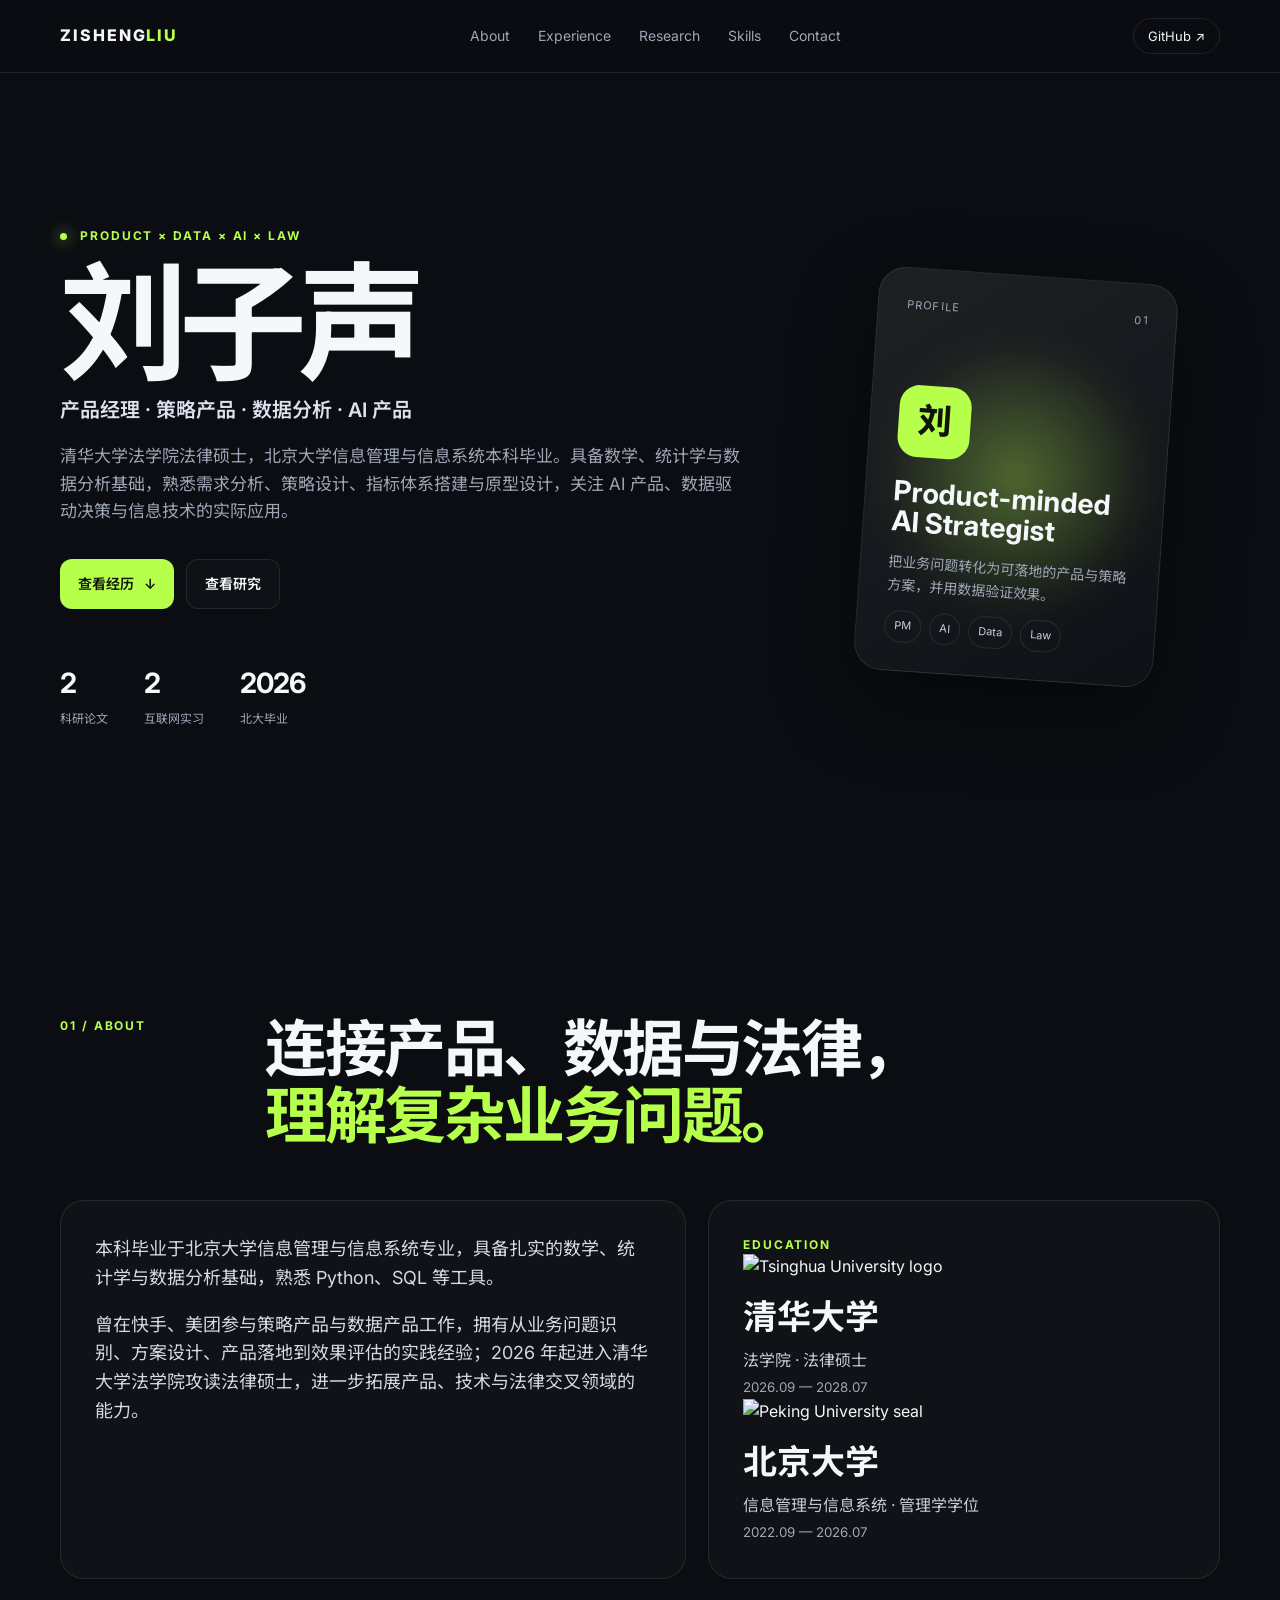
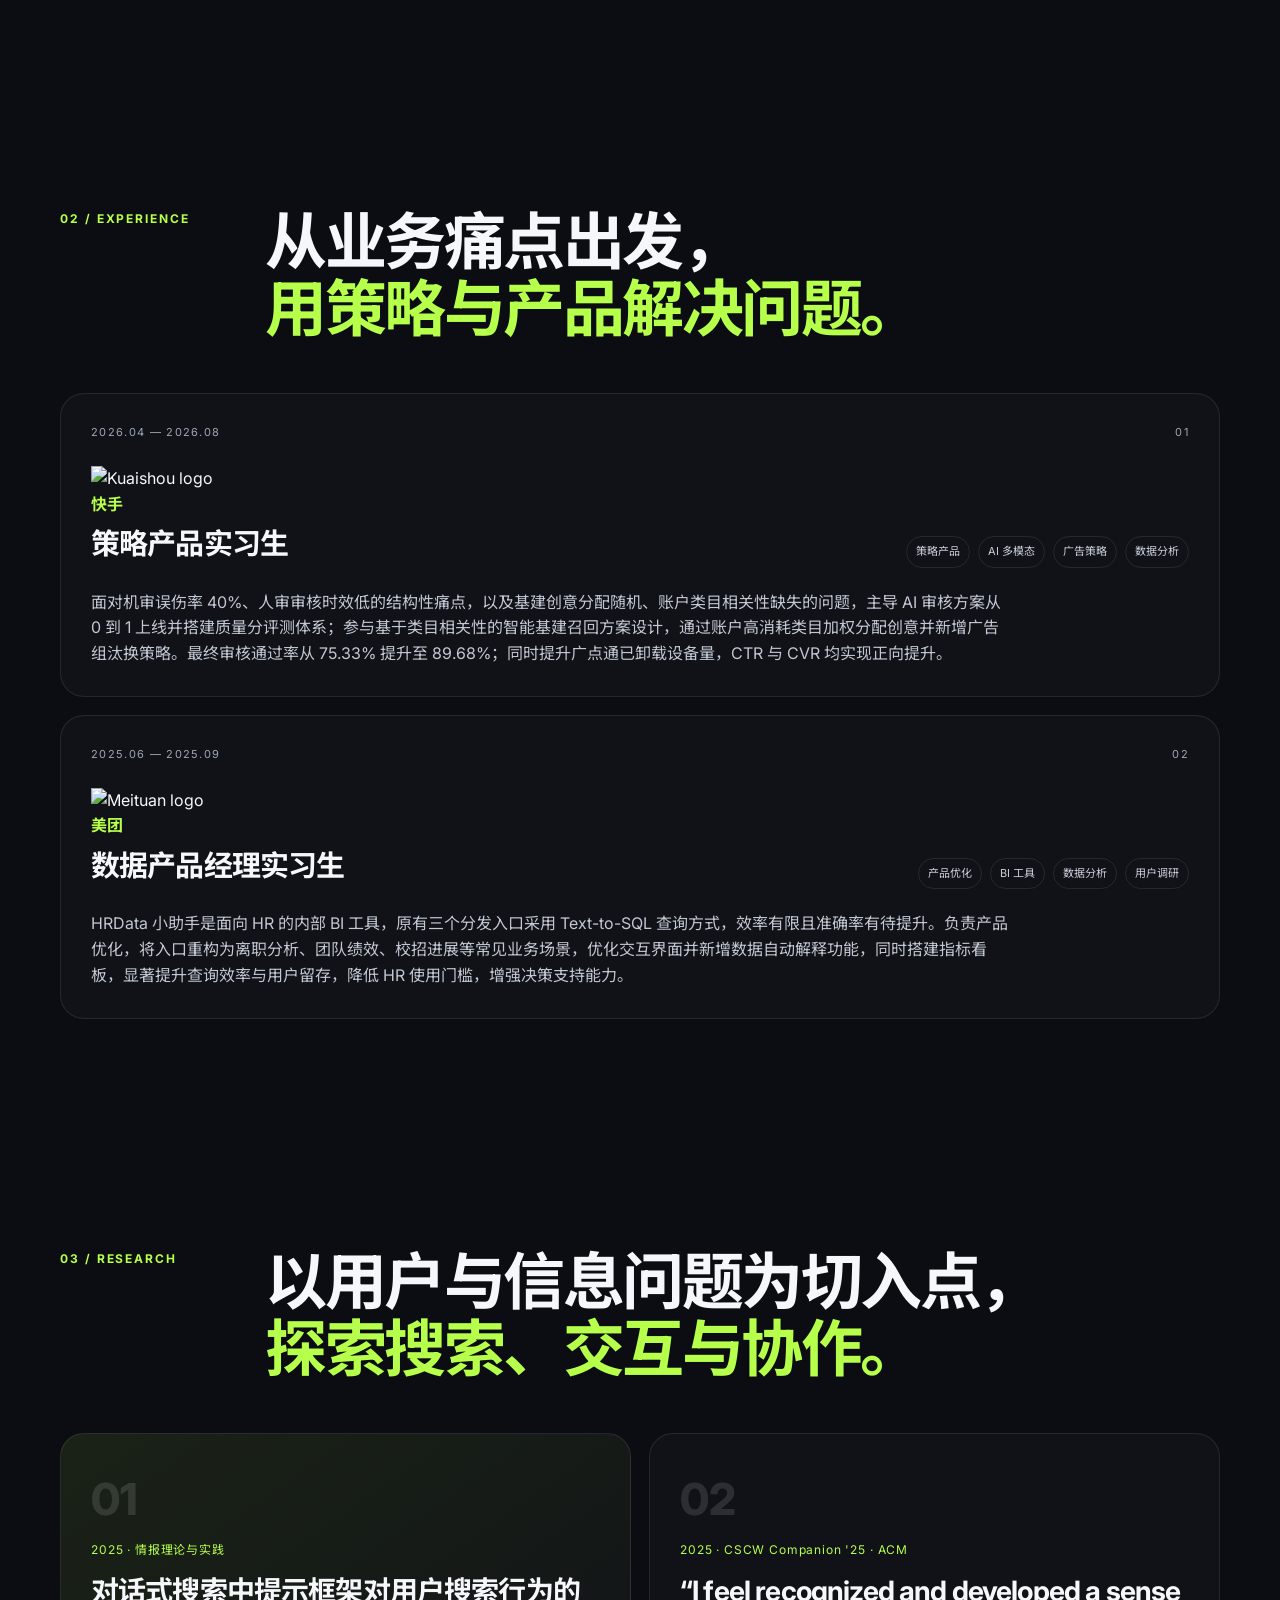
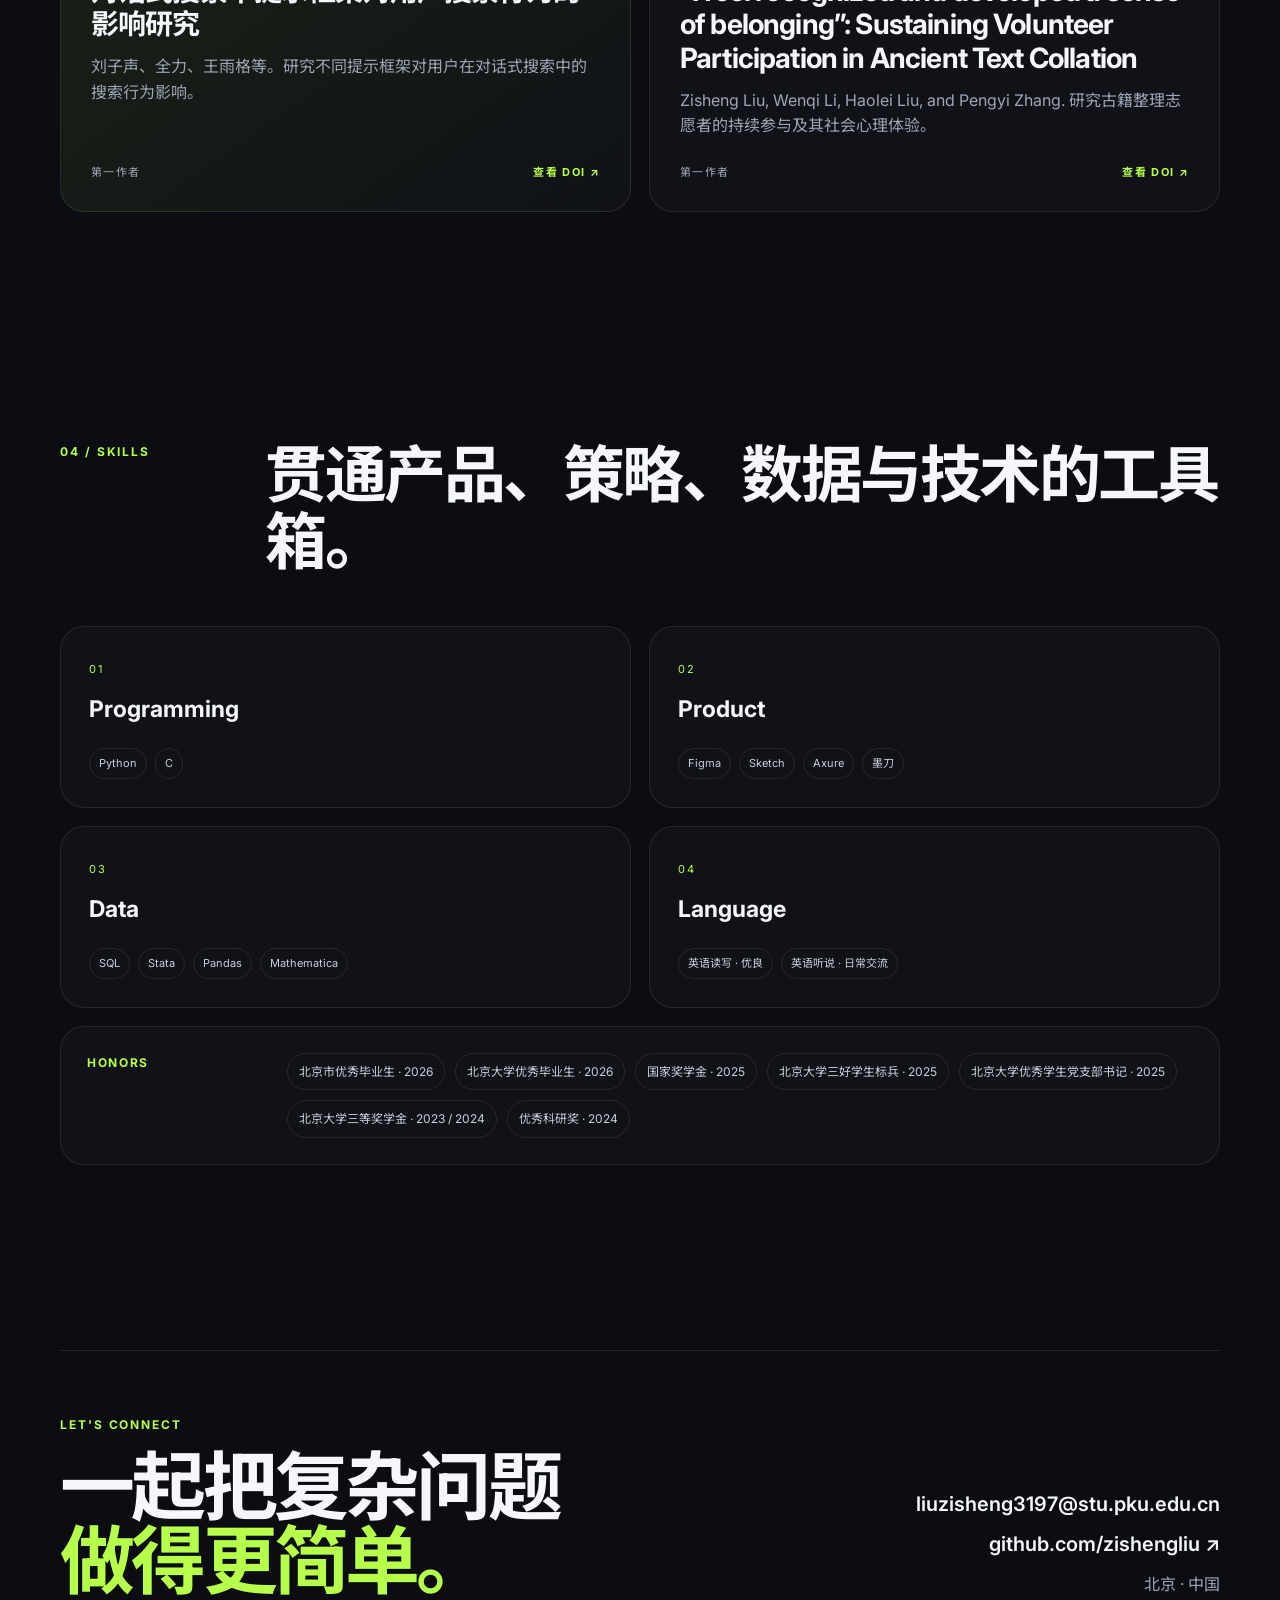
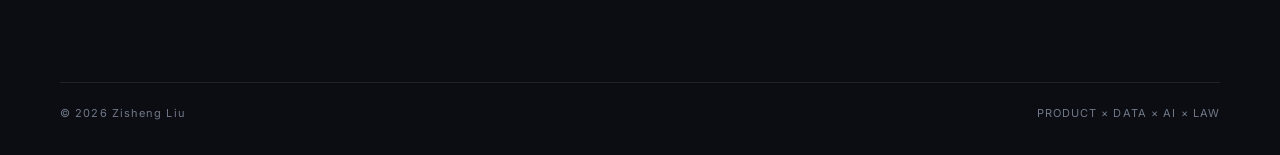
==== index.html @ cfc1bb40 "feat: add bilingual institution names and education/work logos" ====
<!DOCTYPE html>
<html lang="zh-CN">
<head>
<meta charset="UTF-8" />
<meta name="viewport" content="width=device-width, initial-scale=1.0" />
<meta name="description" content="刘子声个人主页｜产品、数据、AI策略与法律研究" />
<meta name="theme-color" content="#0b0d12" />
<title>刘子声 · Product × Data × AI × Law</title>
<link rel="preconnect" href="https://fonts.googleapis.com"><link rel="preconnect" href="https://fonts.gstatic.com" crossorigin>
<link href="https://fonts.googleapis.com/css2?family=Inter:wght@400;500;600;700;800&family=Noto+Sans+SC:wght@400;500;600;700;800&display=swap" rel="stylesheet"><link rel="stylesheet" href="style.css" />
</head>
<body>
<div class="bg-grid"></div>
<header class="nav-wrap"><nav class="nav container"><a class="brand" href="#home">ZISHENG<span>LIU</span></a><div class="nav-links"><a href="#about">About</a><a href="#experience">Experience</a><a href="#research">Research</a><a href="#skills">Skills</a><a href="#contact">Contact</a></div><div class="nav-actions"><a class="nav-cta" href="https://github.com/zishengliu" target="_blank" rel="noreferrer">GitHub ↗</a></div></nav></header>
<main>
<section id="home" class="hero container"><div class="hero-copy reveal"><div class="eyebrow"><span class="dot"></span> PRODUCT × DATA × AI × LAW</div><h1>刘子声</h1><p class="hero-title">产品经理 · 策略产品 · 数据分析 · AI 产品</p><p class="hero-desc">清华大学法学院法律硕士，北京大学信息管理与信息系统本科毕业。具备数学、统计学与数据分析基础，熟悉需求分析、策略设计、指标体系搭建与原型设计，关注 AI 产品、数据驱动决策与信息技术的实际应用。</p><div class="hero-actions"><a class="btn primary" href="#experience">查看经历 <span>↓</span></a><a class="btn ghost" href="#research">查看研究</a></div><div class="quick-stats"><div><strong>2</strong><span>科研论文</span></div><div><strong>2</strong><span>互联网实习</span></div><div><strong>2026</strong><span>北大毕业</span></div></div></div><div class="hero-card reveal delay-1"><div class="orb"></div><div class="profile-card"><div class="card-top"><span>PROFILE</span><span>01</span></div><div class="avatar">刘</div><h3>Product-minded<br>AI Strategist</h3><p>把业务问题转化为可落地的产品与策略方案，并用数据验证效果。</p><div class="card-tags"><span>PM</span><span>AI</span><span>Data</span><span>Law</span></div></div></div></section>
<section id="about" class="section container"><div class="section-head reveal"><span>01 / ABOUT</span><h2>连接产品、数据与法律，<br><em>理解复杂业务问题。</em></h2></div><div class="about-grid"><div class="about-text reveal"><p>本科毕业于北京大学信息管理与信息系统专业，具备扎实的数学、统计学与数据分析基础，熟悉 Python、SQL 等工具。</p><p>曾在快手、美团参与策略产品与数据产品工作，拥有从业务问题识别、方案设计、产品落地到效果评估的实践经验；2026 年起进入清华大学法学院攻读法律硕士，进一步拓展产品、技术与法律交叉领域的能力。</p></div><div class="edu-card reveal delay-1"><span class="label">EDUCATION</span><div class="edu-item"><img src="https://commons.wikimedia.org/wiki/Special:FilePath/Tsinghua%20University%20Logo.svg" alt="Tsinghua University logo"><div><h3 data-zh="清华大学" data-en="Tsinghua University">清华大学</h3><p data-zh="法学院 · 法律硕士" data-en="School of Law · LL.M.">法学院 · 法律硕士</p><small>2026.09 — 2028.07</small></div></div><div class="edu-divider"></div><div class="edu-item"><img src="https://commons.wikimedia.org/wiki/Special:FilePath/Peking%20University%20seal.svg" alt="Peking University seal"><div><h3 data-zh="北京大学" data-en="Peking University">北京大学</h3><p data-zh="信息管理与信息系统 · 管理学学位" data-en="Information Management & Information Systems · B.M.">信息管理与信息系统 · 管理学学位</p><small>2022.09 — 2026.07</small></div></div></div></div></section>
<section id="experience" class="section container"><div class="section-head reveal"><span>02 / EXPERIENCE</span><h2>从业务痛点出发，<br><em>用策略与产品解决问题。</em></h2></div><div class="timeline"><article class="job-card reveal"><div class="job-meta"><span>2026.04 — 2026.08</span><span>01</span></div><div class="job-main"><div><div class="company-line"><img class="company-logo kuaishou-logo" src="https://cdn.simpleicons.org/kuaishou/FF4906" alt="Kuaishou logo"><div><p class="company" data-zh="快手" data-en="Kuaishou">快手</p><h3 data-zh="策略产品实习生" data-en="Strategy Product Intern">策略产品实习生</h3></div></div></div><div class="job-tags"><span>策略产品</span><span>AI 多模态</span><span>广告策略</span><span>数据分析</span></div></div><p class="job-desc">面对机审误伤率 40%、人审审核时效低的结构性痛点，以及基建创意分配随机、账户类目相关性缺失的问题，主导 AI 审核方案从 0 到 1 上线并搭建质量分评测体系；参与基于类目相关性的智能基建召回方案设计，通过账户高消耗类目加权分配创意并新增广告组汰换策略。最终审核通过率从 75.33% 提升至 89.68%；同时提升广点通已卸载设备量，CTR 与 CVR 均实现正向提升。</p></article><article class="job-card reveal delay-1"><div class="job-meta"><span>2025.06 — 2025.09</span><span>02</span></div><div class="job-main"><div><div class="company-line"><img class="company-logo meituan-logo" src="https://p0.meituan.net/smartvenus/519f64f1d51d8470ecad1f9b5fce83591696.png" alt="Meituan logo"><div><p class="company" data-zh="美团" data-en="Meituan">美团</p><h3 data-zh="数据产品经理实习生" data-en="Data Product Manager Intern">数据产品经理实习生</h3></div></div></div><div class="job-tags"><span>产品优化</span><span>BI 工具</span><span>数据分析</span><span>用户调研</span></div></div><p class="job-desc">HRData 小助手是面向 HR 的内部 BI 工具，原有三个分发入口采用 Text-to-SQL 查询方式，效率有限且准确率有待提升。负责产品优化，将入口重构为离职分析、团队绩效、校招进展等常见业务场景，优化交互界面并新增数据自动解释功能，同时搭建指标看板，显著提升查询效率与用户留存，降低 HR 使用门槛，增强决策支持能力。</p></article></div></section>
<section id="research" class="section container"><div class="section-head reveal"><span>03 / RESEARCH</span><h2>以用户与信息问题为切入点，<br><em>探索搜索、交互与协作。</em></h2></div><div class="research-grid"><article class="paper-card featured reveal"><div class="paper-no">01</div><div class="paper-year">2025 · 情报理论与实践</div><h3>对话式搜索中提示框架对用户搜索行为的影响研究</h3><p>刘子声、全力、王雨格等。研究不同提示框架对用户在对话式搜索中的搜索行为影响。</p><div class="paper-foot"><span>第一作者</span><a href="https://doi.org/10.16353/j.cnki.1000-7490.2025.11.005" target="_blank" rel="noopener noreferrer">查看 DOI ↗</a></div></article><article class="paper-card reveal delay-1"><div class="paper-no">02</div><div class="paper-year">2025 · CSCW Companion '25 · ACM</div><h3>“I feel recognized and developed a sense of belonging”: Sustaining Volunteer Participation in Ancient Text Collation</h3><p>Zisheng Liu, Wenqi Li, Haolei Liu, and Pengyi Zhang. 研究古籍整理志愿者的持续参与及其社会心理体验。</p><div class="paper-foot"><span>第一作者</span><a href="https://doi.org/10.1145/3715070.3749254" target="_blank" rel="noopener noreferrer">查看 DOI ↗</a></div></article></div></section>
<section id="skills" class="section container"><div class="section-head reveal"><span>04 / SKILLS</span><h2>贯通产品、策略、数据与技术的工具箱。</h2></div><div class="skills-grid"><div class="skill-block reveal"><span class="skill-index">01</span><h3>Programming</h3><div class="skill-list"><span>Python</span><span>C</span></div></div><div class="skill-block reveal delay-1"><span class="skill-index">02</span><h3>Product</h3><div class="skill-list"><span>Figma</span><span>Sketch</span><span>Axure</span><span>墨刀</span></div></div><div class="skill-block reveal"><span class="skill-index">03</span><h3>Data</h3><div class="skill-list"><span>SQL</span><span>Stata</span><span>Pandas</span><span>Mathematica</span></div></div><div class="skill-block reveal delay-1"><span class="skill-index">04</span><h3>Language</h3><div class="skill-list"><span>英语读写 · 优良</span><span>英语听说 · 日常交流</span></div></div></div><div class="awards reveal"><div class="award-label">HONORS</div><div class="award-list"><span>北京市优秀毕业生 · 2026</span><span>北京大学优秀毕业生 · 2026</span><span>国家奖学金 · 2025</span><span>北京大学三好学生标兵 · 2025</span><span>北京大学优秀学生党支部书记 · 2025</span><span>北京大学三等奖学金 · 2023 / 2024</span><span>优秀科研奖 · 2024</span></div></div></section>
<section id="contact" class="contact container reveal"><div><span class="contact-kicker">LET'S CONNECT</span><h2>一起把复杂问题<br><em>做得更简单。</em></h2></div><div class="contact-right"><a href="mailto:liuzisheng3197@stu.pku.edu.cn">liuzisheng3197@stu.pku.edu.cn</a><a href="https://github.com/zishengliu" target="_blank" rel="noreferrer">github.com/zishengliu ↗</a><p>北京 · 中国</p></div></section>
</main><footer class="footer container"><span>© 2026 Zisheng Liu</span><span>PRODUCT × DATA × AI × LAW</span></footer><script src="script.js"></script>
</body></html>
---- style.css ----
:root{--bg:#0b0d12;--panel:#11141b;--panel2:#171b24;--text:#f5f7fb;--muted:#9ea6b6;--line:rgba(255,255,255,.09);--accent:#b6ff4a;--max:1160px}*{box-sizing:border-box}html{scroll-behavior:smooth}body{margin:0;background:var(--bg);color:var(--text);font-family:Inter,'Noto Sans SC',sans-serif;line-height:1.6}.bg-grid{position:fixed;inset:0;pointer-events:none;opacity:.28;background-image:linear-gradient(rgba(255,255,255,.035) 1px,transparent 1px),linear-gradient(90deg,rgba(255,255,255,.035) 1px,transparent 1px);background-size:48px 48px;mask-image:linear-gradient(to bottom,black,transparent 85%)}a{color:inherit;text-decoration:none}.container{width:min(calc(100% - 48px),var(--max));margin:auto}.nav-wrap{position:sticky;top:0;z-index:10;background:rgba(11,13,18,.75);backdrop-filter:blur(18px);border-bottom:1px solid var(--line)}.nav{height:72px;display:flex;align-items:center;justify-content:space-between}.brand{font-weight:800;letter-spacing:.12em}.brand span{color:var(--accent)}.nav-links{display:flex;gap:28px;color:var(--muted);font-size:14px}.nav-links a:hover,.contact-right a:hover{color:var(--accent)}.nav-cta{border:1px solid var(--line);padding:9px 14px;border-radius:999px;font-size:13px}.hero{min-height:calc(100vh - 72px);display:grid;grid-template-columns:1.25fr .75fr;gap:70px;align-items:center;padding-top:70px;padding-bottom:90px}.eyebrow,.section-head>span,.contact-kicker,.label{font-size:12px;letter-spacing:.16em;color:var(--accent);font-weight:700}.dot{display:inline-block;width:7px;height:7px;border-radius:50%;background:var(--accent);box-shadow:0 0 15px var(--accent);margin-right:8px}.hero h1{font-size:clamp(64px,10vw,136px);letter-spacing:-.07em;line-height:.95;margin:18px 0 10px}.hero-title{font-size:20px;font-weight:600;color:#dce2ed;margin:0 0 16px}.hero-desc{max-width:680px;color:var(--muted);font-size:17px}.hero-actions{display:flex;gap:12px;margin:34px 0}.btn{display:inline-flex;align-items:center;gap:10px;padding:13px 18px;border-radius:12px;font-weight:600;font-size:14px}.btn.primary{background:var(--accent);color:#10130a}.btn.ghost{border:1px solid var(--line);background:rgba(255,255,255,.02)}.quick-stats{display:flex;gap:36px;margin-top:52px}.quick-stats strong{display:block;font-size:28px;letter-spacing:-.04em}.quick-stats span{display:block;color:var(--muted);font-size:12px;margin-top:3px}.hero-card{position:relative;display:grid;place-items:center;min-height:480px}.orb{position:absolute;width:320px;height:320px;border-radius:50%;background:radial-gradient(circle,rgba(182,255,74,.34),rgba(182,255,74,.03) 56%,transparent 70%);filter:blur(8px)}.profile-card{position:relative;width:300px;padding:28px;border:1px solid var(--line);background:linear-gradient(145deg,rgba(255,255,255,.08),rgba(255,255,255,.02));border-radius:28px;box-shadow:0 30px 80px rgba(0,0,0,.45);transform:rotate(4deg)}.card-top,.job-meta,.paper-foot{display:flex;justify-content:space-between;align-items:center;color:var(--muted);font-size:11px;letter-spacing:.12em}.avatar{width:72px;height:72px;border-radius:20px;display:grid;place-items:center;background:var(--accent);color:#10130a;font-size:34px;font-weight:800;margin:70px 0 20px}.profile-card h3{font-size:28px;line-height:1.1;margin:0}.profile-card p{color:var(--muted);font-size:14px}.card-tags,.job-tags,.skill-list{display:flex;flex-wrap:wrap;gap:8px}.card-tags span,.job-tags span,.skill-list span{padding:6px 9px;border:1px solid var(--line);border-radius:999px;color:#c8cfdb;font-size:11px}.section{padding:115px 0}.section-head{display:grid;grid-template-columns:170px 1fr;gap:35px;align-items:start;margin-bottom:50px}.section-head h2{font-size:clamp(34px,5vw,62px);line-height:1.08;letter-spacing:-.04em;margin:0}.section-head h2 em,.contact h2 em{color:var(--accent);font-style:normal}.about-grid{display:grid;grid-template-columns:1.1fr .9fr;gap:22px}.about-text,.edu-card,.job-card,.paper-card,.skill-block,.awards{border:1px solid var(--line);background:rgba(255,255,255,.025);border-radius:24px}.about-text{padding:34px;font-size:18px;color:#d4d9e3}.about-text p{margin:0 0 18px}.about-text p:last-child{margin:0}.edu-card{padding:34px;display:flex;flex-direction:column;justify-content:center;min-height:250px}.edu-card h3{font-size:34px;margin:10px 0 4px}.edu-card p{margin:0;color:#c7ccd7}.edu-card small{color:var(--muted);margin-top:26px}.timeline{display:grid;gap:18px}.job-card{padding:30px}.job-meta{margin-bottom:24px}.job-main{display:flex;justify-content:space-between;gap:24px;align-items:end}.company{color:var(--accent);font-weight:700;margin:0 0 4px}.job-card h3{font-size:29px;margin:0;letter-spacing:-.03em}.job-tags{justify-content:flex-end}.job-desc{color:#c1c7d3;max-width:920px;margin:22px 0 0}.research-grid{display:grid;grid-template-columns:1fr 1fr;gap:18px}.paper-card{padding:30px;min-height:340px;display:flex;flex-direction:column}.paper-card.featured{background:linear-gradient(145deg,rgba(182,255,74,.09),rgba(255,255,255,.025))}.paper-no{font-size:44px;font-weight:800;color:rgba(255,255,255,.12)}.paper-year{font-size:12px;color:var(--accent);letter-spacing:.07em;margin-top:5px}.paper-card h3{font-size:28px;line-height:1.2;margin:16px 0 12px;letter-spacing:-.03em}.paper-card p{color:var(--muted);margin:0}.paper-foot{margin-top:auto;padding-top:25px}.paper-foot a{color:var(--accent);font-weight:700}.skills-grid{display:grid;grid-template-columns:1fr 1fr;gap:18px}.skill-block{padding:28px}.skill-index{color:var(--accent);font-size:11px;letter-spacing:.15em}.skill-block h3{font-size:23px;margin:10px 0 20px}.awards{margin-top:18px;padding:26px;display:grid;grid-template-columns:170px 1fr;gap:30px}.award-label{color:var(--accent);font-size:12px;font-weight:700;letter-spacing:.14em}.award-list{display:flex;gap:10px;flex-wrap:wrap}.award-list span{border:1px solid var(--line);border-radius:999px;padding:8px 11px;color:#c8cfda;font-size:12px}.contact{margin-top:70px;padding:60px 0 85px;border-top:1px solid var(--line);display:flex;justify-content:space-between;gap:40px}.contact h2{font-size:clamp(42px,6vw,75px);line-height:.98;letter-spacing:-.05em;margin:14px 0 0}.contact-right{display:flex;flex-direction:column;align-items:flex-end;justify-content:flex-end;gap:8px}.contact-right a{font-size:20px;font-weight:600}.contact-right p{margin:4px 0 0;color:var(--muted)}.footer{padding:22px 0 32px;border-top:1px solid var(--line);display:flex;justify-content:space-between;color:#707888;font-size:11px;letter-spacing:.1em}.reveal{opacity:0;transform:translateY(18px);transition:opacity .7s ease,transform .7s ease}.reveal.show{opacity:1;transform:none}.delay-1{transition-delay:.12s}@media(max-width:860px){.nav-links{display:none}.hero{grid-template-columns:1fr;gap:20px;padding-top:55px}.hero-card{min-height:380px}.hero h1{font-size:78px}.section-head{grid-template-columns:1fr;gap:14px}.about-grid,.research-grid,.skills-grid{grid-template-columns:1fr}.job-main{flex-direction:column;align-items:flex-start}.job-tags{justify-content:flex-start}.awards{grid-template-columns:1fr}.contact{flex-direction:column}.contact-right{align-items:flex-start}.container{width:min(calc(100% - 32px),var(--max))}}@media(max-width:520px){.nav{height:62px}.hero{min-height:auto}.hero h1{font-size:64px}.hero-title{font-size:17px}.hero-desc{font-size:15px}.quick-stats{gap:22px}.quick-stats strong{font-size:23px}.profile-card{width:270px}.job-card,.paper-card,.skill-block,.about-text,.edu-card{padding:22px}.job-card h3,.paper-card h3{font-size:23px}.contact-right a{font-size:16px}.footer{flex-direction:column;gap:8px}}
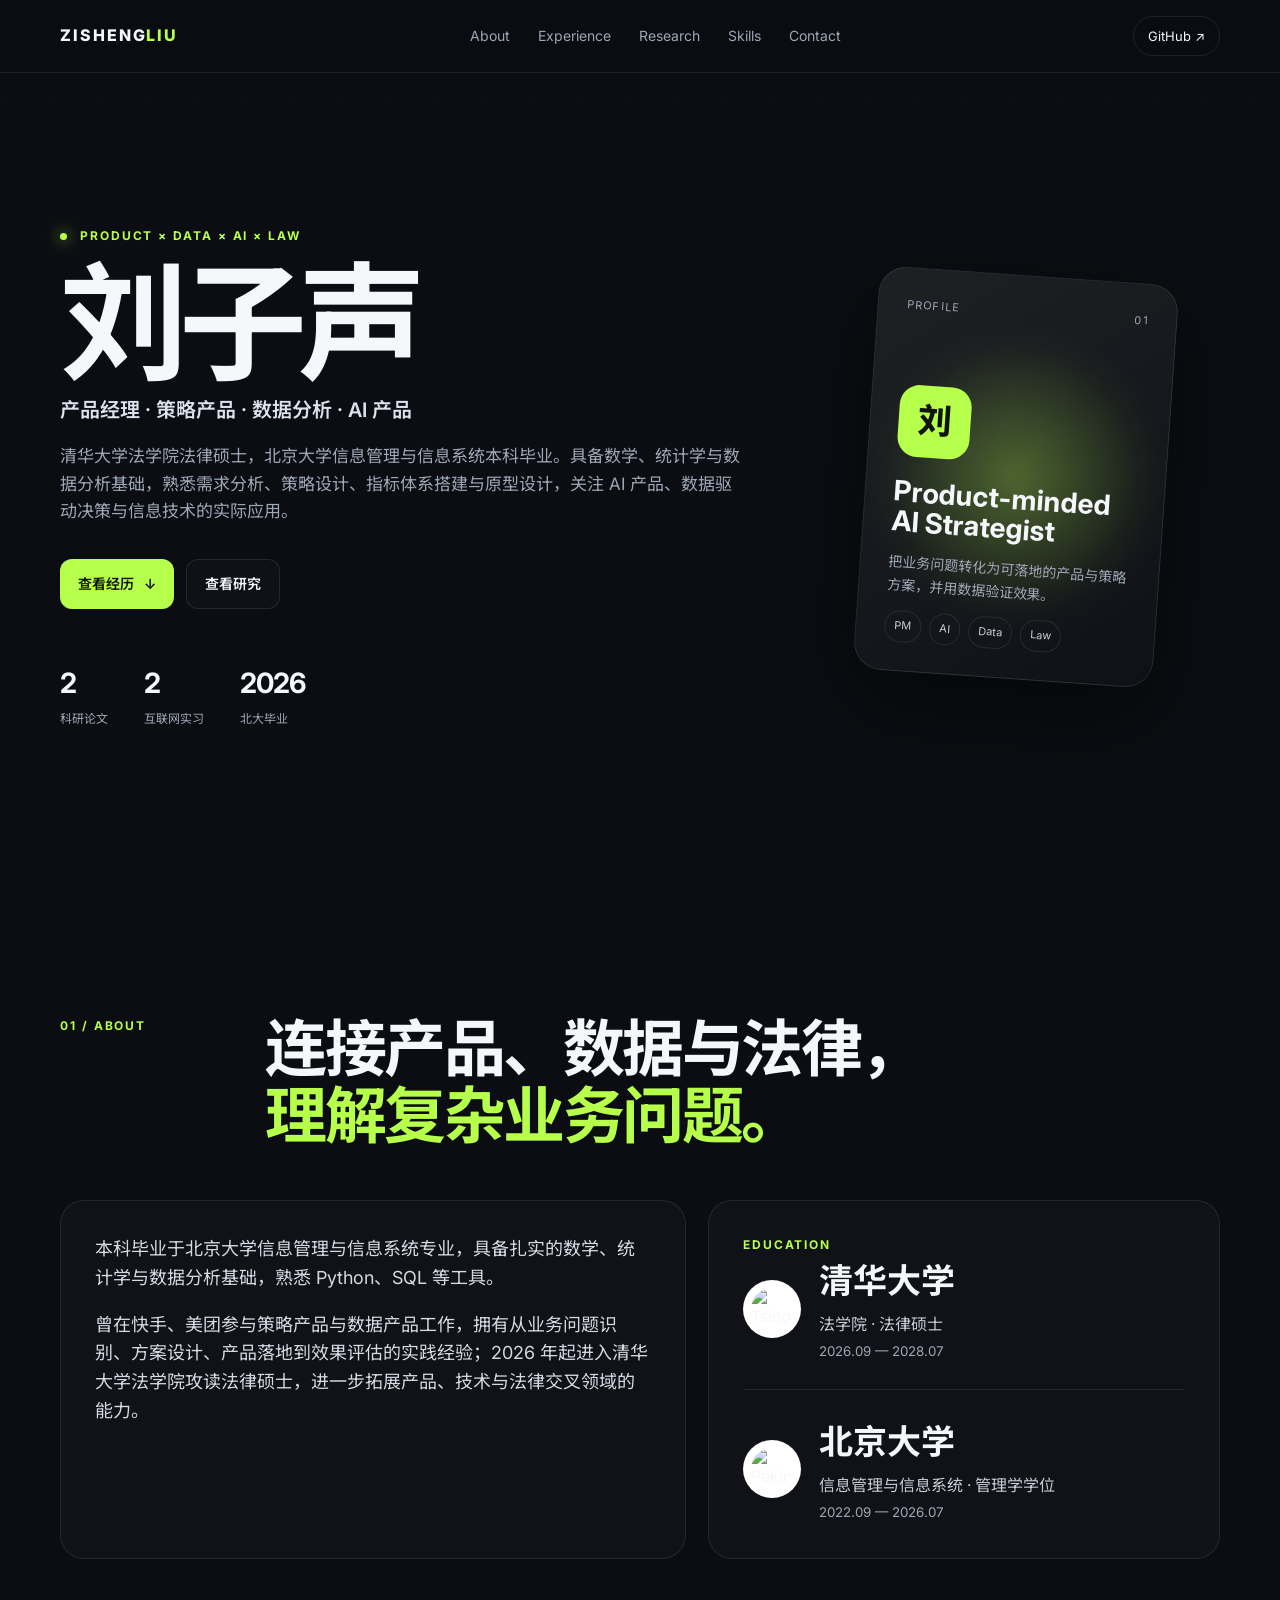
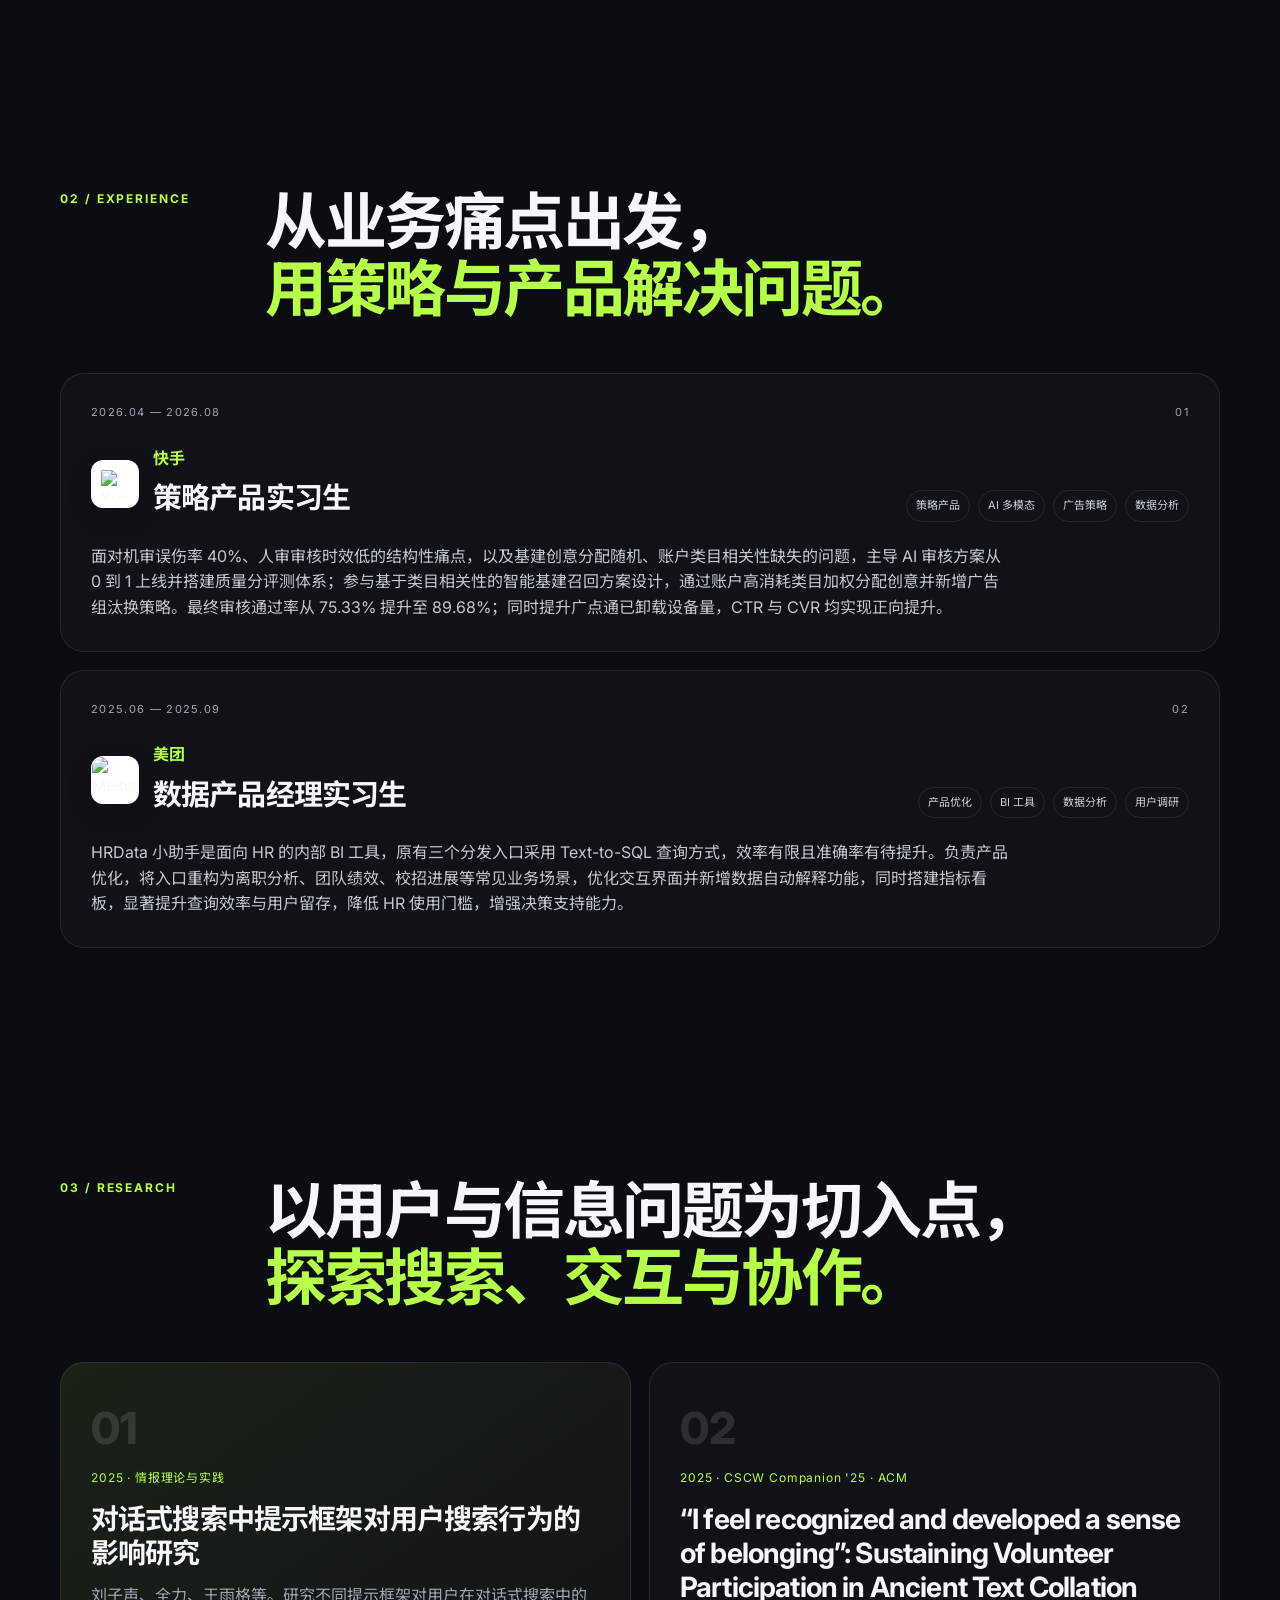
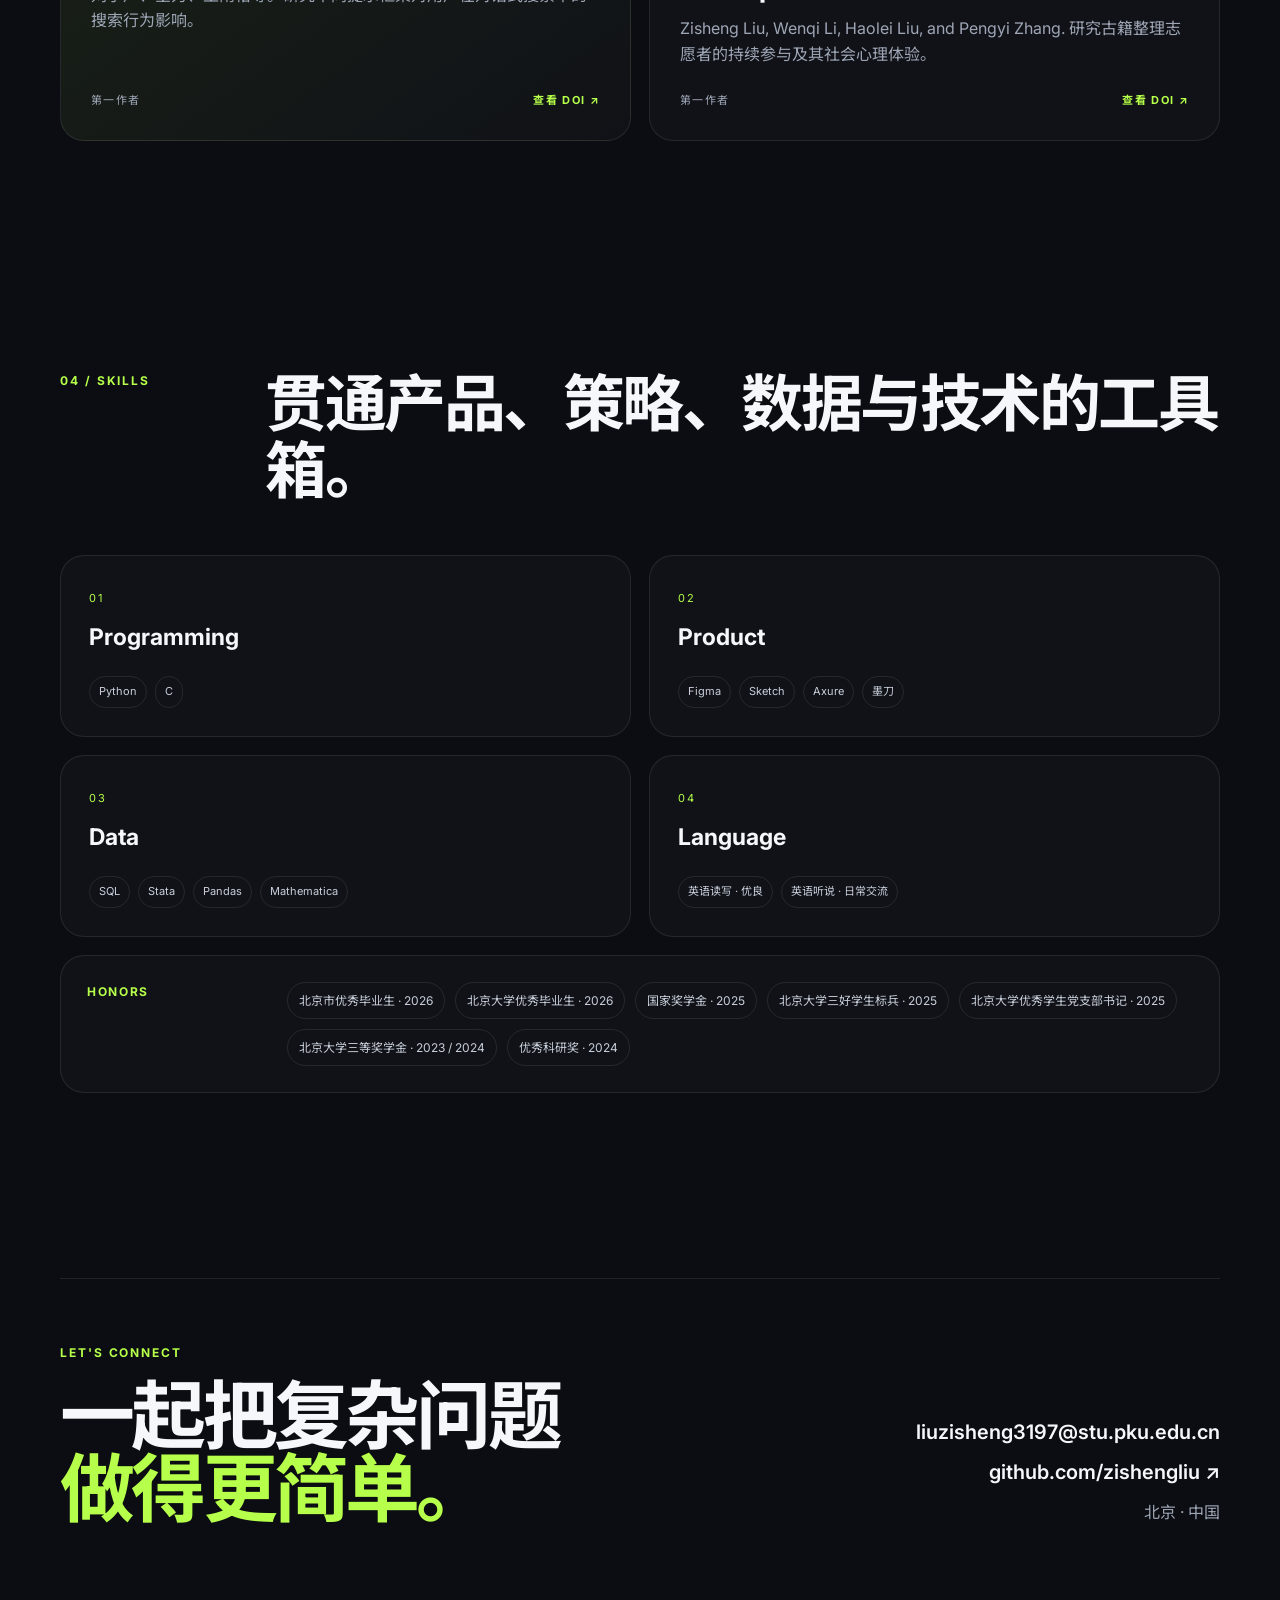
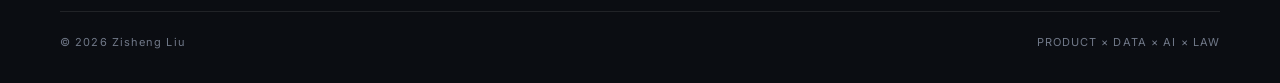
==== commit 58e12c23: "feat: improve bilingual institution names and add university/company branding" ====
--- a/index.html
+++ b/index.html
@@ -1,13 +1,15 @@
 <!DOCTYPE html>
 <html lang="zh-CN">
 <head>
-<meta charset="UTF-8" />
-<meta name="viewport" content="width=device-width, initial-scale=1.0" />
-<meta name="description" content="刘子声个人主页｜产品、数据、AI策略与法律研究" />
-<meta name="theme-color" content="#0b0d12" />
+<meta charset="UTF-8" /><meta name="viewport" content="width=device-width, initial-scale=1.0" />
+<meta name="description" content="刘子声个人主页｜产品、数据、AI策略与法律研究" /><meta name="theme-color" content="#0b0d12" />
 <title>刘子声 · Product × Data × AI × Law</title>
 <link rel="preconnect" href="https://fonts.googleapis.com"><link rel="preconnect" href="https://fonts.gstatic.com" crossorigin>
 <link href="https://fonts.googleapis.com/css2?family=Inter:wght@400;500;600;700;800&family=Noto+Sans+SC:wght@400;500;600;700;800&display=swap" rel="stylesheet"><link rel="stylesheet" href="style.css" />
+<style>
+.nav-actions{display:flex;align-items:center;gap:8px}.company-line{display:flex;align-items:center;gap:14px}.company-logo{width:48px;height:48px;object-fit:contain;border-radius:12px;background:#fff;padding:7px;border:1px solid var(--line);box-shadow:0 8px 24px rgba(0,0,0,.18)}.kuaishou-logo{padding:9px}.meituan-logo{padding:0}.edu-item{display:flex;align-items:center;gap:18px}.edu-item img{width:58px;height:58px;object-fit:contain;flex:none;border-radius:50%;background:#fff;padding:7px;border:1px solid var(--line)}.edu-item h3{margin:0 0 4px}.edu-item p{margin:0}.edu-divider{height:1px;background:var(--line);margin:25px 0}.theme-light .company-logo,.theme-light .edu-item img{background:#fff}.theme-light .company-logo{box-shadow:0 8px 24px rgba(17,24,39,.10)}
+@media(max-width:520px){.company-line{gap:10px}.company-logo{width:42px;height:42px}.edu-item img{width:50px;height:50px}}
+</style>
 </head>
 <body>
 <div class="bg-grid"></div>
@@ -20,4 +22,16 @@
 <section id="skills" class="section container"><div class="section-head reveal"><span>04 / SKILLS</span><h2>贯通产品、策略、数据与技术的工具箱。</h2></div><div class="skills-grid"><div class="skill-block reveal"><span class="skill-index">01</span><h3>Programming</h3><div class="skill-list"><span>Python</span><span>C</span></div></div><div class="skill-block reveal delay-1"><span class="skill-index">02</span><h3>Product</h3><div class="skill-list"><span>Figma</span><span>Sketch</span><span>Axure</span><span>墨刀</span></div></div><div class="skill-block reveal"><span class="skill-index">03</span><h3>Data</h3><div class="skill-list"><span>SQL</span><span>Stata</span><span>Pandas</span><span>Mathematica</span></div></div><div class="skill-block reveal delay-1"><span class="skill-index">04</span><h3>Language</h3><div class="skill-list"><span>英语读写 · 优良</span><span>英语听说 · 日常交流</span></div></div></div><div class="awards reveal"><div class="award-label">HONORS</div><div class="award-list"><span>北京市优秀毕业生 · 2026</span><span>北京大学优秀毕业生 · 2026</span><span>国家奖学金 · 2025</span><span>北京大学三好学生标兵 · 2025</span><span>北京大学优秀学生党支部书记 · 2025</span><span>北京大学三等奖学金 · 2023 / 2024</span><span>优秀科研奖 · 2024</span></div></div></section>
 <section id="contact" class="contact container reveal"><div><span class="contact-kicker">LET'S CONNECT</span><h2>一起把复杂问题<br><em>做得更简单。</em></h2></div><div class="contact-right"><a href="mailto:liuzisheng3197@stu.pku.edu.cn">liuzisheng3197@stu.pku.edu.cn</a><a href="https://github.com/zishengliu" target="_blank" rel="noreferrer">github.com/zishengliu ↗</a><p>北京 · 中国</p></div></section>
 </main><footer class="footer container"><span>© 2026 Zisheng Liu</span><span>PRODUCT × DATA × AI × LAW</span></footer><script src="script.js"></script>
+<script>
+(function(){
+  function syncBrandLanguage(){
+    const lang=localStorage.getItem('portfolio-lang')||'zh';
+    document.querySelectorAll('[data-zh][data-en]').forEach(el=>el.textContent=lang==='zh'?el.dataset.zh:el.dataset.en);
+    const labels=document.querySelectorAll('.company');
+    labels.forEach(el=>{if(el.dataset.zh)el.textContent=lang==='zh'?el.dataset.zh:el.dataset.en});
+  }
+  syncBrandLanguage();
+  document.addEventListener('click',function(e){if(e.target.closest('#langToggle'))setTimeout(syncBrandLanguage,20);});
+})();
+</script>
 </body></html>
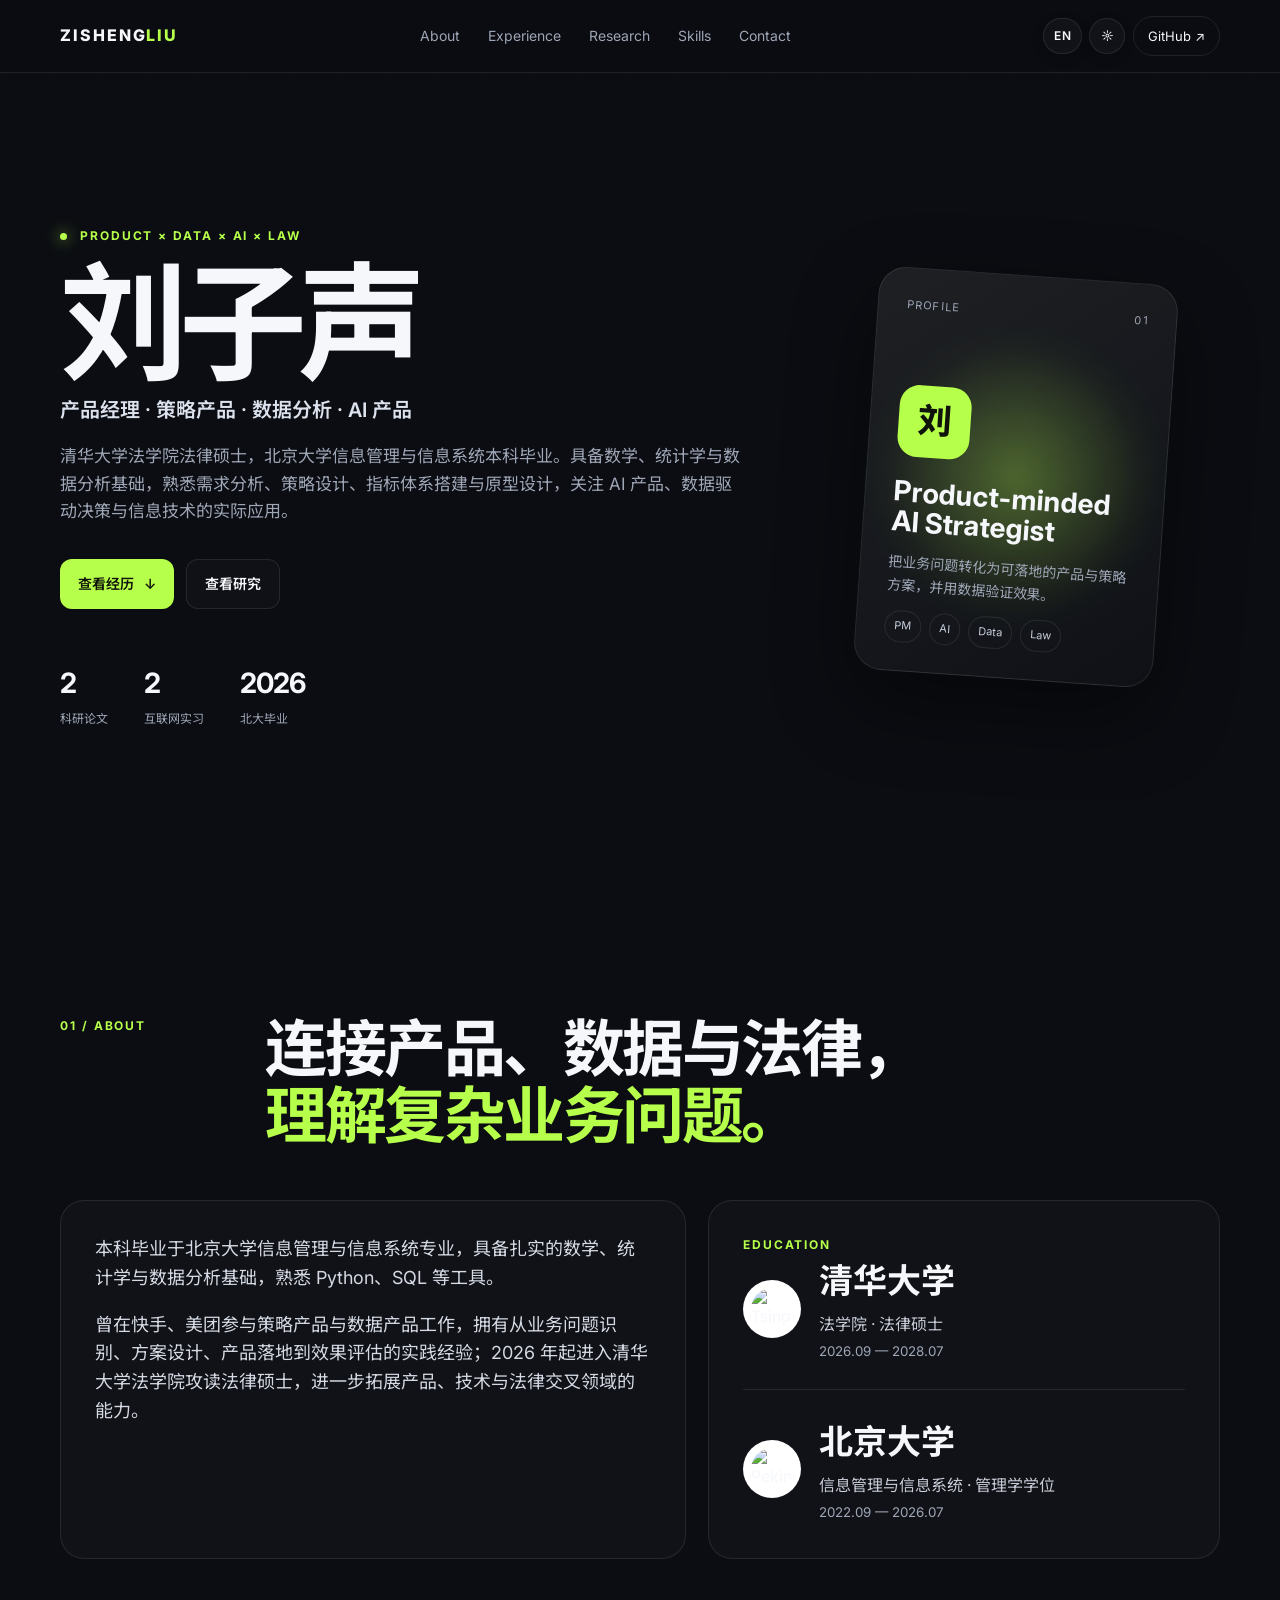
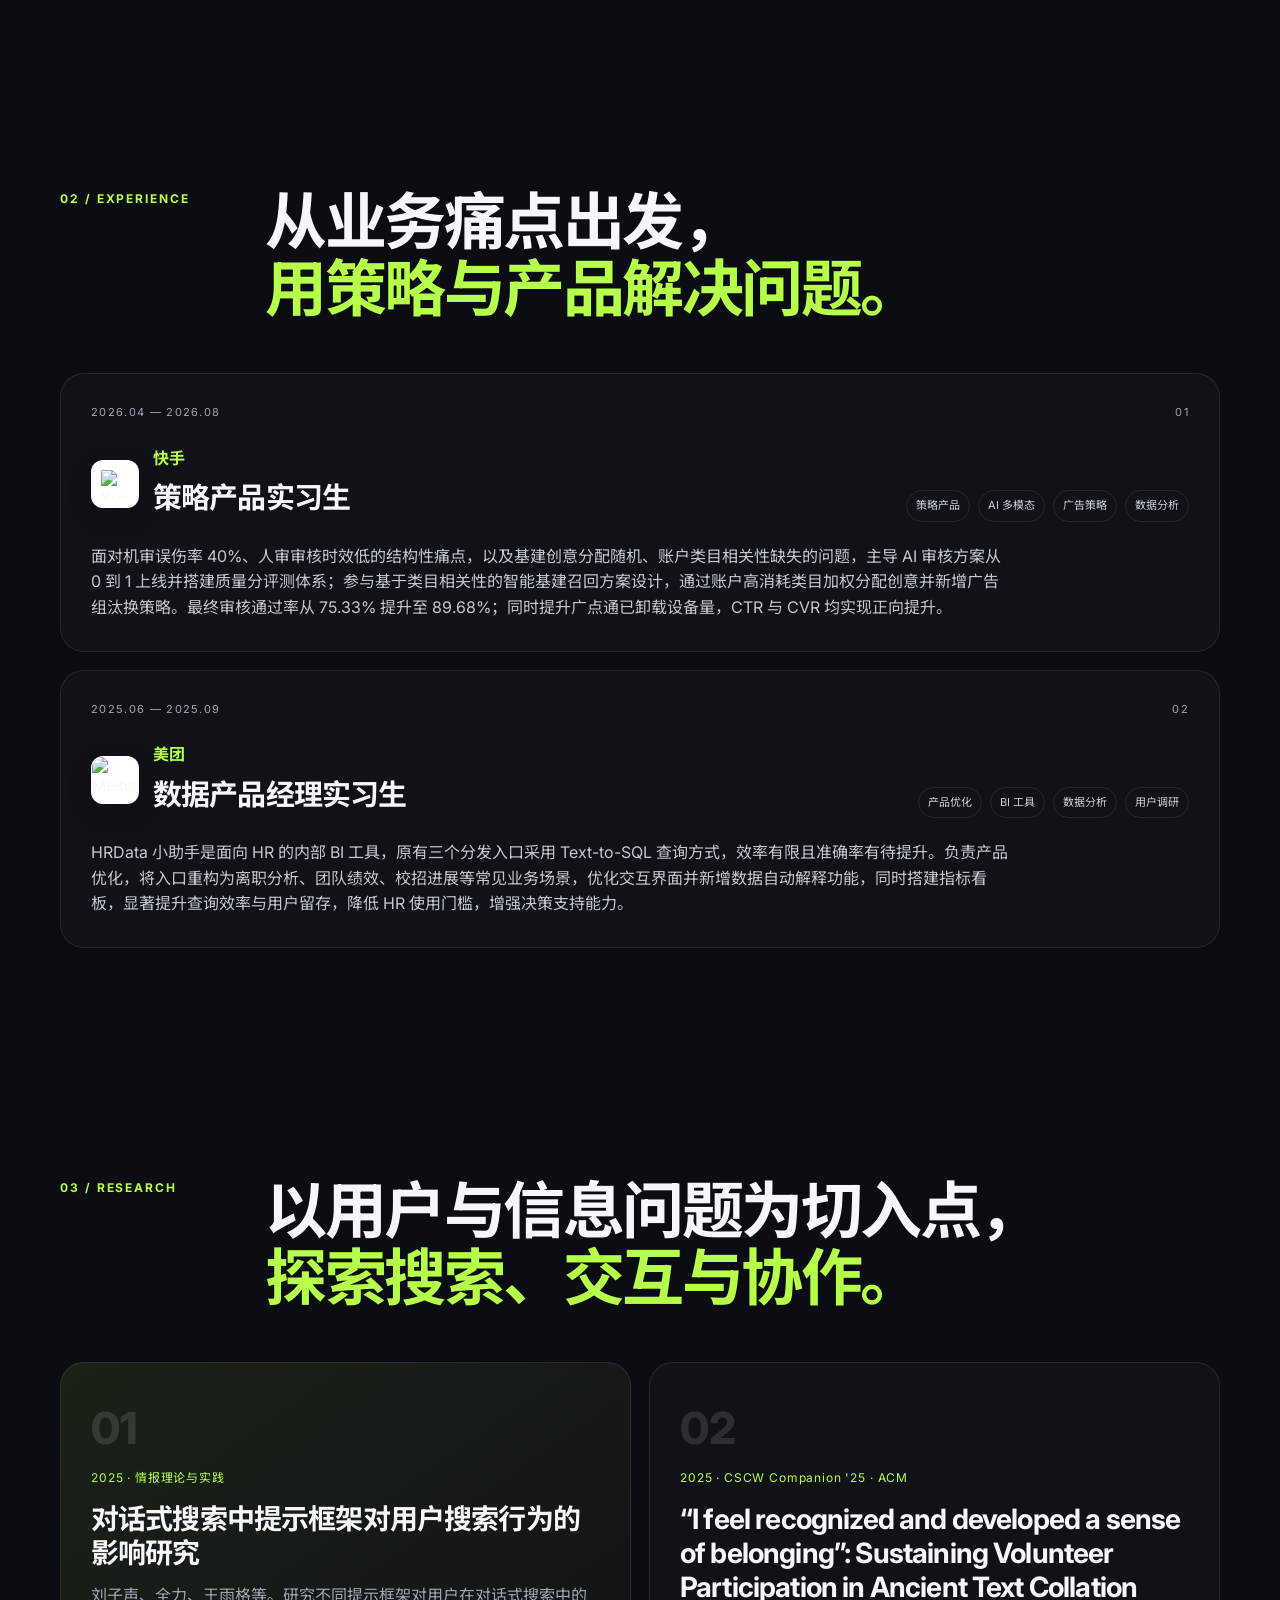
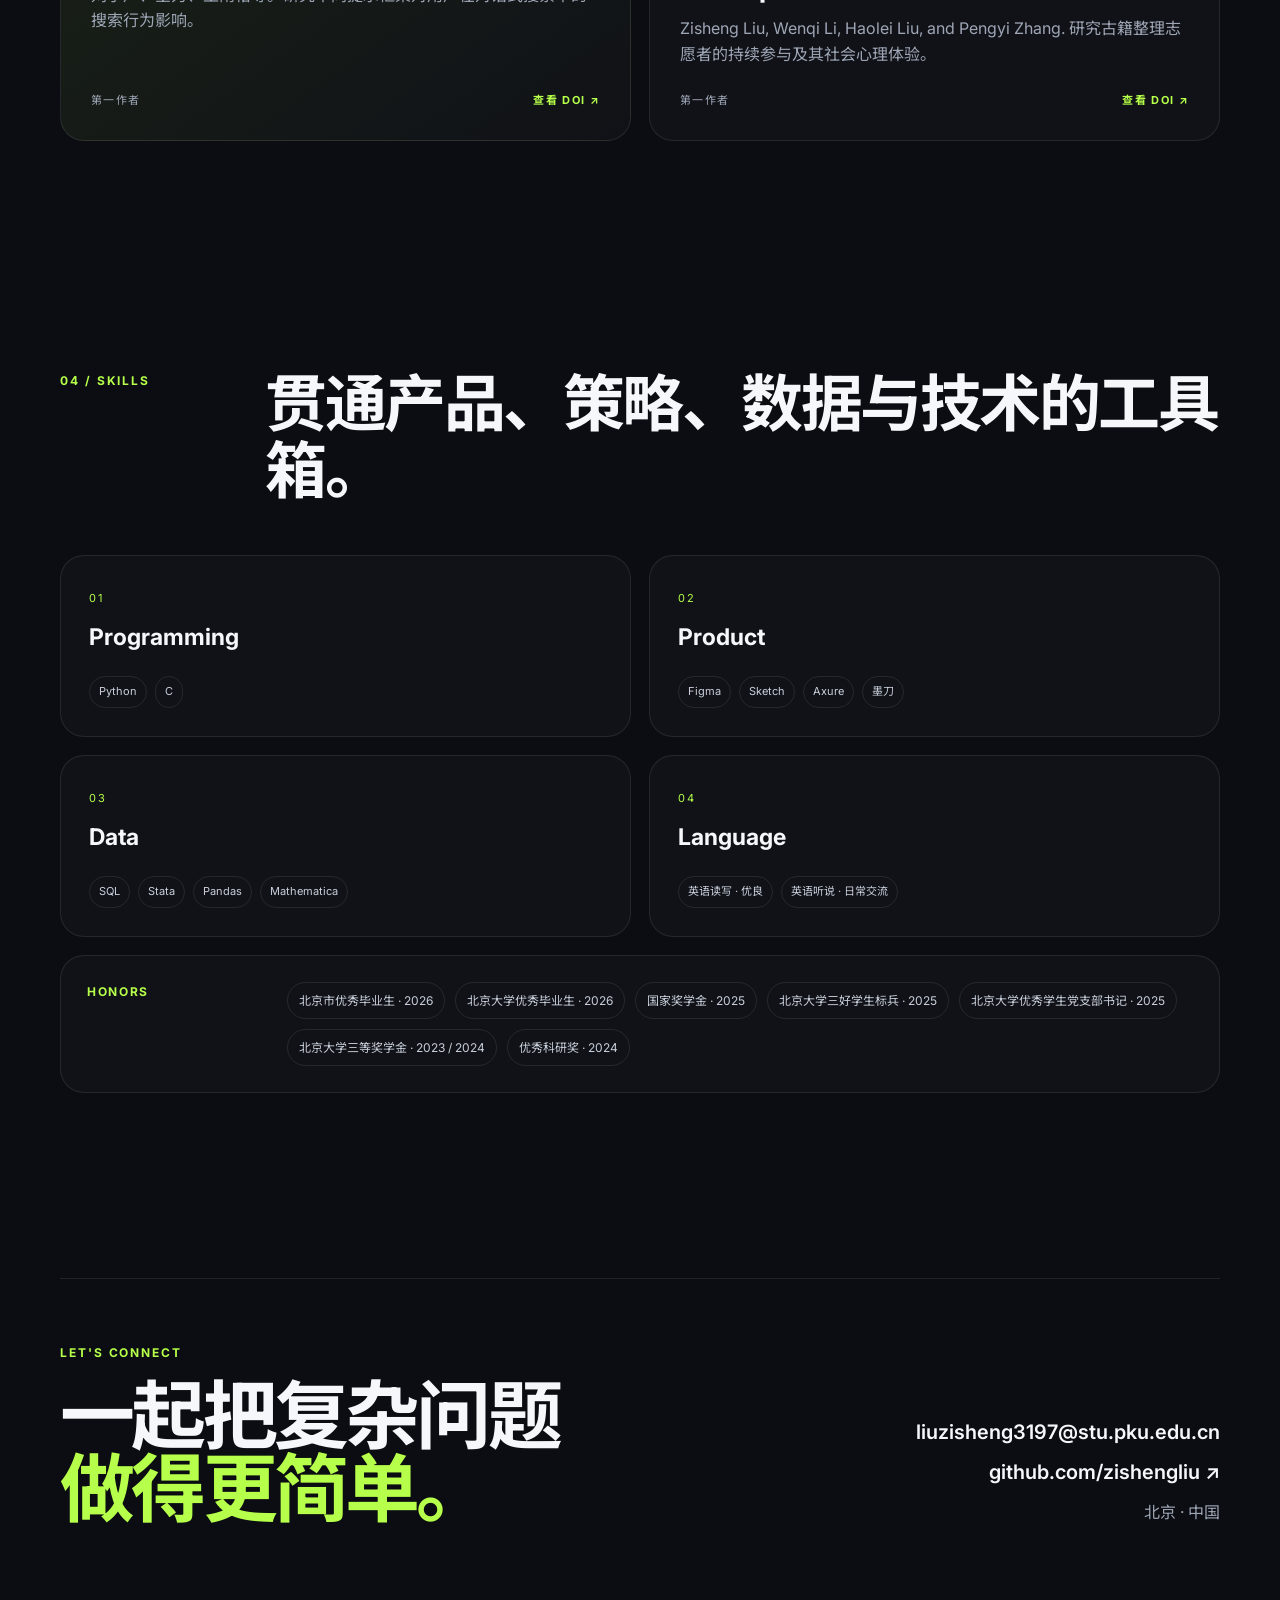
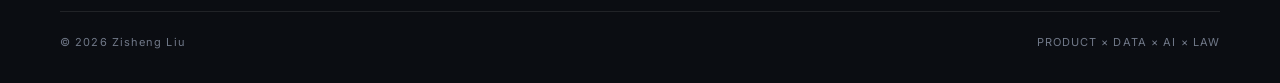
==== commit b280a2d1: "fix: restore visible language and theme controls" ====
--- a/index.html
+++ b/index.html
@@ -8,12 +8,13 @@
 <link href="https://fonts.googleapis.com/css2?family=Inter:wght@400;500;600;700;800&family=Noto+Sans+SC:wght@400;500;600;700;800&display=swap" rel="stylesheet"><link rel="stylesheet" href="style.css" />
 <style>
 .nav-actions{display:flex;align-items:center;gap:8px}.company-line{display:flex;align-items:center;gap:14px}.company-logo{width:48px;height:48px;object-fit:contain;border-radius:12px;background:#fff;padding:7px;border:1px solid var(--line);box-shadow:0 8px 24px rgba(0,0,0,.18)}.kuaishou-logo{padding:9px}.meituan-logo{padding:0}.edu-item{display:flex;align-items:center;gap:18px}.edu-item img{width:58px;height:58px;object-fit:contain;flex:none;border-radius:50%;background:#fff;padding:7px;border:1px solid var(--line)}.edu-item h3{margin:0 0 4px}.edu-item p{margin:0}.edu-divider{height:1px;background:var(--line);margin:25px 0}.theme-light .company-logo,.theme-light .edu-item img{background:#fff}.theme-light .company-logo{box-shadow:0 8px 24px rgba(17,24,39,.10)}
-@media(max-width:520px){.company-line{gap:10px}.company-logo{width:42px;height:42px}.edu-item img{width:50px;height:50px}}
+.site-controls{display:flex;align-items:center;gap:7px;margin-left:2px;z-index:20}.site-control{appearance:none;border:1px solid var(--line);background:var(--panel,#141820);color:var(--text);height:36px;min-width:40px;padding:0 11px;border-radius:999px;cursor:pointer;font:700 12px Inter,'Noto Sans SC',sans-serif;line-height:34px;text-align:center;display:inline-flex;align-items:center;justify-content:center;box-shadow:0 4px 14px rgba(0,0,0,.12);transition:.2s}.site-control:hover{border-color:var(--accent);color:var(--accent);transform:translateY(-1px)}.theme-light .site-control{background:#fff}.theme-light .company-logo,.theme-light .edu-item img{background:#fff}
+@media(max-width:860px){.nav-links{display:none}.site-controls{margin-left:auto}.site-control{height:34px;min-width:38px;padding:0 9px}}@media(max-width:520px){.nav-cta{display:none}.site-control{height:33px;min-width:36px;padding:0 8px}}
 </style>
 </head>
 <body>
 <div class="bg-grid"></div>
-<header class="nav-wrap"><nav class="nav container"><a class="brand" href="#home">ZISHENG<span>LIU</span></a><div class="nav-links"><a href="#about">About</a><a href="#experience">Experience</a><a href="#research">Research</a><a href="#skills">Skills</a><a href="#contact">Contact</a></div><div class="nav-actions"><a class="nav-cta" href="https://github.com/zishengliu" target="_blank" rel="noreferrer">GitHub ↗</a></div></nav></header>
+<header class="nav-wrap"><nav class="nav container"><a class="brand" href="#home">ZISHENG<span>LIU</span></a><div class="nav-links"><a href="#about">About</a><a href="#experience">Experience</a><a href="#research">Research</a><a href="#skills">Skills</a><a href="#contact">Contact</a></div><div class="nav-actions"><div class="site-controls" aria-label="Site controls"><button class="site-control lang-control" id="langToggle" type="button" aria-label="Switch language" title="Switch language">EN</button><button class="site-control" id="themeToggle" type="button" aria-label="Toggle color theme" title="Light mode">☼</button></div><a class="nav-cta" href="https://github.com/zishengliu" target="_blank" rel="noreferrer">GitHub ↗</a></div></nav></header>
 <main>
 <section id="home" class="hero container"><div class="hero-copy reveal"><div class="eyebrow"><span class="dot"></span> PRODUCT × DATA × AI × LAW</div><h1>刘子声</h1><p class="hero-title">产品经理 · 策略产品 · 数据分析 · AI 产品</p><p class="hero-desc">清华大学法学院法律硕士，北京大学信息管理与信息系统本科毕业。具备数学、统计学与数据分析基础，熟悉需求分析、策略设计、指标体系搭建与原型设计，关注 AI 产品、数据驱动决策与信息技术的实际应用。</p><div class="hero-actions"><a class="btn primary" href="#experience">查看经历 <span>↓</span></a><a class="btn ghost" href="#research">查看研究</a></div><div class="quick-stats"><div><strong>2</strong><span>科研论文</span></div><div><strong>2</strong><span>互联网实习</span></div><div><strong>2026</strong><span>北大毕业</span></div></div></div><div class="hero-card reveal delay-1"><div class="orb"></div><div class="profile-card"><div class="card-top"><span>PROFILE</span><span>01</span></div><div class="avatar">刘</div><h3>Product-minded<br>AI Strategist</h3><p>把业务问题转化为可落地的产品与策略方案，并用数据验证效果。</p><div class="card-tags"><span>PM</span><span>AI</span><span>Data</span><span>Law</span></div></div></div></section>
 <section id="about" class="section container"><div class="section-head reveal"><span>01 / ABOUT</span><h2>连接产品、数据与法律，<br><em>理解复杂业务问题。</em></h2></div><div class="about-grid"><div class="about-text reveal"><p>本科毕业于北京大学信息管理与信息系统专业，具备扎实的数学、统计学与数据分析基础，熟悉 Python、SQL 等工具。</p><p>曾在快手、美团参与策略产品与数据产品工作，拥有从业务问题识别、方案设计、产品落地到效果评估的实践经验；2026 年起进入清华大学法学院攻读法律硕士，进一步拓展产品、技术与法律交叉领域的能力。</p></div><div class="edu-card reveal delay-1"><span class="label">EDUCATION</span><div class="edu-item"><img src="https://commons.wikimedia.org/wiki/Special:FilePath/Tsinghua%20University%20Logo.svg" alt="Tsinghua University logo"><div><h3 data-zh="清华大学" data-en="Tsinghua University">清华大学</h3><p data-zh="法学院 · 法律硕士" data-en="School of Law · LL.M.">法学院 · 法律硕士</p><small>2026.09 — 2028.07</small></div></div><div class="edu-divider"></div><div class="edu-item"><img src="https://commons.wikimedia.org/wiki/Special:FilePath/Peking%20University%20seal.svg" alt="Peking University seal"><div><h3 data-zh="北京大学" data-en="Peking University">北京大学</h3><p data-zh="信息管理与信息系统 · 管理学学位" data-en="Information Management & Information Systems · B.M.">信息管理与信息系统 · 管理学学位</p><small>2022.09 — 2026.07</small></div></div></div></div></section>
@@ -22,16 +23,5 @@
 <section id="skills" class="section container"><div class="section-head reveal"><span>04 / SKILLS</span><h2>贯通产品、策略、数据与技术的工具箱。</h2></div><div class="skills-grid"><div class="skill-block reveal"><span class="skill-index">01</span><h3>Programming</h3><div class="skill-list"><span>Python</span><span>C</span></div></div><div class="skill-block reveal delay-1"><span class="skill-index">02</span><h3>Product</h3><div class="skill-list"><span>Figma</span><span>Sketch</span><span>Axure</span><span>墨刀</span></div></div><div class="skill-block reveal"><span class="skill-index">03</span><h3>Data</h3><div class="skill-list"><span>SQL</span><span>Stata</span><span>Pandas</span><span>Mathematica</span></div></div><div class="skill-block reveal delay-1"><span class="skill-index">04</span><h3>Language</h3><div class="skill-list"><span>英语读写 · 优良</span><span>英语听说 · 日常交流</span></div></div></div><div class="awards reveal"><div class="award-label">HONORS</div><div class="award-list"><span>北京市优秀毕业生 · 2026</span><span>北京大学优秀毕业生 · 2026</span><span>国家奖学金 · 2025</span><span>北京大学三好学生标兵 · 2025</span><span>北京大学优秀学生党支部书记 · 2025</span><span>北京大学三等奖学金 · 2023 / 2024</span><span>优秀科研奖 · 2024</span></div></div></section>
 <section id="contact" class="contact container reveal"><div><span class="contact-kicker">LET'S CONNECT</span><h2>一起把复杂问题<br><em>做得更简单。</em></h2></div><div class="contact-right"><a href="mailto:liuzisheng3197@stu.pku.edu.cn">liuzisheng3197@stu.pku.edu.cn</a><a href="https://github.com/zishengliu" target="_blank" rel="noreferrer">github.com/zishengliu ↗</a><p>北京 · 中国</p></div></section>
 </main><footer class="footer container"><span>© 2026 Zisheng Liu</span><span>PRODUCT × DATA × AI × LAW</span></footer><script src="script.js"></script>
-<script>
-(function(){
-  function syncBrandLanguage(){
-    const lang=localStorage.getItem('portfolio-lang')||'zh';
-    document.querySelectorAll('[data-zh][data-en]').forEach(el=>el.textContent=lang==='zh'?el.dataset.zh:el.dataset.en);
-    const labels=document.querySelectorAll('.company');
-    labels.forEach(el=>{if(el.dataset.zh)el.textContent=lang==='zh'?el.dataset.zh:el.dataset.en});
-  }
-  syncBrandLanguage();
-  document.addEventListener('click',function(e){if(e.target.closest('#langToggle'))setTimeout(syncBrandLanguage,20);});
-})();
-</script>
+<script>(function(){function syncBrandLanguage(){const lang=localStorage.getItem('portfolio-lang')||'zh';document.querySelectorAll('[data-zh][data-en]').forEach(el=>el.textContent=lang==='zh'?el.dataset.zh:el.dataset.en)}syncBrandLanguage()})();</script>
 </body></html>
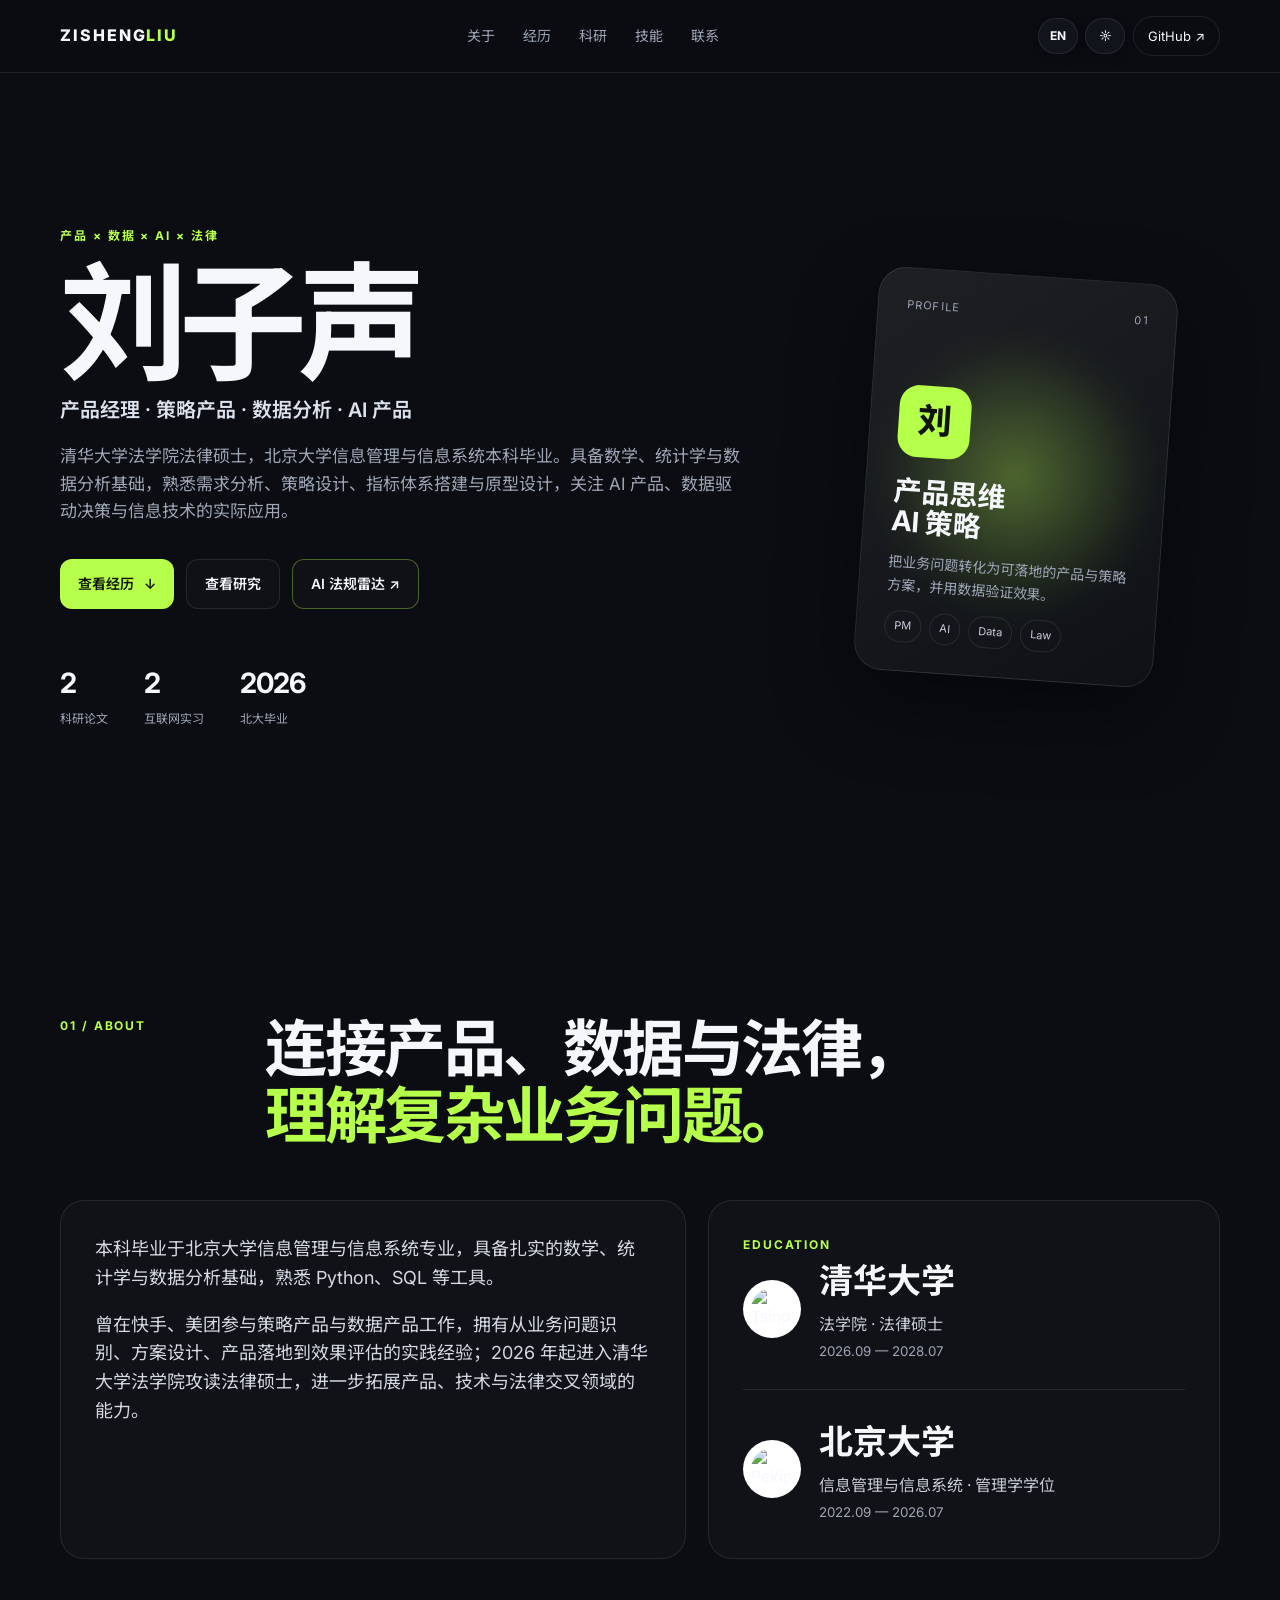
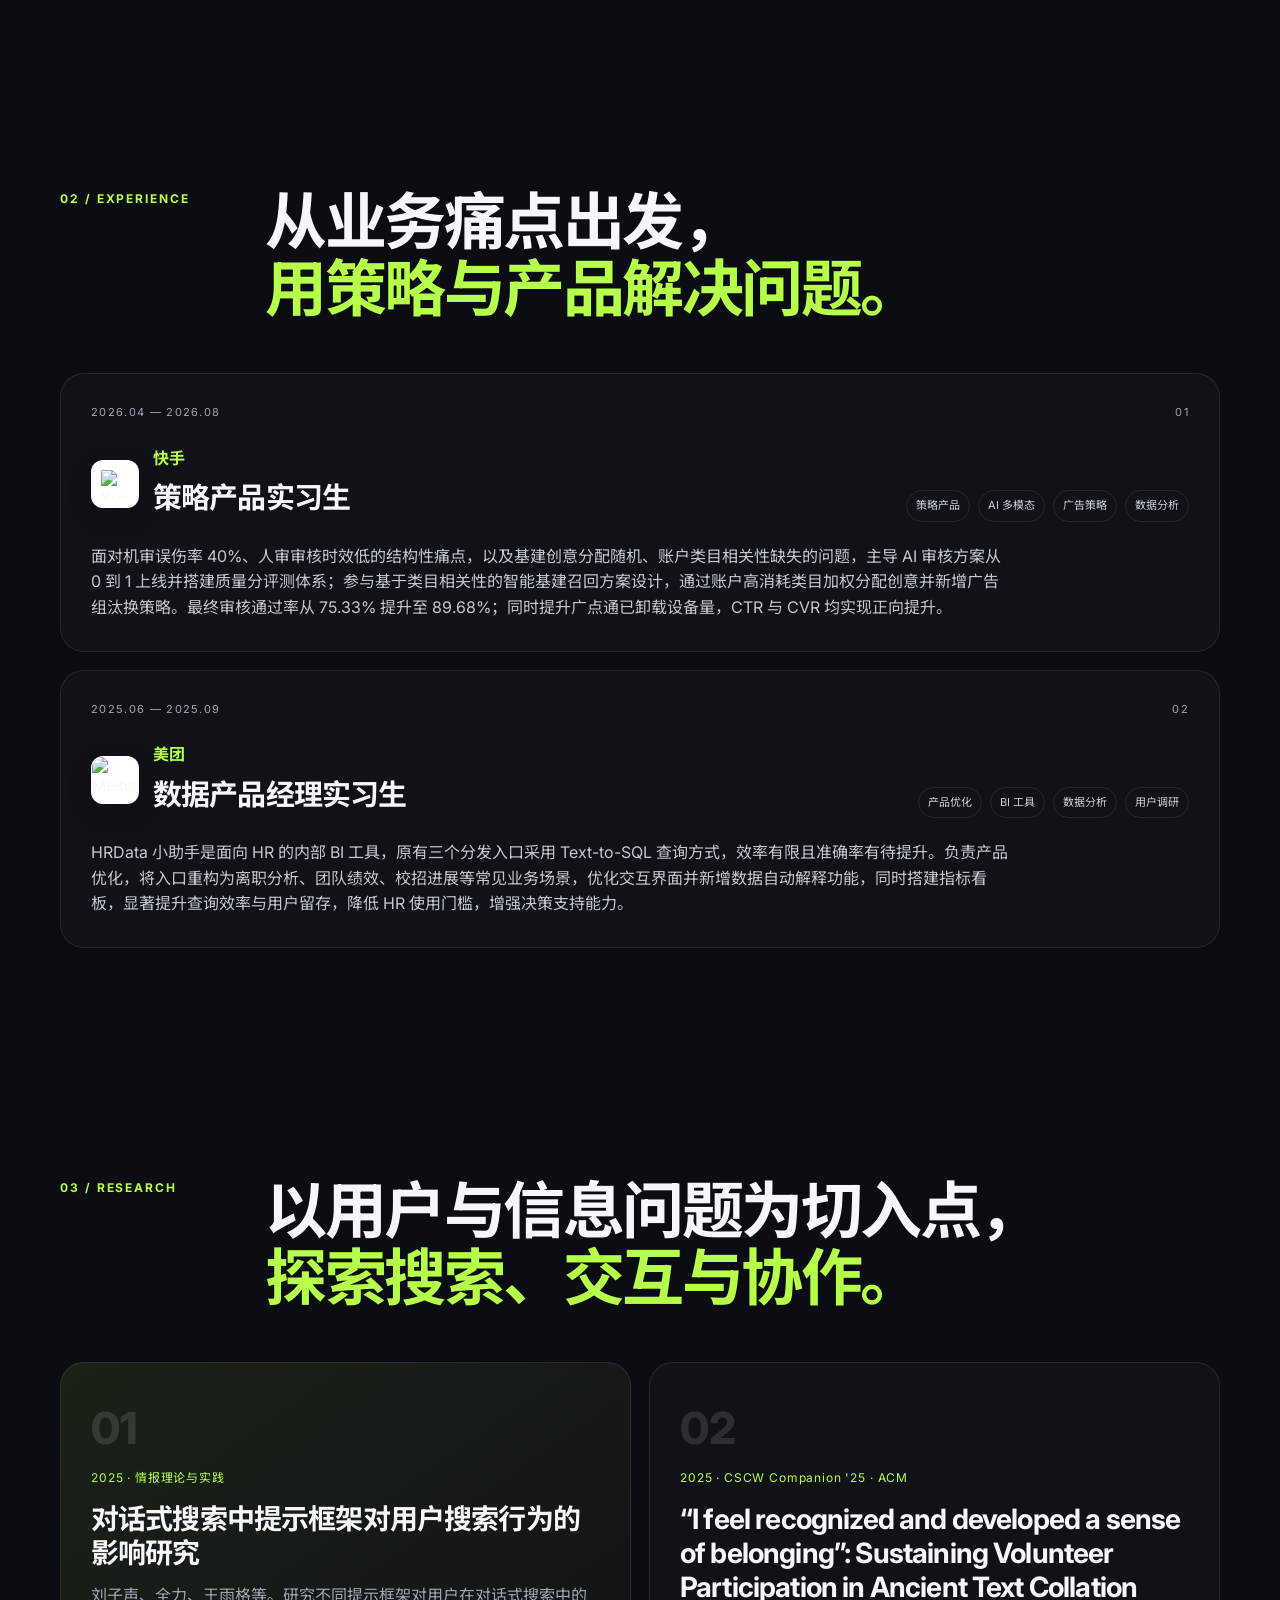
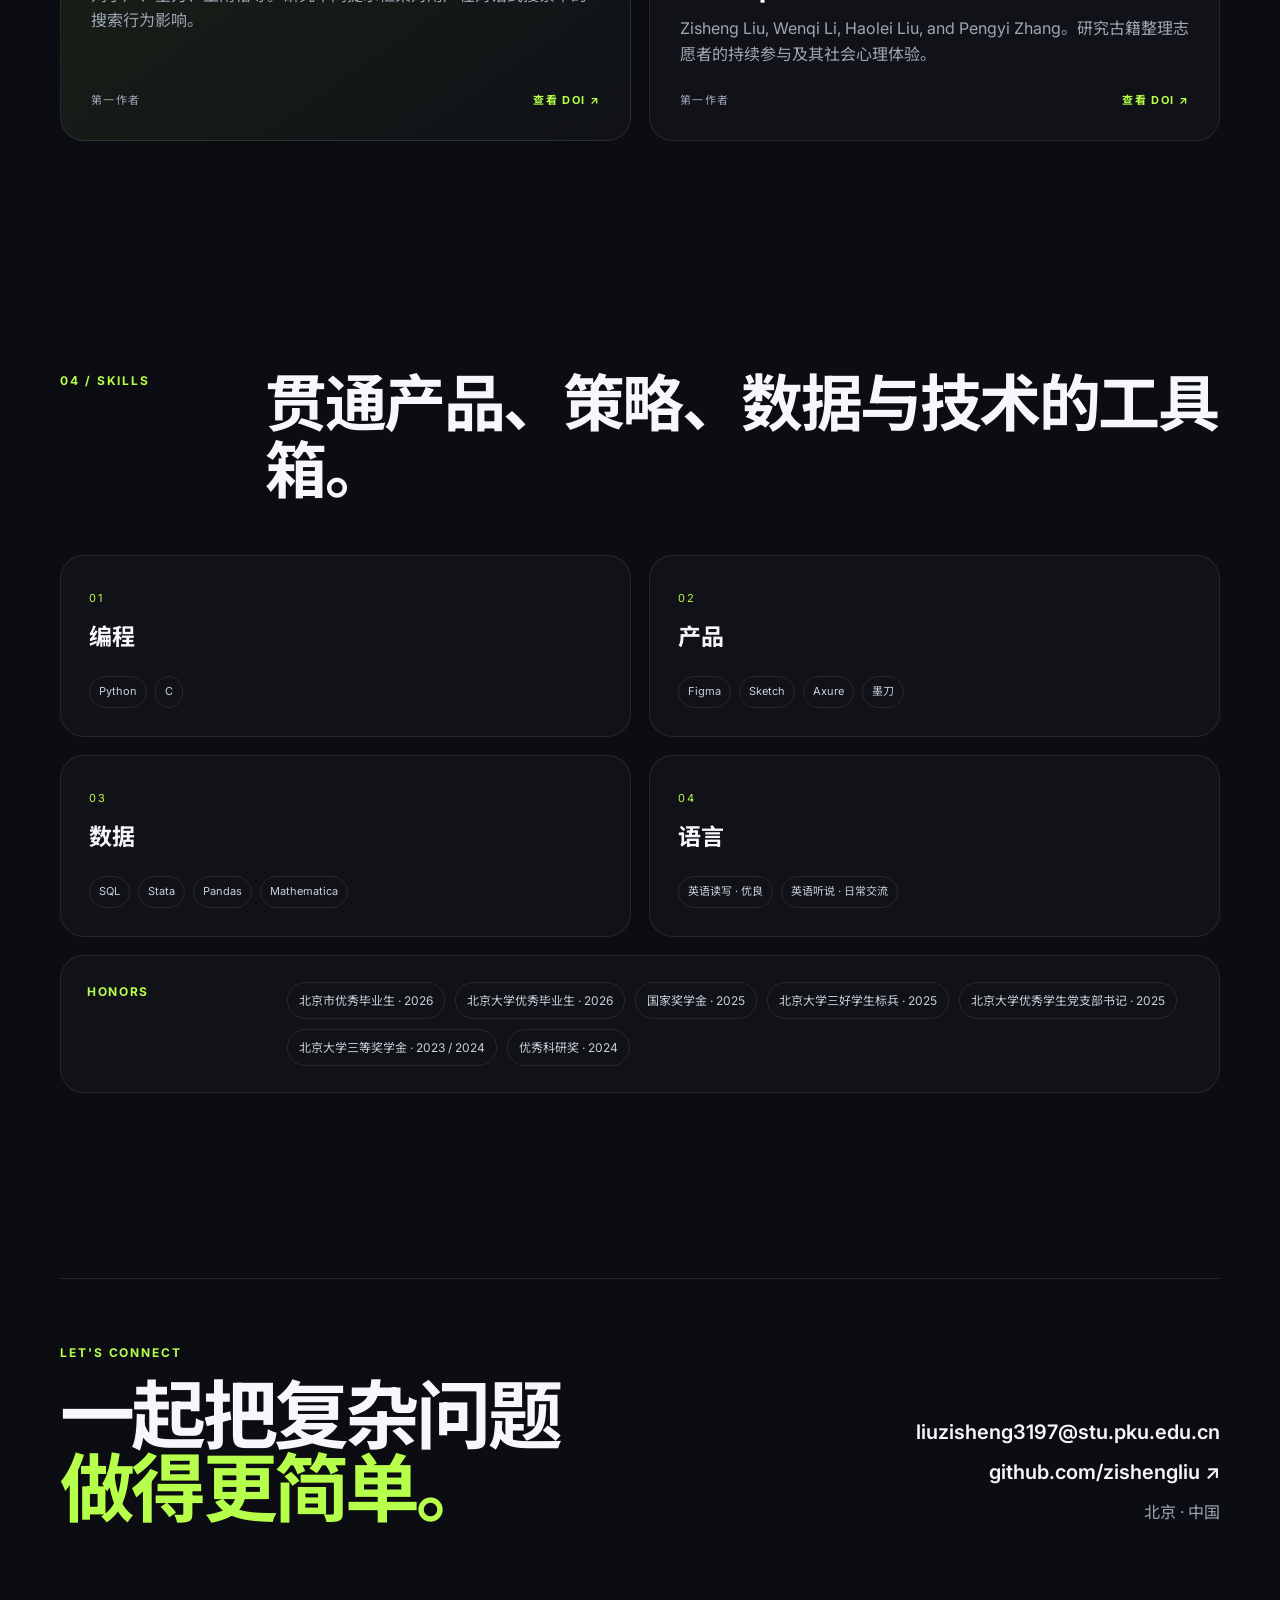
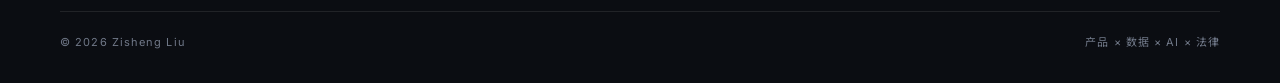
==== commit 28872796: "feat: link personal homepage to AI law radar" ====
--- a/index.html
+++ b/index.html
@@ -8,15 +8,15 @@
 <link href="https://fonts.googleapis.com/css2?family=Inter:wght@400;500;600;700;800&family=Noto+Sans+SC:wght@400;500;600;700;800&display=swap" rel="stylesheet"><link rel="stylesheet" href="style.css" />
 <style>
 .nav-actions{display:flex;align-items:center;gap:8px}.company-line{display:flex;align-items:center;gap:14px}.company-logo{width:48px;height:48px;object-fit:contain;border-radius:12px;background:#fff;padding:7px;border:1px solid var(--line);box-shadow:0 8px 24px rgba(0,0,0,.18)}.kuaishou-logo{padding:9px}.meituan-logo{padding:0}.edu-item{display:flex;align-items:center;gap:18px}.edu-item img{width:58px;height:58px;object-fit:contain;flex:none;border-radius:50%;background:#fff;padding:7px;border:1px solid var(--line)}.edu-item h3{margin:0 0 4px}.edu-item p{margin:0}.edu-divider{height:1px;background:var(--line);margin:25px 0}.theme-light .company-logo,.theme-light .edu-item img{background:#fff}.theme-light .company-logo{box-shadow:0 8px 24px rgba(17,24,39,.10)}
-.site-controls{display:flex;align-items:center;gap:7px;margin-left:2px;z-index:20}.site-control{appearance:none;border:1px solid var(--line);background:var(--panel,#141820);color:var(--text);height:36px;min-width:40px;padding:0 11px;border-radius:999px;cursor:pointer;font:700 12px Inter,'Noto Sans SC',sans-serif;line-height:34px;text-align:center;display:inline-flex;align-items:center;justify-content:center;box-shadow:0 4px 14px rgba(0,0,0,.12);transition:.2s}.site-control:hover{border-color:var(--accent);color:var(--accent);transform:translateY(-1px)}.theme-light .site-control{background:#fff}.theme-light .company-logo,.theme-light .edu-item img{background:#fff}
+.radar-nav-link{color:var(--accent)!important;font-weight:700}.hero-actions{flex-wrap:wrap}.radar-link{border-color:rgba(182,255,74,.35)!important}.radar-link:hover{border-color:var(--accent)!important;color:var(--accent)}.site-controls{display:flex;align-items:center;gap:7px;margin-left:2px;z-index:20}.site-control{appearance:none;border:1px solid var(--line);background:var(--panel,#141820);color:var(--text);height:36px;min-width:40px;padding:0 11px;border-radius:999px;cursor:pointer;font:700 12px Inter,'Noto Sans SC',sans-serif;line-height:34px;text-align:center;display:inline-flex;align-items:center;justify-content:center;box-shadow:0 4px 14px rgba(0,0,0,.12);transition:.2s}.site-control:hover{border-color:var(--accent);color:var(--accent);transform:translateY(-1px)}.theme-light .site-control{background:#fff}.theme-light .company-logo,.theme-light .edu-item img{background:#fff}
 @media(max-width:860px){.nav-links{display:none}.site-controls{margin-left:auto}.site-control{height:34px;min-width:38px;padding:0 9px}}@media(max-width:520px){.nav-cta{display:none}.site-control{height:33px;min-width:36px;padding:0 8px}}
 </style>
 </head>
 <body>
 <div class="bg-grid"></div>
-<header class="nav-wrap"><nav class="nav container"><a class="brand" href="#home">ZISHENG<span>LIU</span></a><div class="nav-links"><a href="#about">About</a><a href="#experience">Experience</a><a href="#research">Research</a><a href="#skills">Skills</a><a href="#contact">Contact</a></div><div class="nav-actions"><div class="site-controls" aria-label="Site controls"><button class="site-control lang-control" id="langToggle" type="button" aria-label="Switch language" title="Switch language">EN</button><button class="site-control" id="themeToggle" type="button" aria-label="Toggle color theme" title="Light mode">☼</button></div><a class="nav-cta" href="https://github.com/zishengliu" target="_blank" rel="noreferrer">GitHub ↗</a></div></nav></header>
+<header class="nav-wrap"><nav class="nav container"><a class="brand" href="#home">ZISHENG<span>LIU</span></a><div class="nav-links"><a href="#about">About</a><a href="#experience">Experience</a><a href="#research">Research</a><a href="#skills">Skills</a><a href="#contact">Contact</a><a class="radar-nav-link" href="law-radar/">AI Law Radar ↗</a></div><div class="nav-actions"><div class="site-controls" aria-label="Site controls"><button class="site-control lang-control" id="langToggle" type="button" aria-label="Switch language" title="Switch language">EN</button><button class="site-control" id="themeToggle" type="button" aria-label="Toggle color theme" title="Light mode">☼</button></div><a class="nav-cta" href="https://github.com/zishengliu" target="_blank" rel="noreferrer">GitHub ↗</a></div></nav></header>
 <main>
-<section id="home" class="hero container"><div class="hero-copy reveal"><div class="eyebrow"><span class="dot"></span> PRODUCT × DATA × AI × LAW</div><h1>刘子声</h1><p class="hero-title">产品经理 · 策略产品 · 数据分析 · AI 产品</p><p class="hero-desc">清华大学法学院法律硕士，北京大学信息管理与信息系统本科毕业。具备数学、统计学与数据分析基础，熟悉需求分析、策略设计、指标体系搭建与原型设计，关注 AI 产品、数据驱动决策与信息技术的实际应用。</p><div class="hero-actions"><a class="btn primary" href="#experience">查看经历 <span>↓</span></a><a class="btn ghost" href="#research">查看研究</a></div><div class="quick-stats"><div><strong>2</strong><span>科研论文</span></div><div><strong>2</strong><span>互联网实习</span></div><div><strong>2026</strong><span>北大毕业</span></div></div></div><div class="hero-card reveal delay-1"><div class="orb"></div><div class="profile-card"><div class="card-top"><span>PROFILE</span><span>01</span></div><div class="avatar">刘</div><h3>Product-minded<br>AI Strategist</h3><p>把业务问题转化为可落地的产品与策略方案，并用数据验证效果。</p><div class="card-tags"><span>PM</span><span>AI</span><span>Data</span><span>Law</span></div></div></div></section>
+<section id="home" class="hero container"><div class="hero-copy reveal"><div class="eyebrow"><span class="dot"></span> PRODUCT × DATA × AI × LAW</div><h1>刘子声</h1><p class="hero-title">产品经理 · 策略产品 · 数据分析 · AI 产品</p><p class="hero-desc">清华大学法学院法律硕士，北京大学信息管理与信息系统本科毕业。具备数学、统计学与数据分析基础，熟悉需求分析、策略设计、指标体系搭建与原型设计，关注 AI 产品、数据驱动决策与信息技术的实际应用。</p><div class="hero-actions"><a class="btn primary" href="#experience">查看经历 <span>↓</span></a><a class="btn ghost" href="#research">查看研究</a><a class="btn ghost radar-link" href="law-radar/">AI 法规雷达 ↗</a></div><div class="quick-stats"><div><strong>2</strong><span>科研论文</span></div><div><strong>2</strong><span>互联网实习</span></div><div><strong>2026</strong><span>北大毕业</span></div></div></div><div class="hero-card reveal delay-1"><div class="orb"></div><div class="profile-card"><div class="card-top"><span>PROFILE</span><span>01</span></div><div class="avatar">刘</div><h3>Product-minded<br>AI Strategist</h3><p>把业务问题转化为可落地的产品与策略方案，并用数据验证效果。</p><div class="card-tags"><span>PM</span><span>AI</span><span>Data</span><span>Law</span></div></div></div></section>
 <section id="about" class="section container"><div class="section-head reveal"><span>01 / ABOUT</span><h2>连接产品、数据与法律，<br><em>理解复杂业务问题。</em></h2></div><div class="about-grid"><div class="about-text reveal"><p>本科毕业于北京大学信息管理与信息系统专业，具备扎实的数学、统计学与数据分析基础，熟悉 Python、SQL 等工具。</p><p>曾在快手、美团参与策略产品与数据产品工作，拥有从业务问题识别、方案设计、产品落地到效果评估的实践经验；2026 年起进入清华大学法学院攻读法律硕士，进一步拓展产品、技术与法律交叉领域的能力。</p></div><div class="edu-card reveal delay-1"><span class="label">EDUCATION</span><div class="edu-item"><img src="https://commons.wikimedia.org/wiki/Special:FilePath/Tsinghua%20University%20Logo.svg" alt="Tsinghua University logo"><div><h3 data-zh="清华大学" data-en="Tsinghua University">清华大学</h3><p data-zh="法学院 · 法律硕士" data-en="School of Law · LL.M.">法学院 · 法律硕士</p><small>2026.09 — 2028.07</small></div></div><div class="edu-divider"></div><div class="edu-item"><img src="https://commons.wikimedia.org/wiki/Special:FilePath/Peking%20University%20seal.svg" alt="Peking University seal"><div><h3 data-zh="北京大学" data-en="Peking University">北京大学</h3><p data-zh="信息管理与信息系统 · 管理学学位" data-en="Information Management & Information Systems · B.M.">信息管理与信息系统 · 管理学学位</p><small>2022.09 — 2026.07</small></div></div></div></div></section>
 <section id="experience" class="section container"><div class="section-head reveal"><span>02 / EXPERIENCE</span><h2>从业务痛点出发，<br><em>用策略与产品解决问题。</em></h2></div><div class="timeline"><article class="job-card reveal"><div class="job-meta"><span>2026.04 — 2026.08</span><span>01</span></div><div class="job-main"><div><div class="company-line"><img class="company-logo kuaishou-logo" src="https://cdn.simpleicons.org/kuaishou/FF4906" alt="Kuaishou logo"><div><p class="company" data-zh="快手" data-en="Kuaishou">快手</p><h3 data-zh="策略产品实习生" data-en="Strategy Product Intern">策略产品实习生</h3></div></div></div><div class="job-tags"><span>策略产品</span><span>AI 多模态</span><span>广告策略</span><span>数据分析</span></div></div><p class="job-desc">面对机审误伤率 40%、人审审核时效低的结构性痛点，以及基建创意分配随机、账户类目相关性缺失的问题，主导 AI 审核方案从 0 到 1 上线并搭建质量分评测体系；参与基于类目相关性的智能基建召回方案设计，通过账户高消耗类目加权分配创意并新增广告组汰换策略。最终审核通过率从 75.33% 提升至 89.68%；同时提升广点通已卸载设备量，CTR 与 CVR 均实现正向提升。</p></article><article class="job-card reveal delay-1"><div class="job-meta"><span>2025.06 — 2025.09</span><span>02</span></div><div class="job-main"><div><div class="company-line"><img class="company-logo meituan-logo" src="https://p0.meituan.net/smartvenus/519f64f1d51d8470ecad1f9b5fce83591696.png" alt="Meituan logo"><div><p class="company" data-zh="美团" data-en="Meituan">美团</p><h3 data-zh="数据产品经理实习生" data-en="Data Product Manager Intern">数据产品经理实习生</h3></div></div></div><div class="job-tags"><span>产品优化</span><span>BI 工具</span><span>数据分析</span><span>用户调研</span></div></div><p class="job-desc">HRData 小助手是面向 HR 的内部 BI 工具，原有三个分发入口采用 Text-to-SQL 查询方式，效率有限且准确率有待提升。负责产品优化，将入口重构为离职分析、团队绩效、校招进展等常见业务场景，优化交互界面并新增数据自动解释功能，同时搭建指标看板，显著提升查询效率与用户留存，降低 HR 使用门槛，增强决策支持能力。</p></article></div></section>
 <section id="research" class="section container"><div class="section-head reveal"><span>03 / RESEARCH</span><h2>以用户与信息问题为切入点，<br><em>探索搜索、交互与协作。</em></h2></div><div class="research-grid"><article class="paper-card featured reveal"><div class="paper-no">01</div><div class="paper-year">2025 · 情报理论与实践</div><h3>对话式搜索中提示框架对用户搜索行为的影响研究</h3><p>刘子声、全力、王雨格等。研究不同提示框架对用户在对话式搜索中的搜索行为影响。</p><div class="paper-foot"><span>第一作者</span><a href="https://doi.org/10.16353/j.cnki.1000-7490.2025.11.005" target="_blank" rel="noopener noreferrer">查看 DOI ↗</a></div></article><article class="paper-card reveal delay-1"><div class="paper-no">02</div><div class="paper-year">2025 · CSCW Companion '25 · ACM</div><h3>“I feel recognized and developed a sense of belonging”: Sustaining Volunteer Participation in Ancient Text Collation</h3><p>Zisheng Liu, Wenqi Li, Haolei Liu, and Pengyi Zhang. 研究古籍整理志愿者的持续参与及其社会心理体验。</p><div class="paper-foot"><span>第一作者</span><a href="https://doi.org/10.1145/3715070.3749254" target="_blank" rel="noopener noreferrer">查看 DOI ↗</a></div></article></div></section>
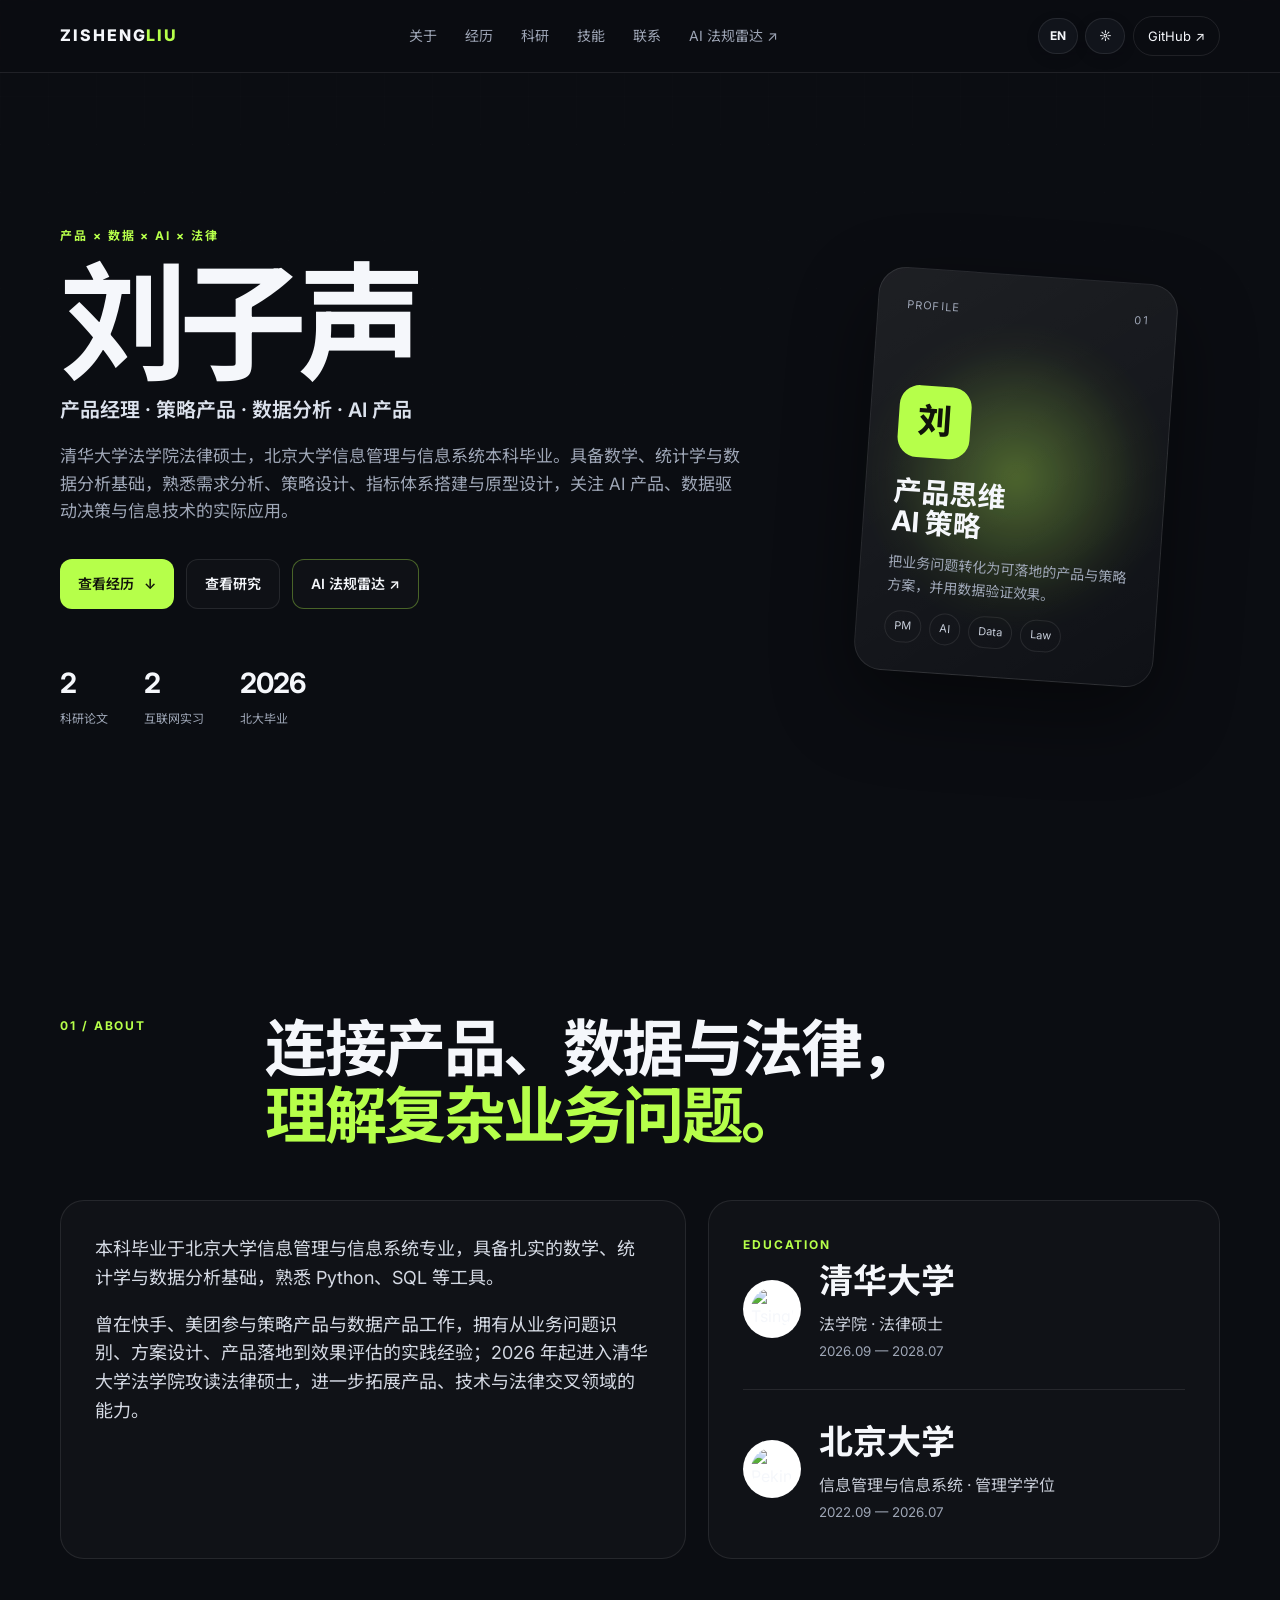
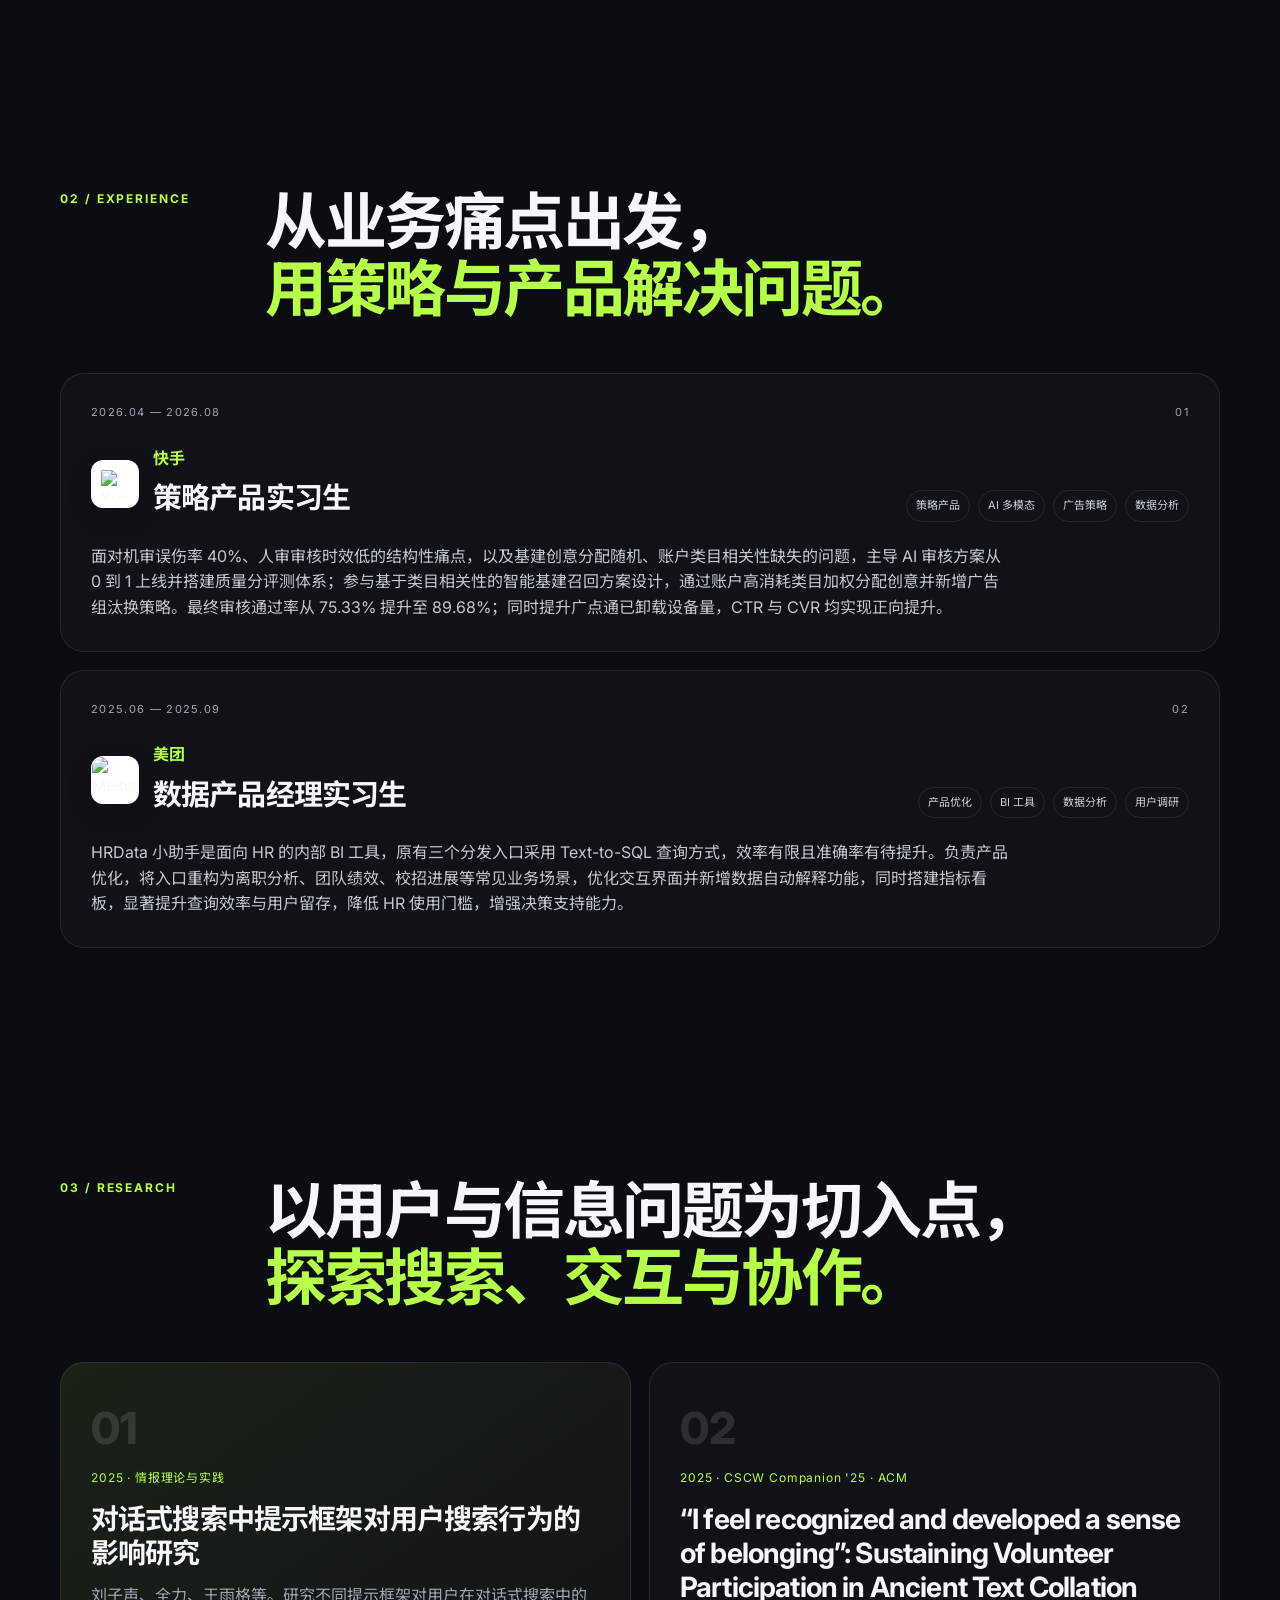
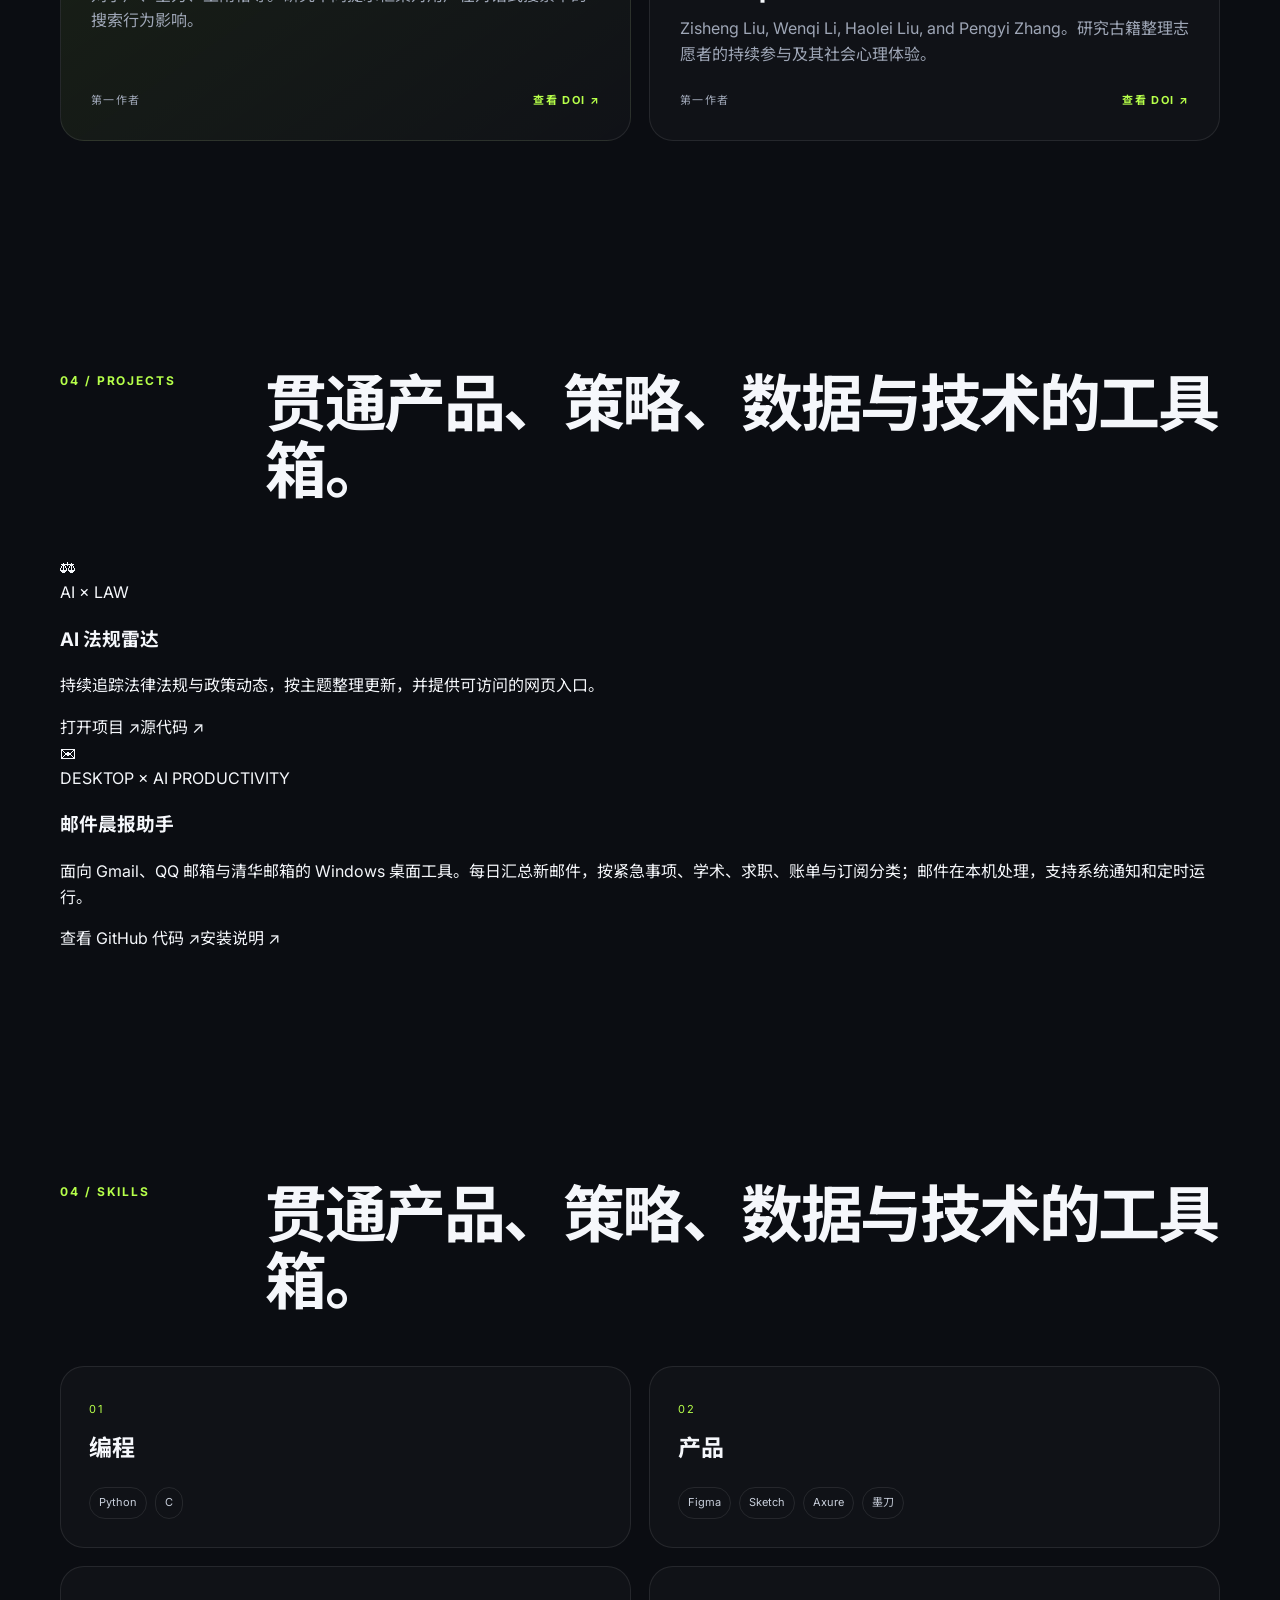
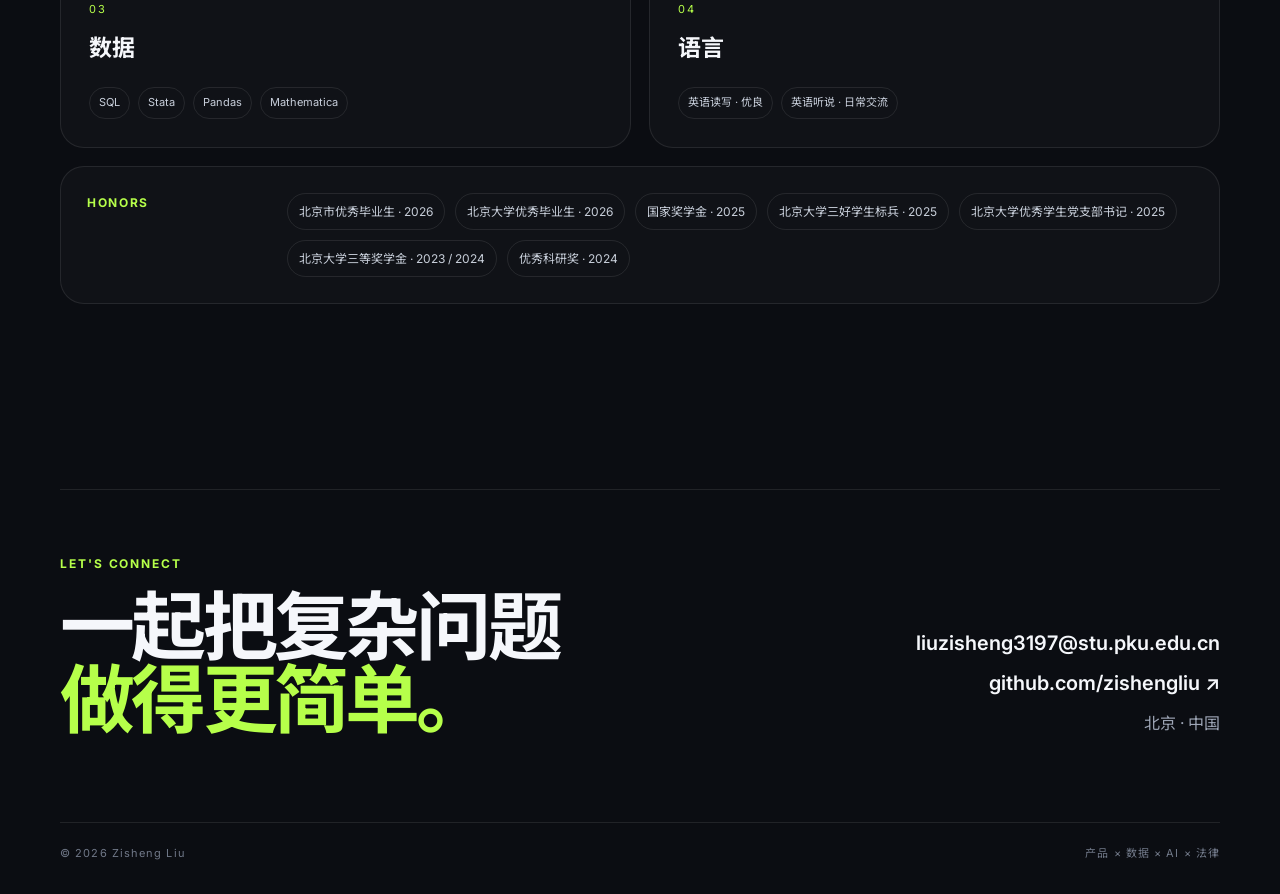
==== commit f89ff0d7: "Add mail briefing assistant to portfolio projects" ====
--- a/index.html
+++ b/index.html
@@ -14,12 +14,13 @@
 </head>
 <body>
 <div class="bg-grid"></div>
-<header class="nav-wrap"><nav class="nav container"><a class="brand" href="#home">ZISHENG<span>LIU</span></a><div class="nav-links"><a href="#about">About</a><a href="#experience">Experience</a><a href="#research">Research</a><a href="#skills">Skills</a><a href="#contact">Contact</a><a class="radar-nav-link" href="law-radar/">AI Law Radar ↗</a></div><div class="nav-actions"><div class="site-controls" aria-label="Site controls"><button class="site-control lang-control" id="langToggle" type="button" aria-label="Switch language" title="Switch language">EN</button><button class="site-control" id="themeToggle" type="button" aria-label="Toggle color theme" title="Light mode">☼</button></div><a class="nav-cta" href="https://github.com/zishengliu" target="_blank" rel="noreferrer">GitHub ↗</a></div></nav></header>
+<header class="nav-wrap"><nav class="nav container"><a class="brand" href="#home">ZISHENG<span>LIU</span></a><div class="nav-links"><a href="#about">About</a><a href="#experience">Experience</a><a href="#research">Research</a><a href="#projects">Projects</a><a href="#skills">Skills</a><a href="#contact">Contact</a><a class="radar-nav-link" href="law-radar/">AI Law Radar ↗</a></div><div class="nav-actions"><div class="site-controls" aria-label="Site controls"><button class="site-control lang-control" id="langToggle" type="button" aria-label="Switch language" title="Switch language">EN</button><button class="site-control" id="themeToggle" type="button" aria-label="Toggle color theme" title="Light mode">☼</button></div><a class="nav-cta" href="https://github.com/zishengliu" target="_blank" rel="noreferrer">GitHub ↗</a></div></nav></header>
 <main>
 <section id="home" class="hero container"><div class="hero-copy reveal"><div class="eyebrow"><span class="dot"></span> PRODUCT × DATA × AI × LAW</div><h1>刘子声</h1><p class="hero-title">产品经理 · 策略产品 · 数据分析 · AI 产品</p><p class="hero-desc">清华大学法学院法律硕士，北京大学信息管理与信息系统本科毕业。具备数学、统计学与数据分析基础，熟悉需求分析、策略设计、指标体系搭建与原型设计，关注 AI 产品、数据驱动决策与信息技术的实际应用。</p><div class="hero-actions"><a class="btn primary" href="#experience">查看经历 <span>↓</span></a><a class="btn ghost" href="#research">查看研究</a><a class="btn ghost radar-link" href="law-radar/">AI 法规雷达 ↗</a></div><div class="quick-stats"><div><strong>2</strong><span>科研论文</span></div><div><strong>2</strong><span>互联网实习</span></div><div><strong>2026</strong><span>北大毕业</span></div></div></div><div class="hero-card reveal delay-1"><div class="orb"></div><div class="profile-card"><div class="card-top"><span>PROFILE</span><span>01</span></div><div class="avatar">刘</div><h3>Product-minded<br>AI Strategist</h3><p>把业务问题转化为可落地的产品与策略方案，并用数据验证效果。</p><div class="card-tags"><span>PM</span><span>AI</span><span>Data</span><span>Law</span></div></div></div></section>
 <section id="about" class="section container"><div class="section-head reveal"><span>01 / ABOUT</span><h2>连接产品、数据与法律，<br><em>理解复杂业务问题。</em></h2></div><div class="about-grid"><div class="about-text reveal"><p>本科毕业于北京大学信息管理与信息系统专业，具备扎实的数学、统计学与数据分析基础，熟悉 Python、SQL 等工具。</p><p>曾在快手、美团参与策略产品与数据产品工作，拥有从业务问题识别、方案设计、产品落地到效果评估的实践经验；2026 年起进入清华大学法学院攻读法律硕士，进一步拓展产品、技术与法律交叉领域的能力。</p></div><div class="edu-card reveal delay-1"><span class="label">EDUCATION</span><div class="edu-item"><img src="https://commons.wikimedia.org/wiki/Special:FilePath/Tsinghua%20University%20Logo.svg" alt="Tsinghua University logo"><div><h3 data-zh="清华大学" data-en="Tsinghua University">清华大学</h3><p data-zh="法学院 · 法律硕士" data-en="School of Law · LL.M.">法学院 · 法律硕士</p><small>2026.09 — 2028.07</small></div></div><div class="edu-divider"></div><div class="edu-item"><img src="https://commons.wikimedia.org/wiki/Special:FilePath/Peking%20University%20seal.svg" alt="Peking University seal"><div><h3 data-zh="北京大学" data-en="Peking University">北京大学</h3><p data-zh="信息管理与信息系统 · 管理学学位" data-en="Information Management & Information Systems · B.M.">信息管理与信息系统 · 管理学学位</p><small>2022.09 — 2026.07</small></div></div></div></div></section>
 <section id="experience" class="section container"><div class="section-head reveal"><span>02 / EXPERIENCE</span><h2>从业务痛点出发，<br><em>用策略与产品解决问题。</em></h2></div><div class="timeline"><article class="job-card reveal"><div class="job-meta"><span>2026.04 — 2026.08</span><span>01</span></div><div class="job-main"><div><div class="company-line"><img class="company-logo kuaishou-logo" src="https://cdn.simpleicons.org/kuaishou/FF4906" alt="Kuaishou logo"><div><p class="company" data-zh="快手" data-en="Kuaishou">快手</p><h3 data-zh="策略产品实习生" data-en="Strategy Product Intern">策略产品实习生</h3></div></div></div><div class="job-tags"><span>策略产品</span><span>AI 多模态</span><span>广告策略</span><span>数据分析</span></div></div><p class="job-desc">面对机审误伤率 40%、人审审核时效低的结构性痛点，以及基建创意分配随机、账户类目相关性缺失的问题，主导 AI 审核方案从 0 到 1 上线并搭建质量分评测体系；参与基于类目相关性的智能基建召回方案设计，通过账户高消耗类目加权分配创意并新增广告组汰换策略。最终审核通过率从 75.33% 提升至 89.68%；同时提升广点通已卸载设备量，CTR 与 CVR 均实现正向提升。</p></article><article class="job-card reveal delay-1"><div class="job-meta"><span>2025.06 — 2025.09</span><span>02</span></div><div class="job-main"><div><div class="company-line"><img class="company-logo meituan-logo" src="https://p0.meituan.net/smartvenus/519f64f1d51d8470ecad1f9b5fce83591696.png" alt="Meituan logo"><div><p class="company" data-zh="美团" data-en="Meituan">美团</p><h3 data-zh="数据产品经理实习生" data-en="Data Product Manager Intern">数据产品经理实习生</h3></div></div></div><div class="job-tags"><span>产品优化</span><span>BI 工具</span><span>数据分析</span><span>用户调研</span></div></div><p class="job-desc">HRData 小助手是面向 HR 的内部 BI 工具，原有三个分发入口采用 Text-to-SQL 查询方式，效率有限且准确率有待提升。负责产品优化，将入口重构为离职分析、团队绩效、校招进展等常见业务场景，优化交互界面并新增数据自动解释功能，同时搭建指标看板，显著提升查询效率与用户留存，降低 HR 使用门槛，增强决策支持能力。</p></article></div></section>
 <section id="research" class="section container"><div class="section-head reveal"><span>03 / RESEARCH</span><h2>以用户与信息问题为切入点，<br><em>探索搜索、交互与协作。</em></h2></div><div class="research-grid"><article class="paper-card featured reveal"><div class="paper-no">01</div><div class="paper-year">2025 · 情报理论与实践</div><h3>对话式搜索中提示框架对用户搜索行为的影响研究</h3><p>刘子声、全力、王雨格等。研究不同提示框架对用户在对话式搜索中的搜索行为影响。</p><div class="paper-foot"><span>第一作者</span><a href="https://doi.org/10.16353/j.cnki.1000-7490.2025.11.005" target="_blank" rel="noopener noreferrer">查看 DOI ↗</a></div></article><article class="paper-card reveal delay-1"><div class="paper-no">02</div><div class="paper-year">2025 · CSCW Companion '25 · ACM</div><h3>“I feel recognized and developed a sense of belonging”: Sustaining Volunteer Participation in Ancient Text Collation</h3><p>Zisheng Liu, Wenqi Li, Haolei Liu, and Pengyi Zhang. 研究古籍整理志愿者的持续参与及其社会心理体验。</p><div class="paper-foot"><span>第一作者</span><a href="https://doi.org/10.1145/3715070.3749254" target="_blank" rel="noopener noreferrer">查看 DOI ↗</a></div></article></div></section>
+<section id="projects" class="section container"><div class="section-head reveal"><span>04 / PROJECTS</span><h2 id="projects-heading">把日常问题变成<br><em>可以使用的工具。</em></h2></div><div class="projects-grid"><article class="project-card reveal"><div class="project-icon">⚖</div><span class="project-tag">AI × LAW</span><h3>AI 法规雷达</h3><p>持续追踪法律法规与政策动态，按主题整理更新，并提供可访问的网页入口。</p><div class="project-links"><a href="law-radar/">打开项目 ↗</a><a href="https://github.com/zishengliu/personal-portfolio/tree/main/law-radar" target="_blank" rel="noopener noreferrer">源代码 ↗</a></div></article><article class="project-card reveal delay-1"><div class="project-icon">✉</div><span class="project-tag">DESKTOP × AI PRODUCTIVITY</span><h3>邮件晨报助手</h3><p>面向 Gmail、QQ 邮箱与清华邮箱的 Windows 桌面工具。每日汇总新邮件，按紧急事项、学术、求职、账单与订阅分类；邮件在本机处理，支持系统通知和定时运行。</p><div class="project-links"><a href="https://github.com/zishengliu/personal-portfolio/tree/main/mail-briefing-assistant" target="_blank" rel="noopener noreferrer">查看 GitHub 代码 ↗</a><a href="https://github.com/zishengliu/personal-portfolio/blob/main/mail-briefing-assistant/README.md" target="_blank" rel="noopener noreferrer">安装说明 ↗</a></div></article></div></section>
 <section id="skills" class="section container"><div class="section-head reveal"><span>04 / SKILLS</span><h2>贯通产品、策略、数据与技术的工具箱。</h2></div><div class="skills-grid"><div class="skill-block reveal"><span class="skill-index">01</span><h3>Programming</h3><div class="skill-list"><span>Python</span><span>C</span></div></div><div class="skill-block reveal delay-1"><span class="skill-index">02</span><h3>Product</h3><div class="skill-list"><span>Figma</span><span>Sketch</span><span>Axure</span><span>墨刀</span></div></div><div class="skill-block reveal"><span class="skill-index">03</span><h3>Data</h3><div class="skill-list"><span>SQL</span><span>Stata</span><span>Pandas</span><span>Mathematica</span></div></div><div class="skill-block reveal delay-1"><span class="skill-index">04</span><h3>Language</h3><div class="skill-list"><span>英语读写 · 优良</span><span>英语听说 · 日常交流</span></div></div></div><div class="awards reveal"><div class="award-label">HONORS</div><div class="award-list"><span>北京市优秀毕业生 · 2026</span><span>北京大学优秀毕业生 · 2026</span><span>国家奖学金 · 2025</span><span>北京大学三好学生标兵 · 2025</span><span>北京大学优秀学生党支部书记 · 2025</span><span>北京大学三等奖学金 · 2023 / 2024</span><span>优秀科研奖 · 2024</span></div></div></section>
 <section id="contact" class="contact container reveal"><div><span class="contact-kicker">LET'S CONNECT</span><h2>一起把复杂问题<br><em>做得更简单。</em></h2></div><div class="contact-right"><a href="mailto:liuzisheng3197@stu.pku.edu.cn">liuzisheng3197@stu.pku.edu.cn</a><a href="https://github.com/zishengliu" target="_blank" rel="noreferrer">github.com/zishengliu ↗</a><p>北京 · 中国</p></div></section>
 </main><footer class="footer container"><span>© 2026 Zisheng Liu</span><span>PRODUCT × DATA × AI × LAW</span></footer><script src="script.js"></script>
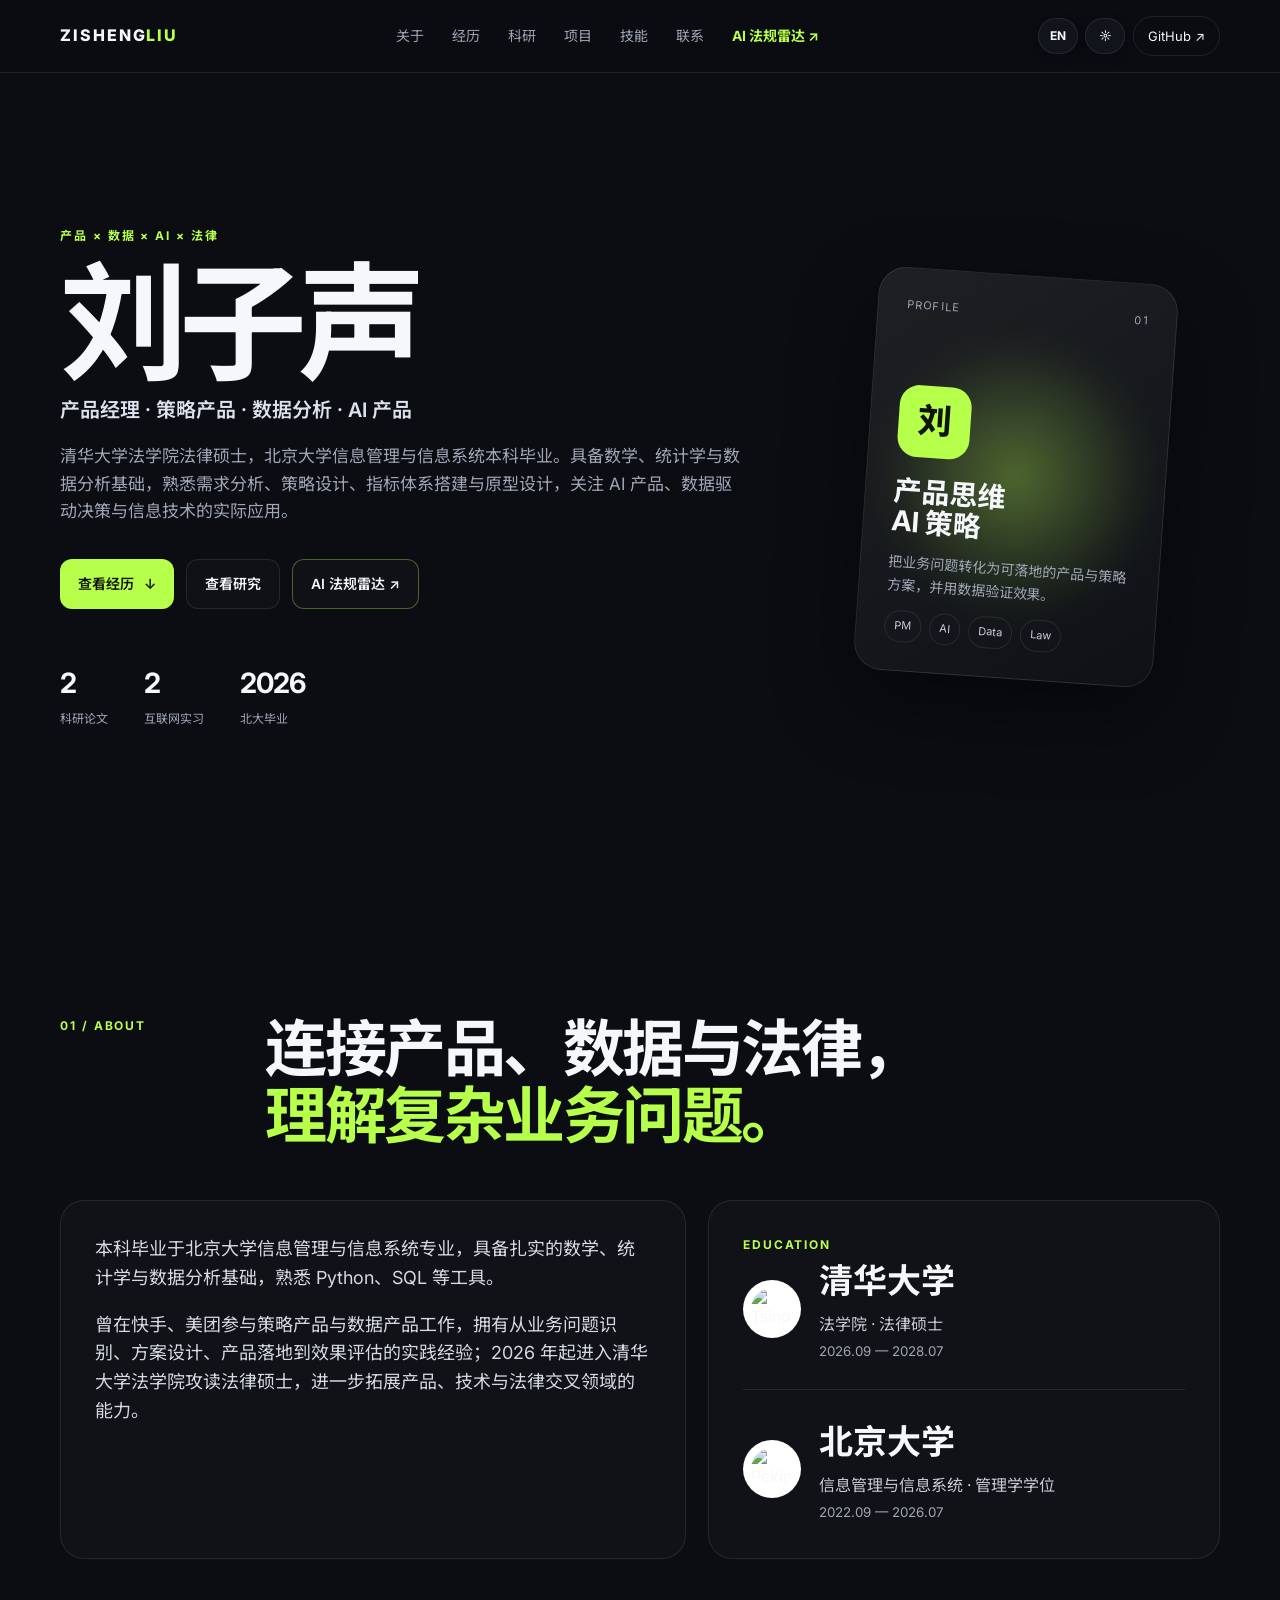
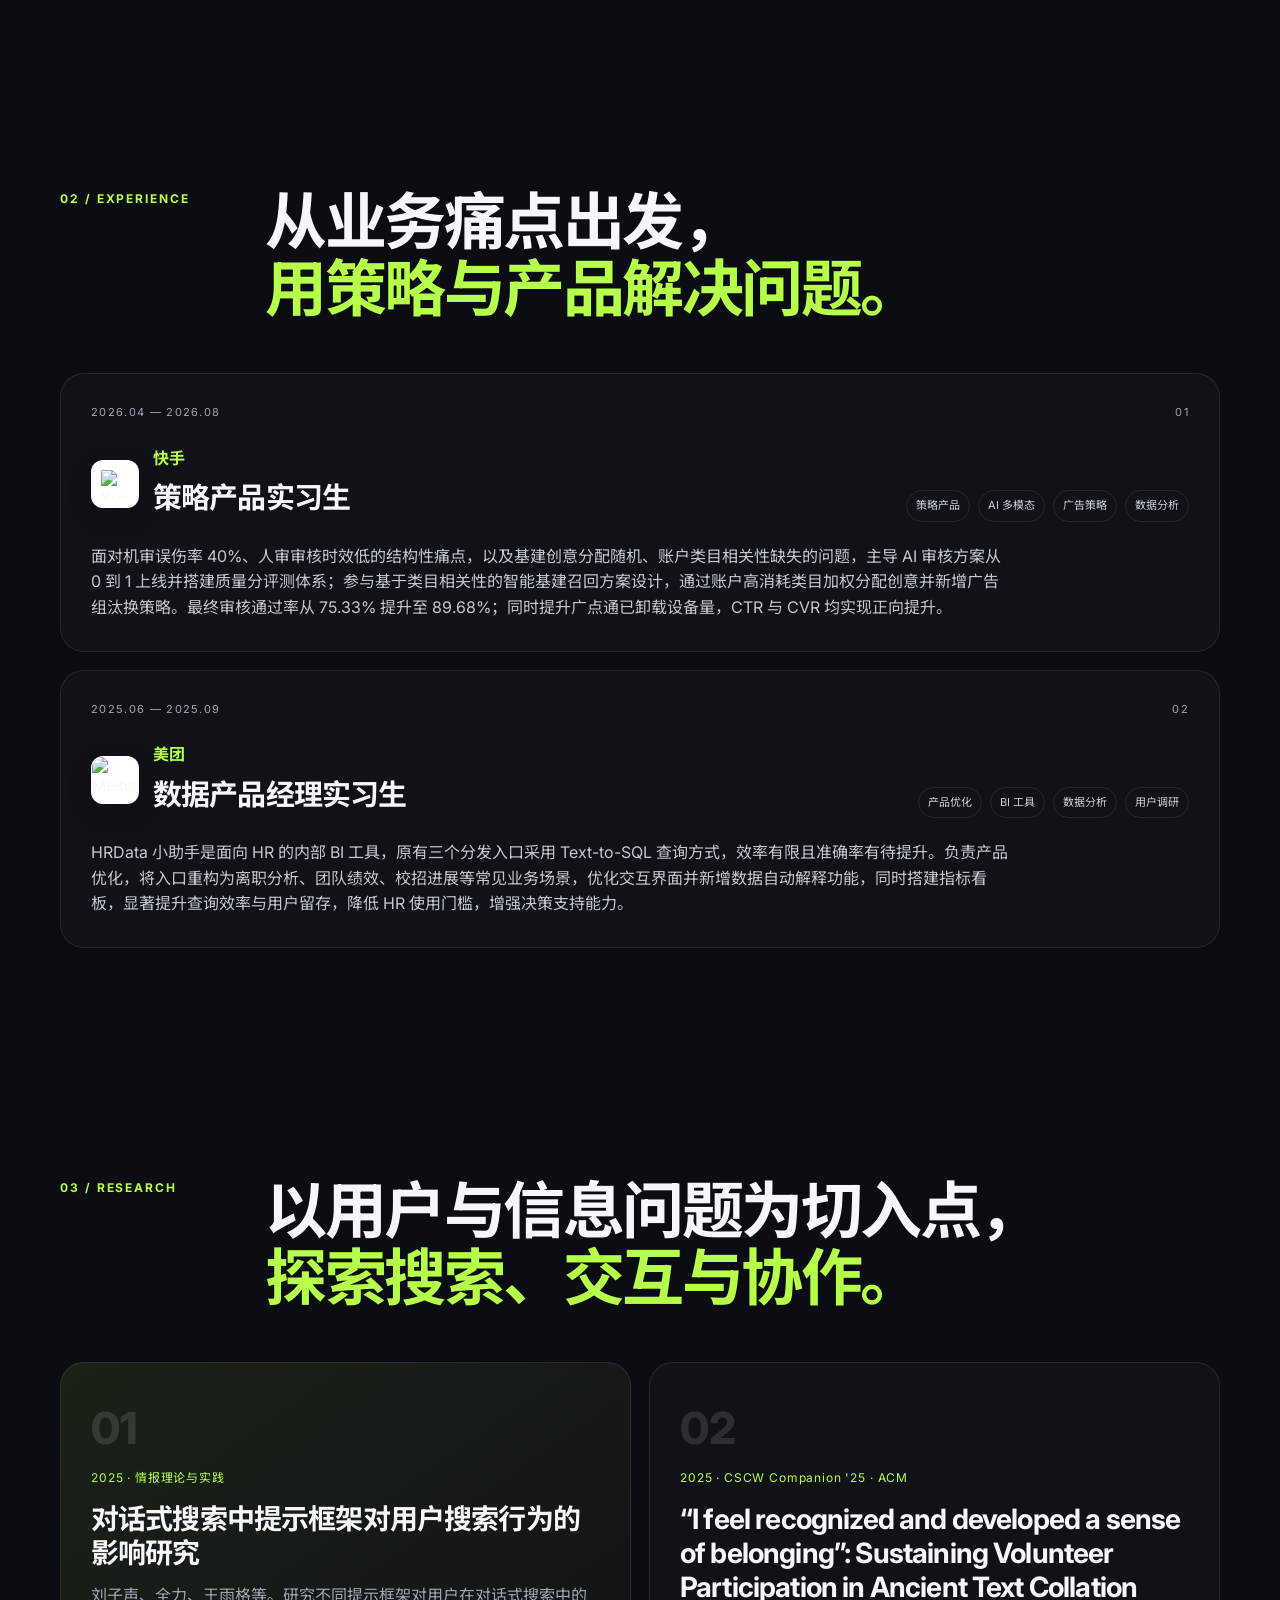
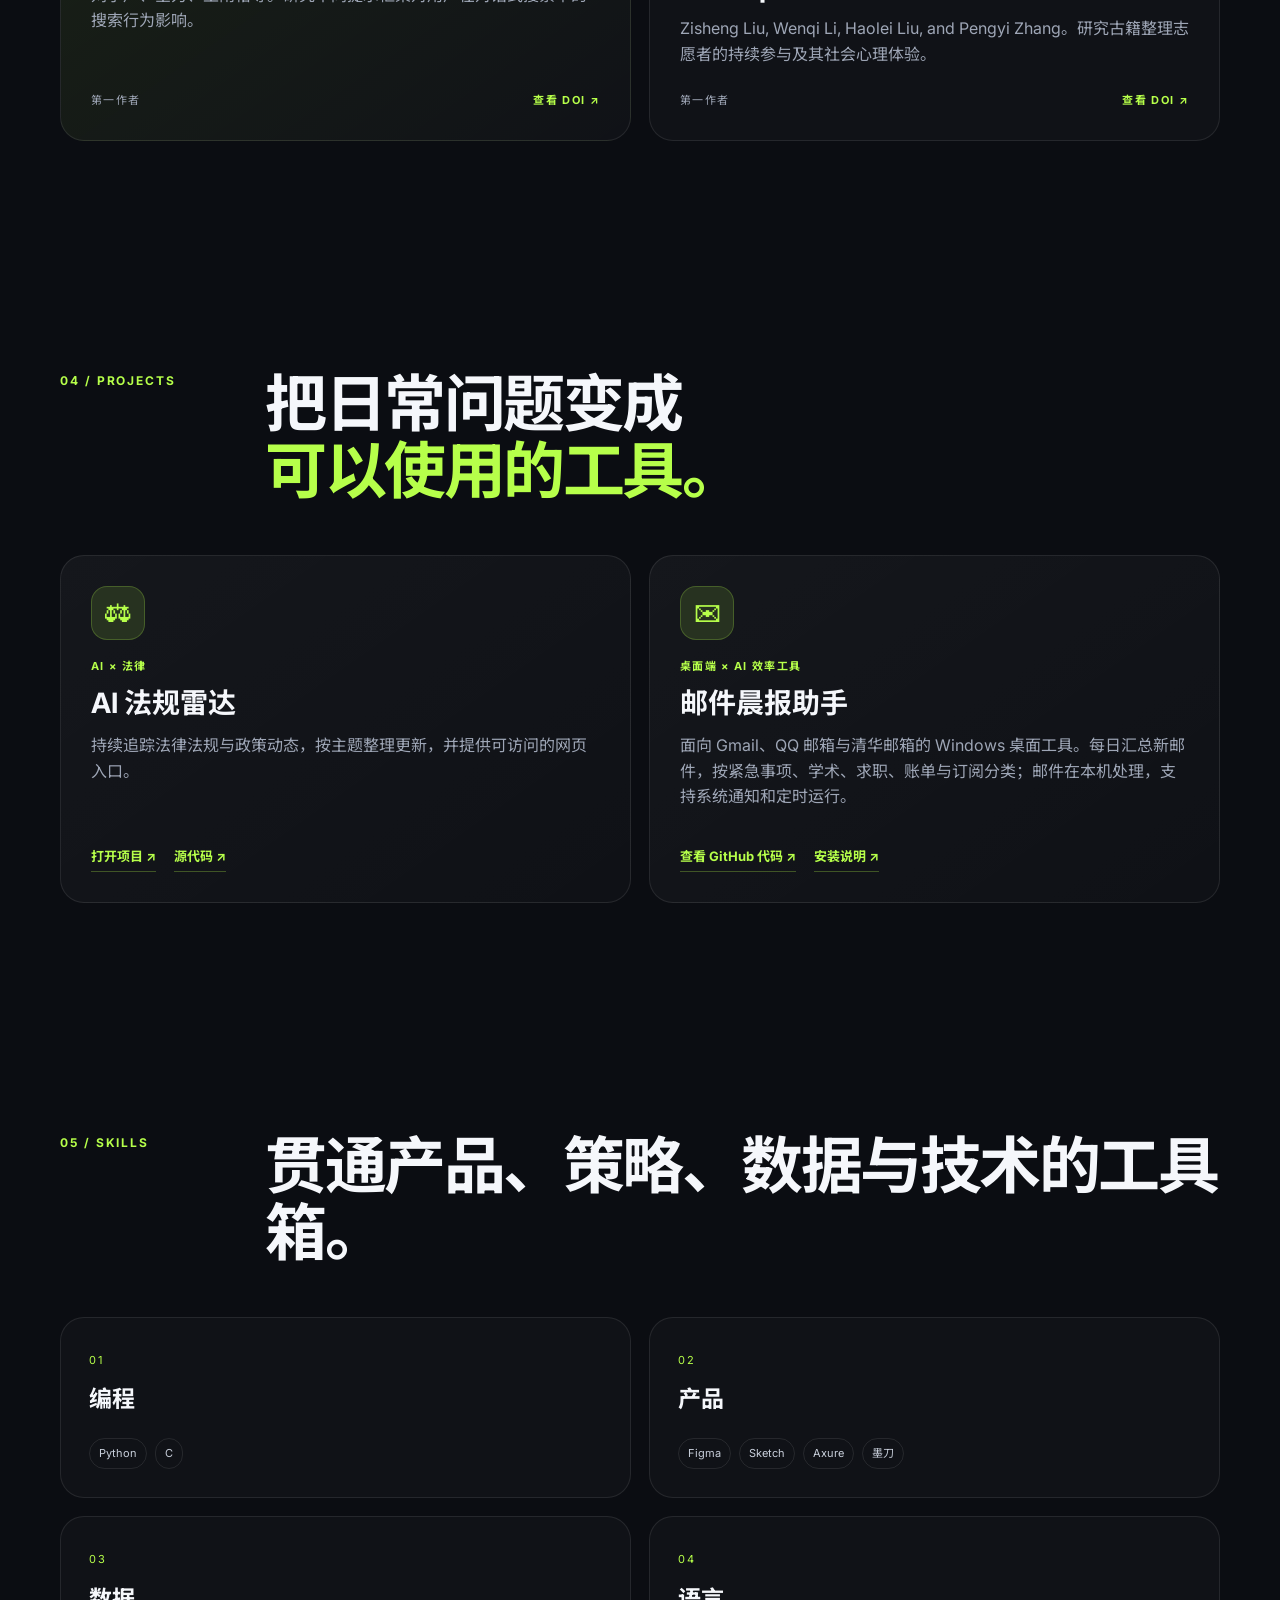
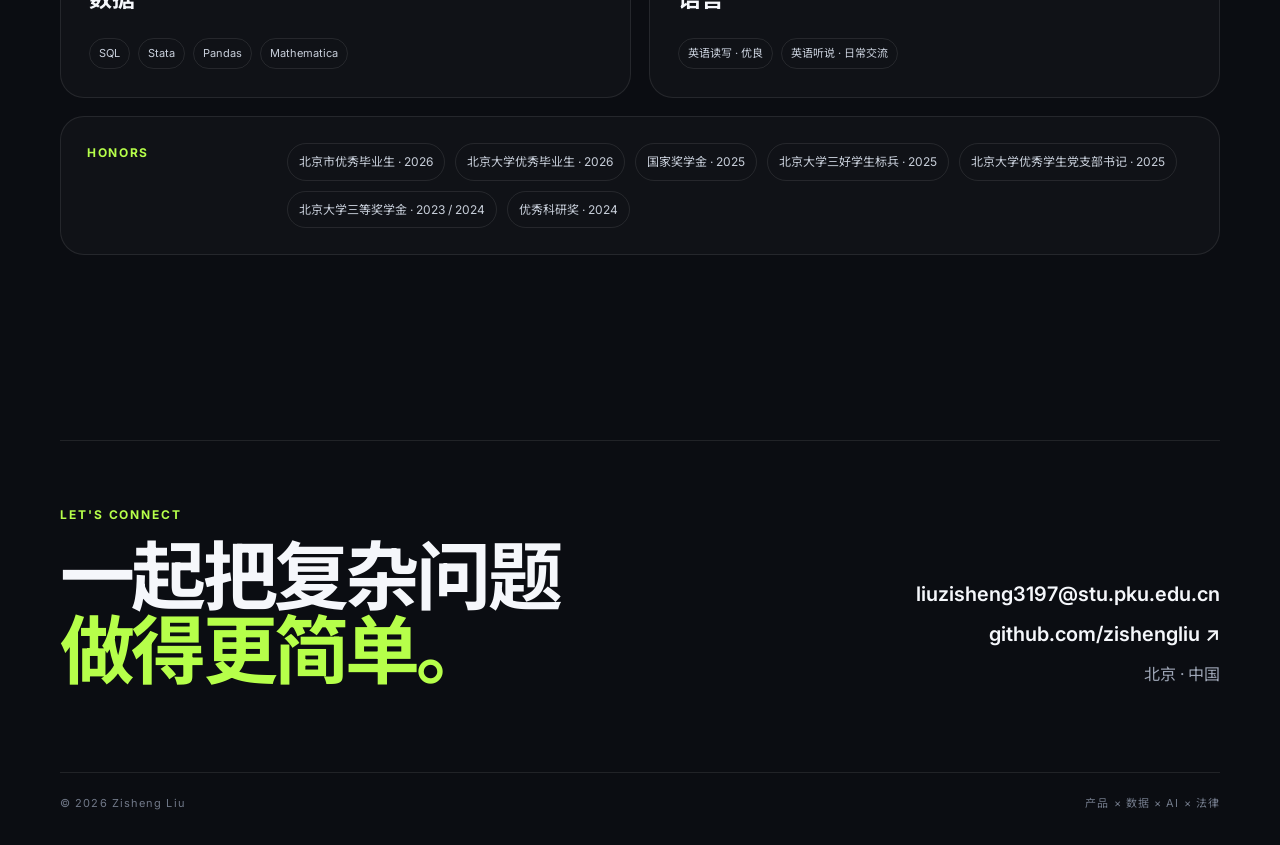
==== commit d858b60c: "Update portfolio section numbering" ====
--- a/index.html
+++ b/index.html
@@ -21,7 +21,7 @@
 <section id="experience" class="section container"><div class="section-head reveal"><span>02 / EXPERIENCE</span><h2>从业务痛点出发，<br><em>用策略与产品解决问题。</em></h2></div><div class="timeline"><article class="job-card reveal"><div class="job-meta"><span>2026.04 — 2026.08</span><span>01</span></div><div class="job-main"><div><div class="company-line"><img class="company-logo kuaishou-logo" src="https://cdn.simpleicons.org/kuaishou/FF4906" alt="Kuaishou logo"><div><p class="company" data-zh="快手" data-en="Kuaishou">快手</p><h3 data-zh="策略产品实习生" data-en="Strategy Product Intern">策略产品实习生</h3></div></div></div><div class="job-tags"><span>策略产品</span><span>AI 多模态</span><span>广告策略</span><span>数据分析</span></div></div><p class="job-desc">面对机审误伤率 40%、人审审核时效低的结构性痛点，以及基建创意分配随机、账户类目相关性缺失的问题，主导 AI 审核方案从 0 到 1 上线并搭建质量分评测体系；参与基于类目相关性的智能基建召回方案设计，通过账户高消耗类目加权分配创意并新增广告组汰换策略。最终审核通过率从 75.33% 提升至 89.68%；同时提升广点通已卸载设备量，CTR 与 CVR 均实现正向提升。</p></article><article class="job-card reveal delay-1"><div class="job-meta"><span>2025.06 — 2025.09</span><span>02</span></div><div class="job-main"><div><div class="company-line"><img class="company-logo meituan-logo" src="https://p0.meituan.net/smartvenus/519f64f1d51d8470ecad1f9b5fce83591696.png" alt="Meituan logo"><div><p class="company" data-zh="美团" data-en="Meituan">美团</p><h3 data-zh="数据产品经理实习生" data-en="Data Product Manager Intern">数据产品经理实习生</h3></div></div></div><div class="job-tags"><span>产品优化</span><span>BI 工具</span><span>数据分析</span><span>用户调研</span></div></div><p class="job-desc">HRData 小助手是面向 HR 的内部 BI 工具，原有三个分发入口采用 Text-to-SQL 查询方式，效率有限且准确率有待提升。负责产品优化，将入口重构为离职分析、团队绩效、校招进展等常见业务场景，优化交互界面并新增数据自动解释功能，同时搭建指标看板，显著提升查询效率与用户留存，降低 HR 使用门槛，增强决策支持能力。</p></article></div></section>
 <section id="research" class="section container"><div class="section-head reveal"><span>03 / RESEARCH</span><h2>以用户与信息问题为切入点，<br><em>探索搜索、交互与协作。</em></h2></div><div class="research-grid"><article class="paper-card featured reveal"><div class="paper-no">01</div><div class="paper-year">2025 · 情报理论与实践</div><h3>对话式搜索中提示框架对用户搜索行为的影响研究</h3><p>刘子声、全力、王雨格等。研究不同提示框架对用户在对话式搜索中的搜索行为影响。</p><div class="paper-foot"><span>第一作者</span><a href="https://doi.org/10.16353/j.cnki.1000-7490.2025.11.005" target="_blank" rel="noopener noreferrer">查看 DOI ↗</a></div></article><article class="paper-card reveal delay-1"><div class="paper-no">02</div><div class="paper-year">2025 · CSCW Companion '25 · ACM</div><h3>“I feel recognized and developed a sense of belonging”: Sustaining Volunteer Participation in Ancient Text Collation</h3><p>Zisheng Liu, Wenqi Li, Haolei Liu, and Pengyi Zhang. 研究古籍整理志愿者的持续参与及其社会心理体验。</p><div class="paper-foot"><span>第一作者</span><a href="https://doi.org/10.1145/3715070.3749254" target="_blank" rel="noopener noreferrer">查看 DOI ↗</a></div></article></div></section>
 <section id="projects" class="section container"><div class="section-head reveal"><span>04 / PROJECTS</span><h2 id="projects-heading">把日常问题变成<br><em>可以使用的工具。</em></h2></div><div class="projects-grid"><article class="project-card reveal"><div class="project-icon">⚖</div><span class="project-tag">AI × LAW</span><h3>AI 法规雷达</h3><p>持续追踪法律法规与政策动态，按主题整理更新，并提供可访问的网页入口。</p><div class="project-links"><a href="law-radar/">打开项目 ↗</a><a href="https://github.com/zishengliu/personal-portfolio/tree/main/law-radar" target="_blank" rel="noopener noreferrer">源代码 ↗</a></div></article><article class="project-card reveal delay-1"><div class="project-icon">✉</div><span class="project-tag">DESKTOP × AI PRODUCTIVITY</span><h3>邮件晨报助手</h3><p>面向 Gmail、QQ 邮箱与清华邮箱的 Windows 桌面工具。每日汇总新邮件，按紧急事项、学术、求职、账单与订阅分类；邮件在本机处理，支持系统通知和定时运行。</p><div class="project-links"><a href="https://github.com/zishengliu/personal-portfolio/tree/main/mail-briefing-assistant" target="_blank" rel="noopener noreferrer">查看 GitHub 代码 ↗</a><a href="https://github.com/zishengliu/personal-portfolio/blob/main/mail-briefing-assistant/README.md" target="_blank" rel="noopener noreferrer">安装说明 ↗</a></div></article></div></section>
-<section id="skills" class="section container"><div class="section-head reveal"><span>04 / SKILLS</span><h2>贯通产品、策略、数据与技术的工具箱。</h2></div><div class="skills-grid"><div class="skill-block reveal"><span class="skill-index">01</span><h3>Programming</h3><div class="skill-list"><span>Python</span><span>C</span></div></div><div class="skill-block reveal delay-1"><span class="skill-index">02</span><h3>Product</h3><div class="skill-list"><span>Figma</span><span>Sketch</span><span>Axure</span><span>墨刀</span></div></div><div class="skill-block reveal"><span class="skill-index">03</span><h3>Data</h3><div class="skill-list"><span>SQL</span><span>Stata</span><span>Pandas</span><span>Mathematica</span></div></div><div class="skill-block reveal delay-1"><span class="skill-index">04</span><h3>Language</h3><div class="skill-list"><span>英语读写 · 优良</span><span>英语听说 · 日常交流</span></div></div></div><div class="awards reveal"><div class="award-label">HONORS</div><div class="award-list"><span>北京市优秀毕业生 · 2026</span><span>北京大学优秀毕业生 · 2026</span><span>国家奖学金 · 2025</span><span>北京大学三好学生标兵 · 2025</span><span>北京大学优秀学生党支部书记 · 2025</span><span>北京大学三等奖学金 · 2023 / 2024</span><span>优秀科研奖 · 2024</span></div></div></section>
+<section id="skills" class="section container"><div class="section-head reveal"><span>05 / SKILLS</span><h2>贯通产品、策略、数据与技术的工具箱。</h2></div><div class="skills-grid"><div class="skill-block reveal"><span class="skill-index">01</span><h3>Programming</h3><div class="skill-list"><span>Python</span><span>C</span></div></div><div class="skill-block reveal delay-1"><span class="skill-index">02</span><h3>Product</h3><div class="skill-list"><span>Figma</span><span>Sketch</span><span>Axure</span><span>墨刀</span></div></div><div class="skill-block reveal"><span class="skill-index">03</span><h3>Data</h3><div class="skill-list"><span>SQL</span><span>Stata</span><span>Pandas</span><span>Mathematica</span></div></div><div class="skill-block reveal delay-1"><span class="skill-index">04</span><h3>Language</h3><div class="skill-list"><span>英语读写 · 优良</span><span>英语听说 · 日常交流</span></div></div></div><div class="awards reveal"><div class="award-label">HONORS</div><div class="award-list"><span>北京市优秀毕业生 · 2026</span><span>北京大学优秀毕业生 · 2026</span><span>国家奖学金 · 2025</span><span>北京大学三好学生标兵 · 2025</span><span>北京大学优秀学生党支部书记 · 2025</span><span>北京大学三等奖学金 · 2023 / 2024</span><span>优秀科研奖 · 2024</span></div></div></section>
 <section id="contact" class="contact container reveal"><div><span class="contact-kicker">LET'S CONNECT</span><h2>一起把复杂问题<br><em>做得更简单。</em></h2></div><div class="contact-right"><a href="mailto:liuzisheng3197@stu.pku.edu.cn">liuzisheng3197@stu.pku.edu.cn</a><a href="https://github.com/zishengliu" target="_blank" rel="noreferrer">github.com/zishengliu ↗</a><p>北京 · 中国</p></div></section>
 </main><footer class="footer container"><span>© 2026 Zisheng Liu</span><span>PRODUCT × DATA × AI × LAW</span></footer><script src="script.js"></script>
 <script>(function(){function syncBrandLanguage(){const lang=localStorage.getItem('portfolio-lang')||'zh';document.querySelectorAll('[data-zh][data-en]').forEach(el=>el.textContent=lang==='zh'?el.dataset.zh:el.dataset.en)}syncBrandLanguage()})();</script>
--- a/style.css
+++ b/style.css
@@ -1 +1,2 @@
-:root{--bg:#0b0d12;--panel:#11141b;--panel2:#171b24;--text:#f5f7fb;--muted:#9ea6b6;--line:rgba(255,255,255,.09);--accent:#b6ff4a;--max:1160px}*{box-sizing:border-box}html{scroll-behavior:smooth}body{margin:0;background:var(--bg);color:var(--text);font-family:Inter,'Noto Sans SC',sans-serif;line-height:1.6}.bg-grid{position:fixed;inset:0;pointer-events:none;opacity:.28;background-image:linear-gradient(rgba(255,255,255,.035) 1px,transparent 1px),linear-gradient(90deg,rgba(255,255,255,.035) 1px,transparent 1px);background-size:48px 48px;mask-image:linear-gradient(to bottom,black,transparent 85%)}a{color:inherit;text-decoration:none}.container{width:min(calc(100% - 48px),var(--max));margin:auto}.nav-wrap{position:sticky;top:0;z-index:10;background:rgba(11,13,18,.75);backdrop-filter:blur(18px);border-bottom:1px solid var(--line)}.nav{height:72px;display:flex;align-items:center;justify-content:space-between}.brand{font-weight:800;letter-spacing:.12em}.brand span{color:var(--accent)}.nav-links{display:flex;gap:28px;color:var(--muted);font-size:14px}.nav-links a:hover,.contact-right a:hover{color:var(--accent)}.nav-cta{border:1px solid var(--line);padding:9px 14px;border-radius:999px;font-size:13px}.hero{min-height:calc(100vh - 72px);display:grid;grid-template-columns:1.25fr .75fr;gap:70px;align-items:center;padding-top:70px;padding-bottom:90px}.eyebrow,.section-head>span,.contact-kicker,.label{font-size:12px;letter-spacing:.16em;color:var(--accent);font-weight:700}.dot{display:inline-block;width:7px;height:7px;border-radius:50%;background:var(--accent);box-shadow:0 0 15px var(--accent);margin-right:8px}.hero h1{font-size:clamp(64px,10vw,136px);letter-spacing:-.07em;line-height:.95;margin:18px 0 10px}.hero-title{font-size:20px;font-weight:600;color:#dce2ed;margin:0 0 16px}.hero-desc{max-width:680px;color:var(--muted);font-size:17px}.hero-actions{display:flex;gap:12px;margin:34px 0}.btn{display:inline-flex;align-items:center;gap:10px;padding:13px 18px;border-radius:12px;font-weight:600;font-size:14px}.btn.primary{background:var(--accent);color:#10130a}.btn.ghost{border:1px solid var(--line);background:rgba(255,255,255,.02)}.quick-stats{display:flex;gap:36px;margin-top:52px}.quick-stats strong{display:block;font-size:28px;letter-spacing:-.04em}.quick-stats span{display:block;color:var(--muted);font-size:12px;margin-top:3px}.hero-card{position:relative;display:grid;place-items:center;min-height:480px}.orb{position:absolute;width:320px;height:320px;border-radius:50%;background:radial-gradient(circle,rgba(182,255,74,.34),rgba(182,255,74,.03) 56%,transparent 70%);filter:blur(8px)}.profile-card{position:relative;width:300px;padding:28px;border:1px solid var(--line);background:linear-gradient(145deg,rgba(255,255,255,.08),rgba(255,255,255,.02));border-radius:28px;box-shadow:0 30px 80px rgba(0,0,0,.45);transform:rotate(4deg)}.card-top,.job-meta,.paper-foot{display:flex;justify-content:space-between;align-items:center;color:var(--muted);font-size:11px;letter-spacing:.12em}.avatar{width:72px;height:72px;border-radius:20px;display:grid;place-items:center;background:var(--accent);color:#10130a;font-size:34px;font-weight:800;margin:70px 0 20px}.profile-card h3{font-size:28px;line-height:1.1;margin:0}.profile-card p{color:var(--muted);font-size:14px}.card-tags,.job-tags,.skill-list{display:flex;flex-wrap:wrap;gap:8px}.card-tags span,.job-tags span,.skill-list span{padding:6px 9px;border:1px solid var(--line);border-radius:999px;color:#c8cfdb;font-size:11px}.section{padding:115px 0}.section-head{display:grid;grid-template-columns:170px 1fr;gap:35px;align-items:start;margin-bottom:50px}.section-head h2{font-size:clamp(34px,5vw,62px);line-height:1.08;letter-spacing:-.04em;margin:0}.section-head h2 em,.contact h2 em{color:var(--accent);font-style:normal}.about-grid{display:grid;grid-template-columns:1.1fr .9fr;gap:22px}.about-text,.edu-card,.job-card,.paper-card,.skill-block,.awards{border:1px solid var(--line);background:rgba(255,255,255,.025);border-radius:24px}.about-text{padding:34px;font-size:18px;color:#d4d9e3}.about-text p{margin:0 0 18px}.about-text p:last-child{margin:0}.edu-card{padding:34px;display:flex;flex-direction:column;justify-content:center;min-height:250px}.edu-card h3{font-size:34px;margin:10px 0 4px}.edu-card p{margin:0;color:#c7ccd7}.edu-card small{color:var(--muted);margin-top:26px}.timeline{display:grid;gap:18px}.job-card{padding:30px}.job-meta{margin-bottom:24px}.job-main{display:flex;justify-content:space-between;gap:24px;align-items:end}.company{color:var(--accent);font-weight:700;margin:0 0 4px}.job-card h3{font-size:29px;margin:0;letter-spacing:-.03em}.job-tags{justify-content:flex-end}.job-desc{color:#c1c7d3;max-width:920px;margin:22px 0 0}.research-grid{display:grid;grid-template-columns:1fr 1fr;gap:18px}.paper-card{padding:30px;min-height:340px;display:flex;flex-direction:column}.paper-card.featured{background:linear-gradient(145deg,rgba(182,255,74,.09),rgba(255,255,255,.025))}.paper-no{font-size:44px;font-weight:800;color:rgba(255,255,255,.12)}.paper-year{font-size:12px;color:var(--accent);letter-spacing:.07em;margin-top:5px}.paper-card h3{font-size:28px;line-height:1.2;margin:16px 0 12px;letter-spacing:-.03em}.paper-card p{color:var(--muted);margin:0}.paper-foot{margin-top:auto;padding-top:25px}.paper-foot a{color:var(--accent);font-weight:700}.skills-grid{display:grid;grid-template-columns:1fr 1fr;gap:18px}.skill-block{padding:28px}.skill-index{color:var(--accent);font-size:11px;letter-spacing:.15em}.skill-block h3{font-size:23px;margin:10px 0 20px}.awards{margin-top:18px;padding:26px;display:grid;grid-template-columns:170px 1fr;gap:30px}.award-label{color:var(--accent);font-size:12px;font-weight:700;letter-spacing:.14em}.award-list{display:flex;gap:10px;flex-wrap:wrap}.award-list span{border:1px solid var(--line);border-radius:999px;padding:8px 11px;color:#c8cfda;font-size:12px}.contact{margin-top:70px;padding:60px 0 85px;border-top:1px solid var(--line);display:flex;justify-content:space-between;gap:40px}.contact h2{font-size:clamp(42px,6vw,75px);line-height:.98;letter-spacing:-.05em;margin:14px 0 0}.contact-right{display:flex;flex-direction:column;align-items:flex-end;justify-content:flex-end;gap:8px}.contact-right a{font-size:20px;font-weight:600}.contact-right p{margin:4px 0 0;color:var(--muted)}.footer{padding:22px 0 32px;border-top:1px solid var(--line);display:flex;justify-content:space-between;color:#707888;font-size:11px;letter-spacing:.1em}.reveal{opacity:0;transform:translateY(18px);transition:opacity .7s ease,transform .7s ease}.reveal.show{opacity:1;transform:none}.delay-1{transition-delay:.12s}@media(max-width:860px){.nav-links{display:none}.hero{grid-template-columns:1fr;gap:20px;padding-top:55px}.hero-card{min-height:380px}.hero h1{font-size:78px}.section-head{grid-template-columns:1fr;gap:14px}.about-grid,.research-grid,.skills-grid{grid-template-columns:1fr}.job-main{flex-direction:column;align-items:flex-start}.job-tags{justify-content:flex-start}.awards{grid-template-columns:1fr}.contact{flex-direction:column}.contact-right{align-items:flex-start}.container{width:min(calc(100% - 32px),var(--max))}}@media(max-width:520px){.nav{height:62px}.hero{min-height:auto}.hero h1{font-size:64px}.hero-title{font-size:17px}.hero-desc{font-size:15px}.quick-stats{gap:22px}.quick-stats strong{font-size:23px}.profile-card{width:270px}.job-card,.paper-card,.skill-block,.about-text,.edu-card{padding:22px}.job-card h3,.paper-card h3{font-size:23px}.contact-right a{font-size:16px}.footer{flex-direction:column;gap:8px}}+:root{--bg:#0b0d12;--panel:#11141b;--panel2:#171b24;--text:#f5f7fb;--muted:#9ea6b6;--line:rgba(255,255,255,.09);--accent:#b6ff4a;--max:1160px}*{box-sizing:border-box}html{scroll-behavior:smooth}body{margin:0;background:var(--bg);color:var(--text);font-family:Inter,'Noto Sans SC',sans-serif;line-height:1.6}.bg-grid{position:fixed;inset:0;pointer-events:none;opacity:.28;background-image:linear-gradient(rgba(255,255,255,.035) 1px,transparent 1px),linear-gradient(90deg,rgba(255,255,255,.035) 1px,transparent 1px);background-size:48px 48px;mask-image:linear-gradient(to bottom,black,transparent 85%)}a{color:inherit;text-decoration:none}.container{width:min(calc(100% - 48px),var(--max));margin:auto}.nav-wrap{position:sticky;top:0;z-index:10;background:rgba(11,13,18,.75);backdrop-filter:blur(18px);border-bottom:1px solid var(--line)}.nav{height:72px;display:flex;align-items:center;justify-content:space-between}.brand{font-weight:800;letter-spacing:.12em}.brand span{color:var(--accent)}.nav-links{display:flex;gap:28px;color:var(--muted);font-size:14px}.nav-links a:hover,.contact-right a:hover{color:var(--accent)}.nav-cta{border:1px solid var(--line);padding:9px 14px;border-radius:999px;font-size:13px}.hero{min-height:calc(100vh - 72px);display:grid;grid-template-columns:1.25fr .75fr;gap:70px;align-items:center;padding-top:70px;padding-bottom:90px}.eyebrow,.section-head>span,.contact-kicker,.label{font-size:12px;letter-spacing:.16em;color:var(--accent);font-weight:700}.dot{display:inline-block;width:7px;height:7px;border-radius:50%;background:var(--accent);box-shadow:0 0 15px var(--accent);margin-right:8px}.hero h1{font-size:clamp(64px,10vw,136px);letter-spacing:-.07em;line-height:.95;margin:18px 0 10px}.hero-title{font-size:20px;font-weight:600;color:#dce2ed;margin:0 0 16px}.hero-desc{max-width:680px;color:var(--muted);font-size:17px}.hero-actions{display:flex;gap:12px;margin:34px 0}.btn{display:inline-flex;align-items:center;gap:10px;padding:13px 18px;border-radius:12px;font-weight:600;font-size:14px}.btn.primary{background:var(--accent);color:#10130a}.btn.ghost{border:1px solid var(--line);background:rgba(255,255,255,.02)}.quick-stats{display:flex;gap:36px;margin-top:52px}.quick-stats strong{display:block;font-size:28px;letter-spacing:-.04em}.quick-stats span{display:block;color:var(--muted);font-size:12px;margin-top:3px}.hero-card{position:relative;display:grid;place-items:center;min-height:480px}.orb{position:absolute;width:320px;height:320px;border-radius:50%;background:radial-gradient(circle,rgba(182,255,74,.34),rgba(182,255,74,.03) 56%,transparent 70%);filter:blur(8px)}.profile-card{position:relative;width:300px;padding:28px;border:1px solid var(--line);background:linear-gradient(145deg,rgba(255,255,255,.08),rgba(255,255,255,.02));border-radius:28px;box-shadow:0 30px 80px rgba(0,0,0,.45);transform:rotate(4deg)}.card-top,.job-meta,.paper-foot{display:flex;justify-content:space-between;align-items:center;color:var(--muted);font-size:11px;letter-spacing:.12em}.avatar{width:72px;height:72px;border-radius:20px;display:grid;place-items:center;background:var(--accent);color:#10130a;font-size:34px;font-weight:800;margin:70px 0 20px}.profile-card h3{font-size:28px;line-height:1.1;margin:0}.profile-card p{color:var(--muted);font-size:14px}.card-tags,.job-tags,.skill-list{display:flex;flex-wrap:wrap;gap:8px}.card-tags span,.job-tags span,.skill-list span{padding:6px 9px;border:1px solid var(--line);border-radius:999px;color:#c8cfdb;font-size:11px}.section{padding:115px 0}.section-head{display:grid;grid-template-columns:170px 1fr;gap:35px;align-items:start;margin-bottom:50px}.section-head h2{font-size:clamp(34px,5vw,62px);line-height:1.08;letter-spacing:-.04em;margin:0}.section-head h2 em,.contact h2 em{color:var(--accent);font-style:normal}.about-grid{display:grid;grid-template-columns:1.1fr .9fr;gap:22px}.about-text,.edu-card,.job-card,.paper-card,.skill-block,.awards{border:1px solid var(--line);background:rgba(255,255,255,.025);border-radius:24px}.about-text{padding:34px;font-size:18px;color:#d4d9e3}.about-text p{margin:0 0 18px}.about-text p:last-child{margin:0}.edu-card{padding:34px;display:flex;flex-direction:column;justify-content:center;min-height:250px}.edu-card h3{font-size:34px;margin:10px 0 4px}.edu-card p{margin:0;color:#c7ccd7}.edu-card small{color:var(--muted);margin-top:26px}.timeline{display:grid;gap:18px}.job-card{padding:30px}.job-meta{margin-bottom:24px}.job-main{display:flex;justify-content:space-between;gap:24px;align-items:end}.company{color:var(--accent);font-weight:700;margin:0 0 4px}.job-card h3{font-size:29px;margin:0;letter-spacing:-.03em}.job-tags{justify-content:flex-end}.job-desc{color:#c1c7d3;max-width:920px;margin:22px 0 0}.research-grid{display:grid;grid-template-columns:1fr 1fr;gap:18px}.paper-card{padding:30px;min-height:340px;display:flex;flex-direction:column}.paper-card.featured{background:linear-gradient(145deg,rgba(182,255,74,.09),rgba(255,255,255,.025))}.paper-no{font-size:44px;font-weight:800;color:rgba(255,255,255,.12)}.paper-year{font-size:12px;color:var(--accent);letter-spacing:.07em;margin-top:5px}.paper-card h3{font-size:28px;line-height:1.2;margin:16px 0 12px;letter-spacing:-.03em}.paper-card p{color:var(--muted);margin:0}.paper-foot{margin-top:auto;padding-top:25px}.paper-foot a{color:var(--accent);font-weight:700}.skills-grid{display:grid;grid-template-columns:1fr 1fr;gap:18px}.skill-block{padding:28px}.skill-index{color:var(--accent);font-size:11px;letter-spacing:.15em}.skill-block h3{font-size:23px;margin:10px 0 20px}.awards{margin-top:18px;padding:26px;display:grid;grid-template-columns:170px 1fr;gap:30px}.award-label{color:var(--accent);font-size:12px;font-weight:700;letter-spacing:.14em}.award-list{display:flex;gap:10px;flex-wrap:wrap}.award-list span{border:1px solid var(--line);border-radius:999px;padding:8px 11px;color:#c8cfda;font-size:12px}.contact{margin-top:70px;padding:60px 0 85px;border-top:1px solid var(--line);display:flex;justify-content:space-between;gap:40px}.contact h2{font-size:clamp(42px,6vw,75px);line-height:.98;letter-spacing:-.05em;margin:14px 0 0}.contact-right{display:flex;flex-direction:column;align-items:flex-end;justify-content:flex-end;gap:8px}.contact-right a{font-size:20px;font-weight:600}.contact-right p{margin:4px 0 0;color:var(--muted)}.footer{padding:22px 0 32px;border-top:1px solid var(--line);display:flex;justify-content:space-between;color:#707888;font-size:11px;letter-spacing:.1em}.reveal{opacity:0;transform:translateY(18px);transition:opacity .7s ease,transform .7s ease}.reveal.show{opacity:1;transform:none}.delay-1{transition-delay:.12s}@media(max-width:860px){.nav-links{display:none}.hero{grid-template-columns:1fr;gap:20px;padding-top:55px}.hero-card{min-height:380px}.hero h1{font-size:78px}.section-head{grid-template-columns:1fr;gap:14px}.about-grid,.research-grid,.skills-grid{grid-template-columns:1fr}.job-main{flex-direction:column;align-items:flex-start}.job-tags{justify-content:flex-start}.awards{grid-template-columns:1fr}.contact{flex-direction:column}.contact-right{align-items:flex-start}.container{width:min(calc(100% - 32px),var(--max))}}@media(max-width:520px){.nav{height:62px}.hero{min-height:auto}.hero h1{font-size:64px}.hero-title{font-size:17px}.hero-desc{font-size:15px}.quick-stats{gap:22px}.quick-stats strong{font-size:23px}.profile-card{width:270px}.job-card,.paper-card,.skill-block,.about-text,.edu-card{padding:22px}.job-card h3,.paper-card h3{font-size:23px}.contact-right a{font-size:16px}.footer{flex-direction:column;gap:8px}}
+.projects-grid{display:grid;grid-template-columns:1fr 1fr;gap:18px}.project-card{border:1px solid var(--line);background:linear-gradient(145deg,rgba(255,255,255,.045),rgba(255,255,255,.018));border-radius:24px;padding:30px;min-height:330px;display:flex;flex-direction:column;align-items:flex-start;transition:transform .25s,border-color .25s}.project-card:hover{transform:translateY(-4px);border-color:rgba(182,255,74,.35)}.project-icon{width:54px;height:54px;border-radius:16px;background:rgba(182,255,74,.12);border:1px solid rgba(182,255,74,.22);color:var(--accent);display:grid;place-items:center;font-size:27px;margin-bottom:18px}.project-tag{color:var(--accent);font-size:11px;font-weight:700;letter-spacing:.12em}.project-card h3{font-size:28px;line-height:1.2;margin:12px 0}.project-card p{color:var(--muted);margin:0 0 26px}.project-links{display:flex;gap:18px;flex-wrap:wrap;margin-top:auto;padding-top:10px}.project-links a{font-size:13px;font-weight:700;color:var(--accent);border-bottom:1px solid rgba(182,255,74,.28);padding-bottom:4px}.project-links a:hover{border-color:var(--accent)}.theme-light .project-card{background:linear-gradient(145deg,#fff,#f6f8fb)}.theme-light .project-card p{color:#4b5563}@media(max-width:860px){.projects-grid{grid-template-columns:1fr}.project-card{min-height:unset}}
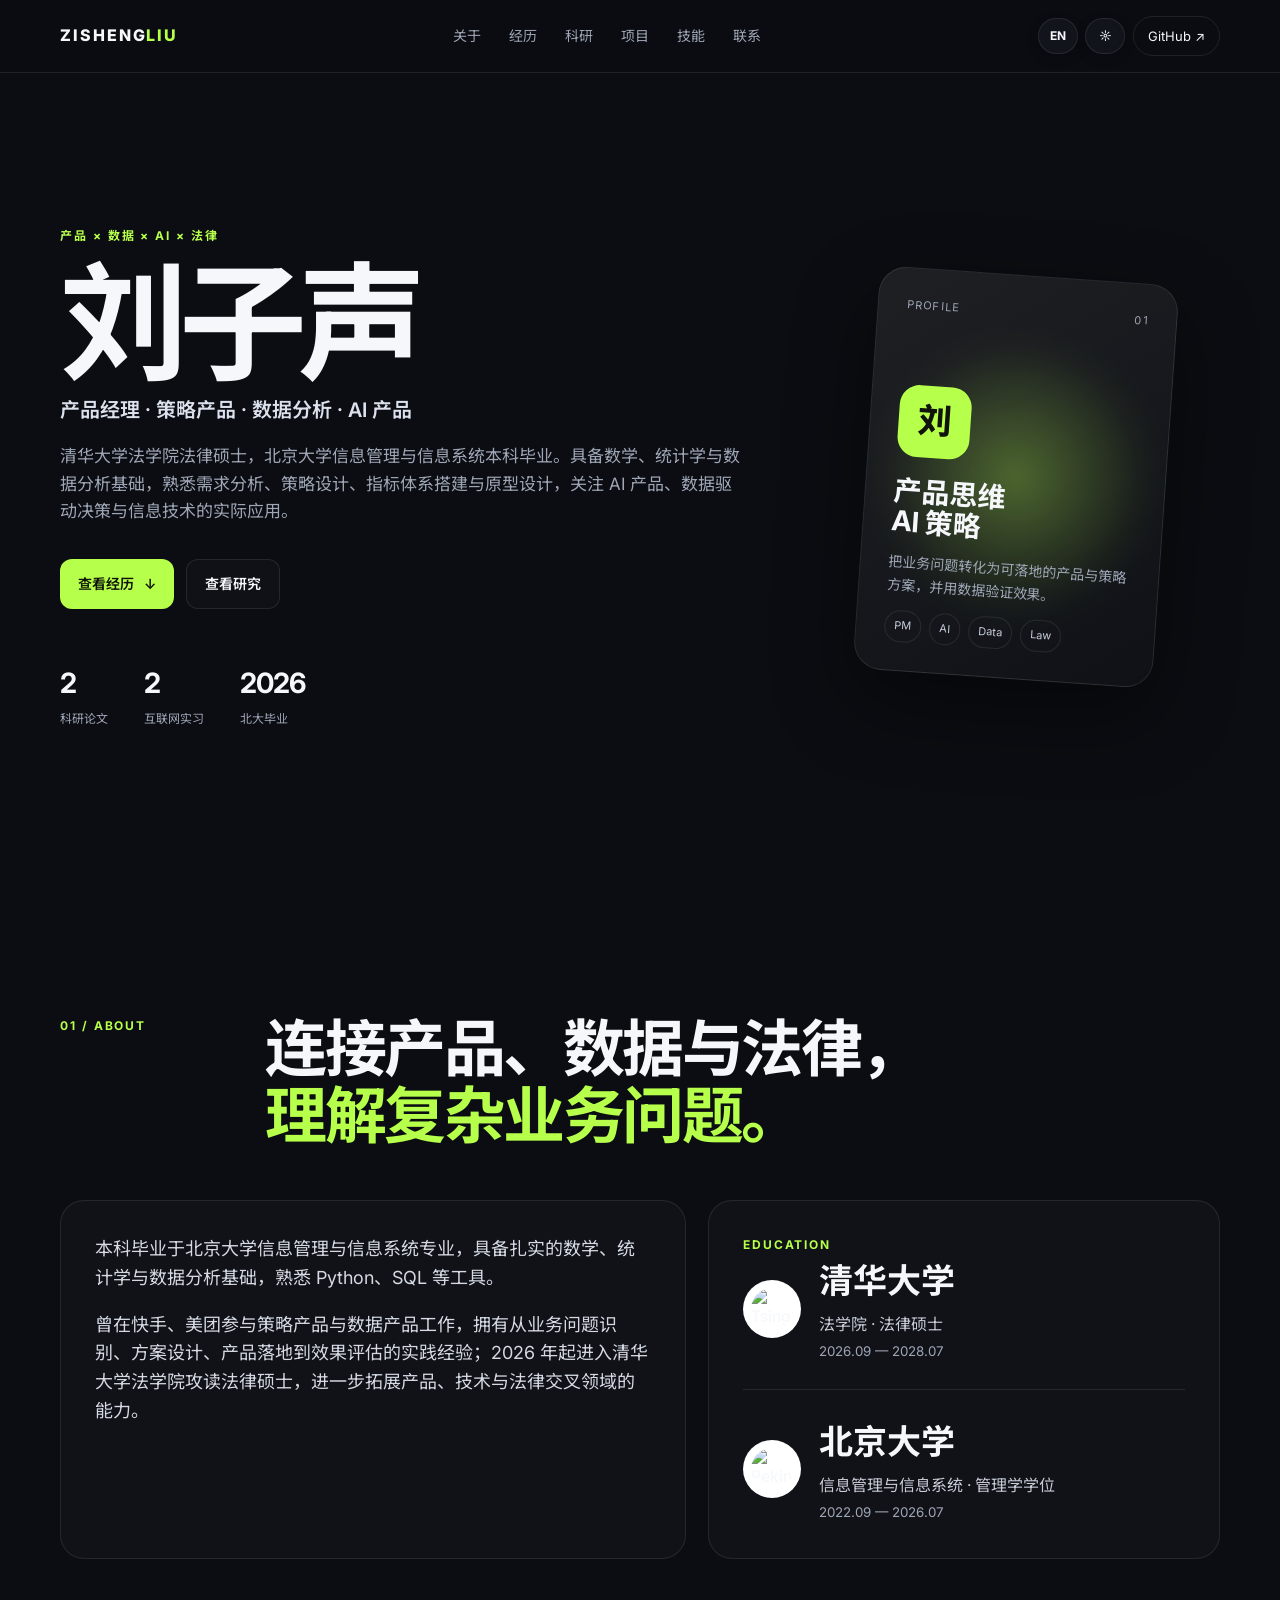
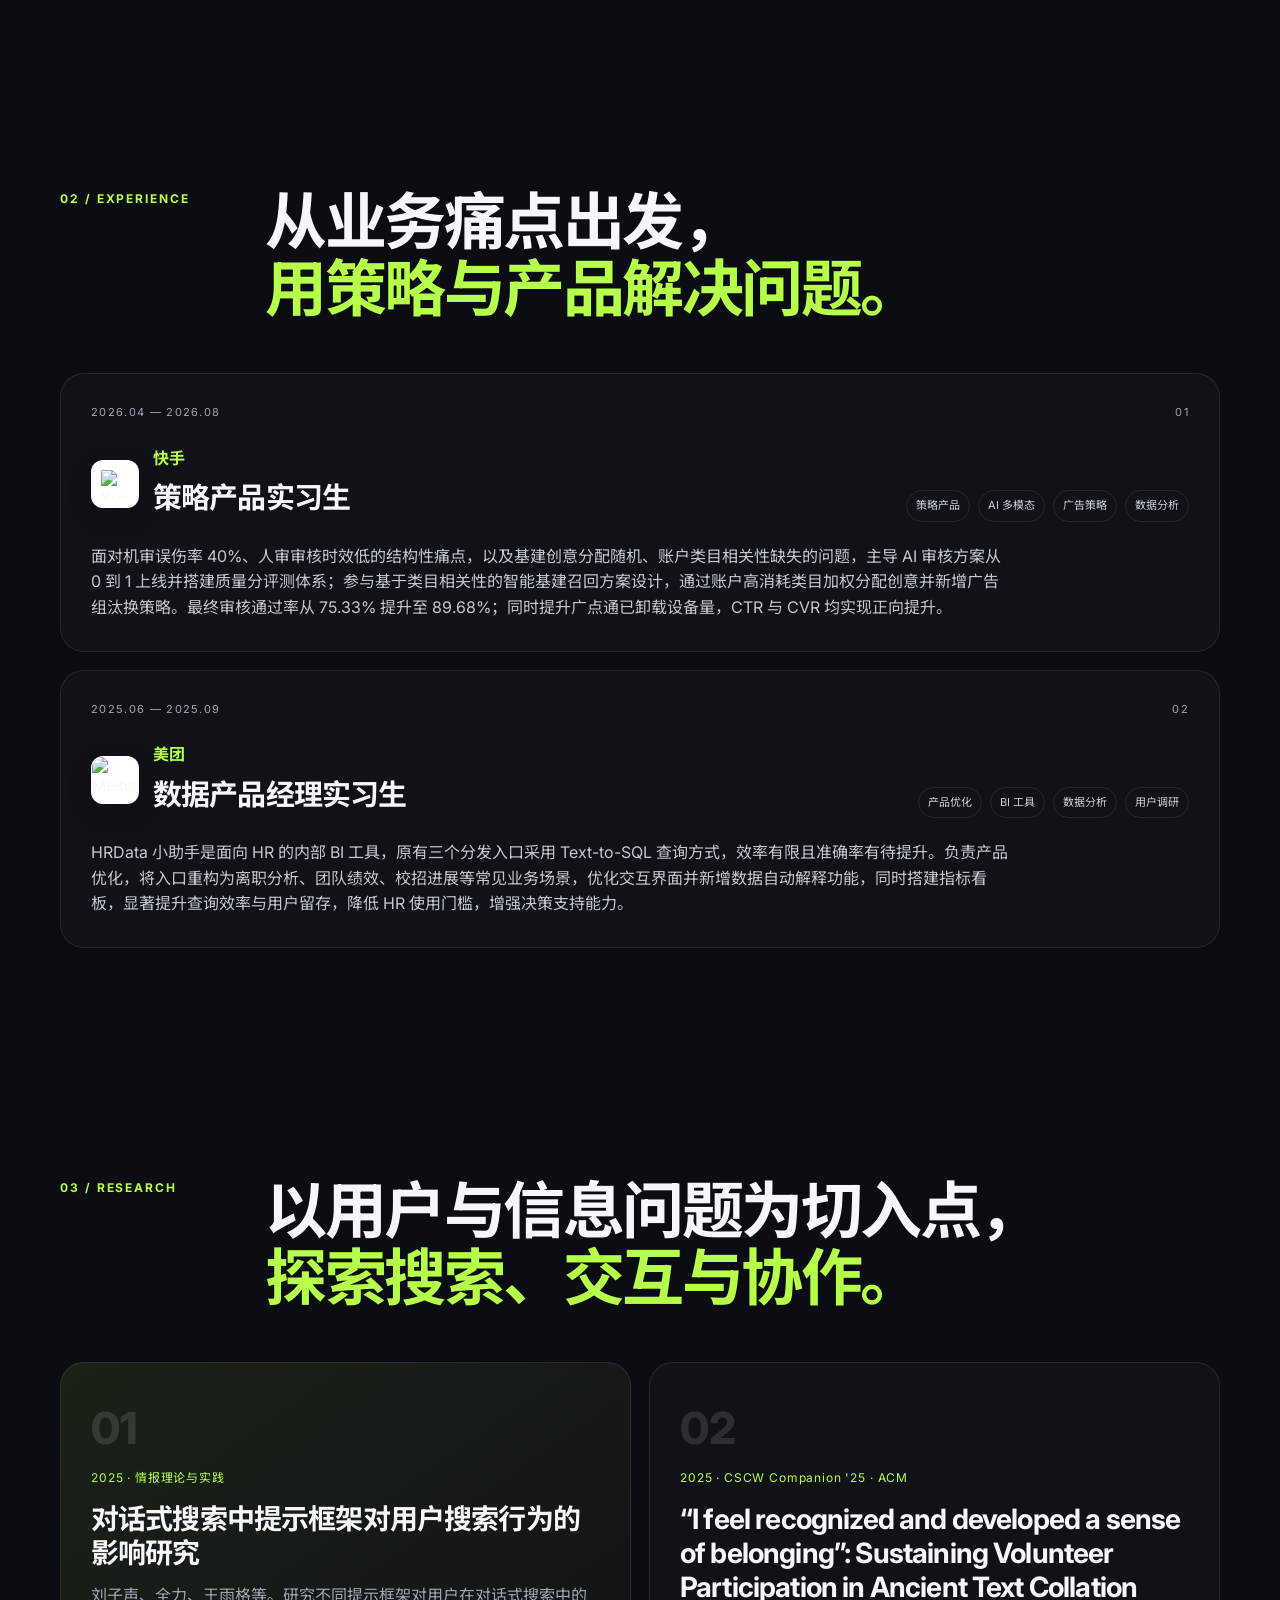
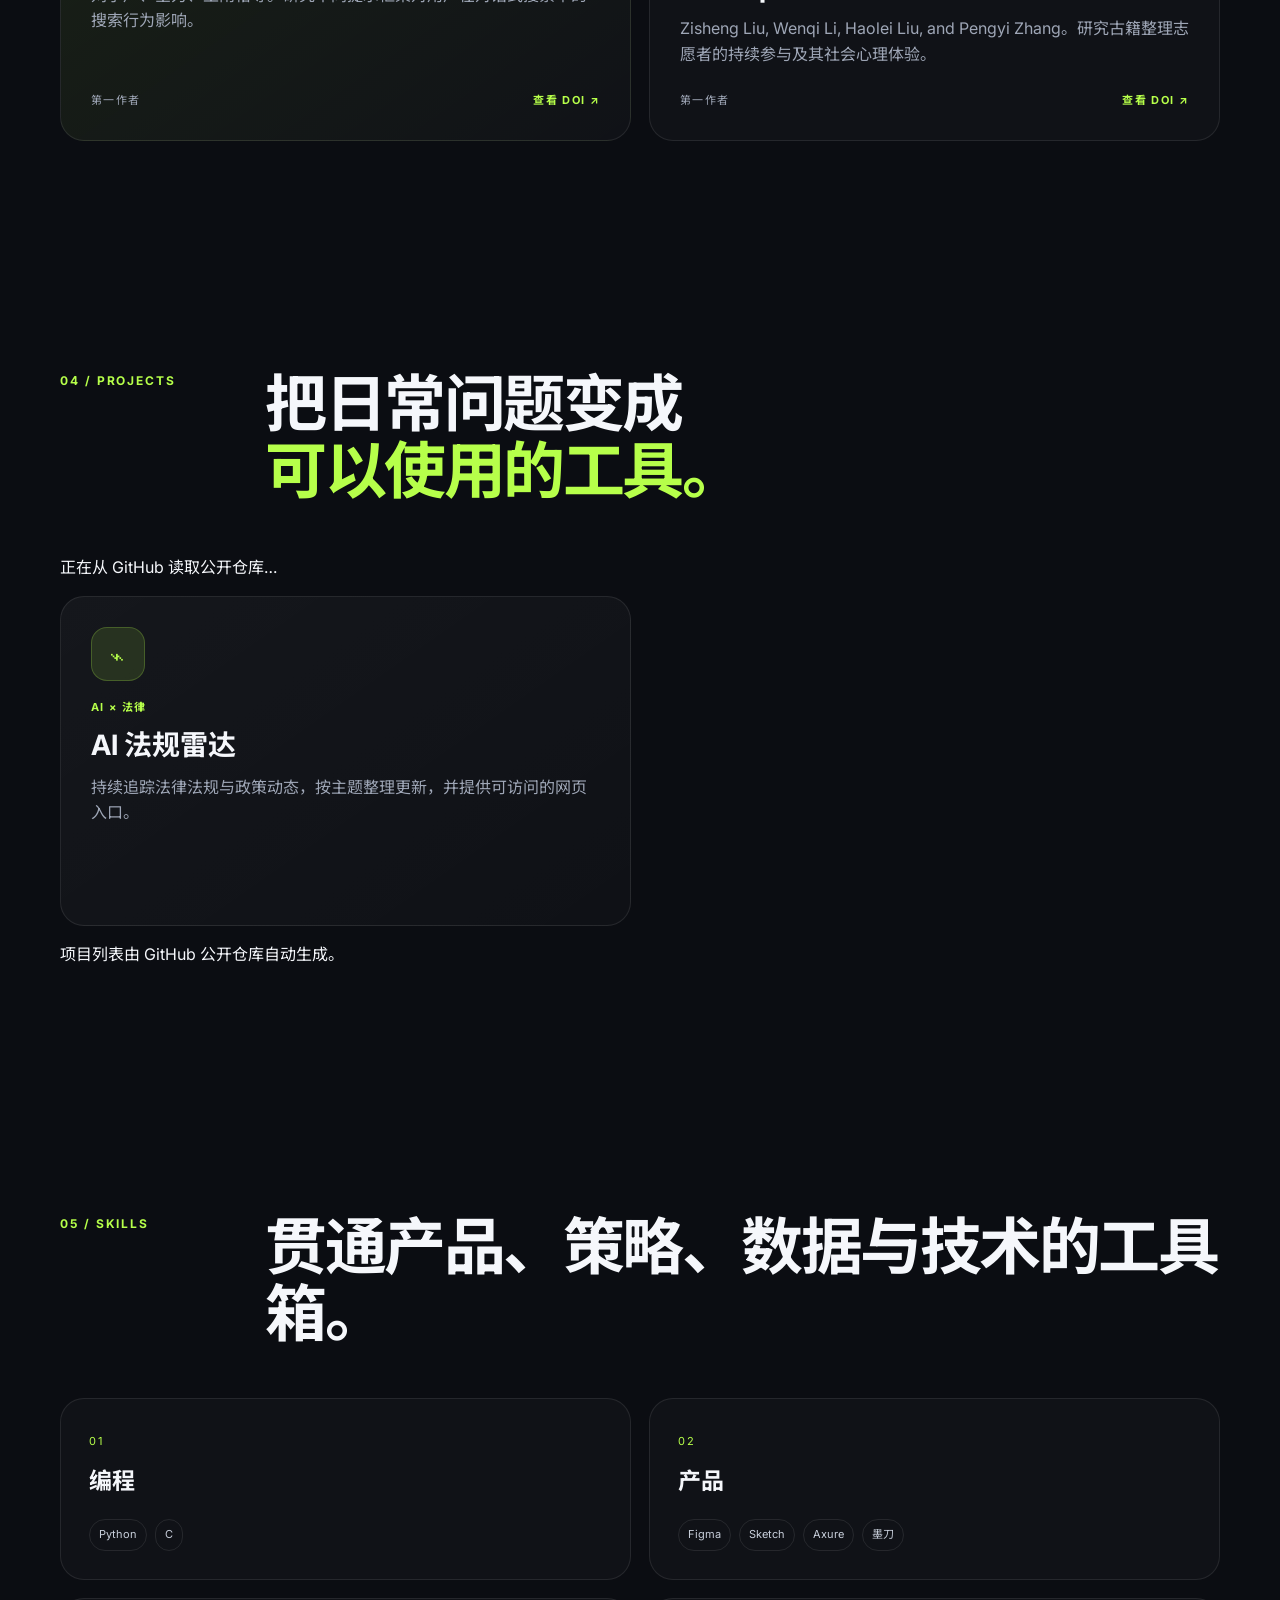
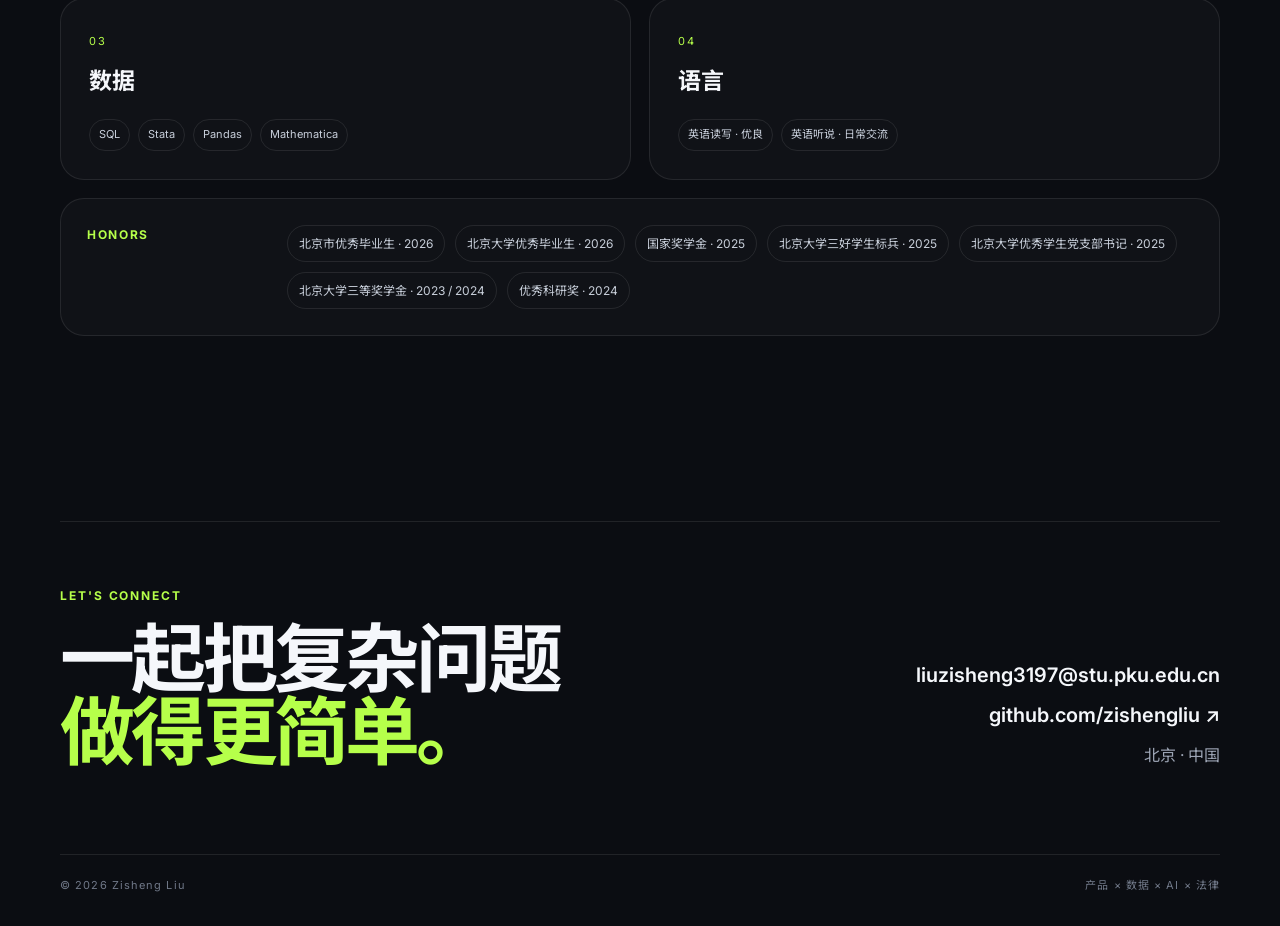
==== commit 18195db6: "feat: load portfolio projects from public GitHub repositories" ====
--- a/index.html
+++ b/index.html
@@ -14,13 +14,13 @@
 </head>
 <body>
 <div class="bg-grid"></div>
-<header class="nav-wrap"><nav class="nav container"><a class="brand" href="#home">ZISHENG<span>LIU</span></a><div class="nav-links"><a href="#about">About</a><a href="#experience">Experience</a><a href="#research">Research</a><a href="#projects">Projects</a><a href="#skills">Skills</a><a href="#contact">Contact</a><a class="radar-nav-link" href="law-radar/">AI Law Radar ↗</a></div><div class="nav-actions"><div class="site-controls" aria-label="Site controls"><button class="site-control lang-control" id="langToggle" type="button" aria-label="Switch language" title="Switch language">EN</button><button class="site-control" id="themeToggle" type="button" aria-label="Toggle color theme" title="Light mode">☼</button></div><a class="nav-cta" href="https://github.com/zishengliu" target="_blank" rel="noreferrer">GitHub ↗</a></div></nav></header>
+<header class="nav-wrap"><nav class="nav container"><a class="brand" href="#home">ZISHENG<span>LIU</span></a><div class="nav-links"><a href="#about">About</a><a href="#experience">Experience</a><a href="#research">Research</a><a href="#projects">Projects</a><a href="#skills">Skills</a><a href="#contact">Contact</a></div><div class="nav-actions"><div class="site-controls" aria-label="Site controls"><button class="site-control lang-control" id="langToggle" type="button" aria-label="Switch language" title="Switch language">EN</button><button class="site-control" id="themeToggle" type="button" aria-label="Toggle color theme" title="Light mode">☼</button></div><a class="nav-cta" href="https://github.com/zishengliu" target="_blank" rel="noreferrer">GitHub ↗</a></div></nav></header>
 <main>
-<section id="home" class="hero container"><div class="hero-copy reveal"><div class="eyebrow"><span class="dot"></span> PRODUCT × DATA × AI × LAW</div><h1>刘子声</h1><p class="hero-title">产品经理 · 策略产品 · 数据分析 · AI 产品</p><p class="hero-desc">清华大学法学院法律硕士，北京大学信息管理与信息系统本科毕业。具备数学、统计学与数据分析基础，熟悉需求分析、策略设计、指标体系搭建与原型设计，关注 AI 产品、数据驱动决策与信息技术的实际应用。</p><div class="hero-actions"><a class="btn primary" href="#experience">查看经历 <span>↓</span></a><a class="btn ghost" href="#research">查看研究</a><a class="btn ghost radar-link" href="law-radar/">AI 法规雷达 ↗</a></div><div class="quick-stats"><div><strong>2</strong><span>科研论文</span></div><div><strong>2</strong><span>互联网实习</span></div><div><strong>2026</strong><span>北大毕业</span></div></div></div><div class="hero-card reveal delay-1"><div class="orb"></div><div class="profile-card"><div class="card-top"><span>PROFILE</span><span>01</span></div><div class="avatar">刘</div><h3>Product-minded<br>AI Strategist</h3><p>把业务问题转化为可落地的产品与策略方案，并用数据验证效果。</p><div class="card-tags"><span>PM</span><span>AI</span><span>Data</span><span>Law</span></div></div></div></section>
+<section id="home" class="hero container"><div class="hero-copy reveal"><div class="eyebrow"><span class="dot"></span> PRODUCT × DATA × AI × LAW</div><h1>刘子声</h1><p class="hero-title">产品经理 · 策略产品 · 数据分析 · AI 产品</p><p class="hero-desc">清华大学法学院法律硕士，北京大学信息管理与信息系统本科毕业。具备数学、统计学与数据分析基础，熟悉需求分析、策略设计、指标体系搭建与原型设计，关注 AI 产品、数据驱动决策与信息技术的实际应用。</p><div class="hero-actions"><a class="btn primary" href="#experience">查看经历 <span>↓</span></a><a class="btn ghost" href="#research">查看研究</a></div><div class="quick-stats"><div><strong>2</strong><span>科研论文</span></div><div><strong>2</strong><span>互联网实习</span></div><div><strong>2026</strong><span>北大毕业</span></div></div></div><div class="hero-card reveal delay-1"><div class="orb"></div><div class="profile-card"><div class="card-top"><span>PROFILE</span><span>01</span></div><div class="avatar">刘</div><h3>Product-minded<br>AI Strategist</h3><p>把业务问题转化为可落地的产品与策略方案，并用数据验证效果。</p><div class="card-tags"><span>PM</span><span>AI</span><span>Data</span><span>Law</span></div></div></div></section>
 <section id="about" class="section container"><div class="section-head reveal"><span>01 / ABOUT</span><h2>连接产品、数据与法律，<br><em>理解复杂业务问题。</em></h2></div><div class="about-grid"><div class="about-text reveal"><p>本科毕业于北京大学信息管理与信息系统专业，具备扎实的数学、统计学与数据分析基础，熟悉 Python、SQL 等工具。</p><p>曾在快手、美团参与策略产品与数据产品工作，拥有从业务问题识别、方案设计、产品落地到效果评估的实践经验；2026 年起进入清华大学法学院攻读法律硕士，进一步拓展产品、技术与法律交叉领域的能力。</p></div><div class="edu-card reveal delay-1"><span class="label">EDUCATION</span><div class="edu-item"><img src="https://commons.wikimedia.org/wiki/Special:FilePath/Tsinghua%20University%20Logo.svg" alt="Tsinghua University logo"><div><h3 data-zh="清华大学" data-en="Tsinghua University">清华大学</h3><p data-zh="法学院 · 法律硕士" data-en="School of Law · LL.M.">法学院 · 法律硕士</p><small>2026.09 — 2028.07</small></div></div><div class="edu-divider"></div><div class="edu-item"><img src="https://commons.wikimedia.org/wiki/Special:FilePath/Peking%20University%20seal.svg" alt="Peking University seal"><div><h3 data-zh="北京大学" data-en="Peking University">北京大学</h3><p data-zh="信息管理与信息系统 · 管理学学位" data-en="Information Management & Information Systems · B.M.">信息管理与信息系统 · 管理学学位</p><small>2022.09 — 2026.07</small></div></div></div></div></section>
 <section id="experience" class="section container"><div class="section-head reveal"><span>02 / EXPERIENCE</span><h2>从业务痛点出发，<br><em>用策略与产品解决问题。</em></h2></div><div class="timeline"><article class="job-card reveal"><div class="job-meta"><span>2026.04 — 2026.08</span><span>01</span></div><div class="job-main"><div><div class="company-line"><img class="company-logo kuaishou-logo" src="https://cdn.simpleicons.org/kuaishou/FF4906" alt="Kuaishou logo"><div><p class="company" data-zh="快手" data-en="Kuaishou">快手</p><h3 data-zh="策略产品实习生" data-en="Strategy Product Intern">策略产品实习生</h3></div></div></div><div class="job-tags"><span>策略产品</span><span>AI 多模态</span><span>广告策略</span><span>数据分析</span></div></div><p class="job-desc">面对机审误伤率 40%、人审审核时效低的结构性痛点，以及基建创意分配随机、账户类目相关性缺失的问题，主导 AI 审核方案从 0 到 1 上线并搭建质量分评测体系；参与基于类目相关性的智能基建召回方案设计，通过账户高消耗类目加权分配创意并新增广告组汰换策略。最终审核通过率从 75.33% 提升至 89.68%；同时提升广点通已卸载设备量，CTR 与 CVR 均实现正向提升。</p></article><article class="job-card reveal delay-1"><div class="job-meta"><span>2025.06 — 2025.09</span><span>02</span></div><div class="job-main"><div><div class="company-line"><img class="company-logo meituan-logo" src="https://p0.meituan.net/smartvenus/519f64f1d51d8470ecad1f9b5fce83591696.png" alt="Meituan logo"><div><p class="company" data-zh="美团" data-en="Meituan">美团</p><h3 data-zh="数据产品经理实习生" data-en="Data Product Manager Intern">数据产品经理实习生</h3></div></div></div><div class="job-tags"><span>产品优化</span><span>BI 工具</span><span>数据分析</span><span>用户调研</span></div></div><p class="job-desc">HRData 小助手是面向 HR 的内部 BI 工具，原有三个分发入口采用 Text-to-SQL 查询方式，效率有限且准确率有待提升。负责产品优化，将入口重构为离职分析、团队绩效、校招进展等常见业务场景，优化交互界面并新增数据自动解释功能，同时搭建指标看板，显著提升查询效率与用户留存，降低 HR 使用门槛，增强决策支持能力。</p></article></div></section>
 <section id="research" class="section container"><div class="section-head reveal"><span>03 / RESEARCH</span><h2>以用户与信息问题为切入点，<br><em>探索搜索、交互与协作。</em></h2></div><div class="research-grid"><article class="paper-card featured reveal"><div class="paper-no">01</div><div class="paper-year">2025 · 情报理论与实践</div><h3>对话式搜索中提示框架对用户搜索行为的影响研究</h3><p>刘子声、全力、王雨格等。研究不同提示框架对用户在对话式搜索中的搜索行为影响。</p><div class="paper-foot"><span>第一作者</span><a href="https://doi.org/10.16353/j.cnki.1000-7490.2025.11.005" target="_blank" rel="noopener noreferrer">查看 DOI ↗</a></div></article><article class="paper-card reveal delay-1"><div class="paper-no">02</div><div class="paper-year">2025 · CSCW Companion '25 · ACM</div><h3>“I feel recognized and developed a sense of belonging”: Sustaining Volunteer Participation in Ancient Text Collation</h3><p>Zisheng Liu, Wenqi Li, Haolei Liu, and Pengyi Zhang. 研究古籍整理志愿者的持续参与及其社会心理体验。</p><div class="paper-foot"><span>第一作者</span><a href="https://doi.org/10.1145/3715070.3749254" target="_blank" rel="noopener noreferrer">查看 DOI ↗</a></div></article></div></section>
-<section id="projects" class="section container"><div class="section-head reveal"><span>04 / PROJECTS</span><h2 id="projects-heading">把日常问题变成<br><em>可以使用的工具。</em></h2></div><div class="projects-grid"><article class="project-card reveal"><div class="project-icon">⚖</div><span class="project-tag">AI × LAW</span><h3>AI 法规雷达</h3><p>持续追踪法律法规与政策动态，按主题整理更新，并提供可访问的网页入口。</p><div class="project-links"><a href="law-radar/">打开项目 ↗</a><a href="https://github.com/zishengliu/personal-portfolio/tree/main/law-radar" target="_blank" rel="noopener noreferrer">源代码 ↗</a></div></article><article class="project-card reveal delay-1"><div class="project-icon">✉</div><span class="project-tag">DESKTOP × AI PRODUCTIVITY</span><h3>邮件晨报助手</h3><p>面向 Gmail、QQ 邮箱与清华邮箱的 Windows 桌面工具。每日汇总新邮件，按紧急事项、学术、求职、账单与订阅分类；邮件在本机处理，支持系统通知和定时运行。</p><div class="project-links"><a href="https://github.com/zishengliu/personal-portfolio/tree/main/mail-briefing-assistant" target="_blank" rel="noopener noreferrer">查看 GitHub 代码 ↗</a><a href="https://github.com/zishengliu/personal-portfolio/blob/main/mail-briefing-assistant/README.md" target="_blank" rel="noopener noreferrer">安装说明 ↗</a></div></article></div></section>
+<section id="projects" class="section container"><div class="section-head reveal"><span>04 / PROJECTS</span><h2 id="projects-heading">把日常问题变成<br><em>可以使用的工具。</em></h2></div><p class="projects-status" id="projects-status" aria-live="polite">正在从 GitHub 读取公开仓库…</p><div class="projects-grid" id="github-projects-grid" aria-live="polite"><article class="project-card"><div class="project-icon">⌁</div><span class="project-tag">GITHUB REPOSITORIES</span><h3>正在读取项目…</h3><p>正在载入 GitHub 公开仓库列表。</p></article></div><p class="projects-footnote" id="projects-footnote">项目列表由 GitHub 公开仓库自动生成。</p></section>
 <section id="skills" class="section container"><div class="section-head reveal"><span>05 / SKILLS</span><h2>贯通产品、策略、数据与技术的工具箱。</h2></div><div class="skills-grid"><div class="skill-block reveal"><span class="skill-index">01</span><h3>Programming</h3><div class="skill-list"><span>Python</span><span>C</span></div></div><div class="skill-block reveal delay-1"><span class="skill-index">02</span><h3>Product</h3><div class="skill-list"><span>Figma</span><span>Sketch</span><span>Axure</span><span>墨刀</span></div></div><div class="skill-block reveal"><span class="skill-index">03</span><h3>Data</h3><div class="skill-list"><span>SQL</span><span>Stata</span><span>Pandas</span><span>Mathematica</span></div></div><div class="skill-block reveal delay-1"><span class="skill-index">04</span><h3>Language</h3><div class="skill-list"><span>英语读写 · 优良</span><span>英语听说 · 日常交流</span></div></div></div><div class="awards reveal"><div class="award-label">HONORS</div><div class="award-list"><span>北京市优秀毕业生 · 2026</span><span>北京大学优秀毕业生 · 2026</span><span>国家奖学金 · 2025</span><span>北京大学三好学生标兵 · 2025</span><span>北京大学优秀学生党支部书记 · 2025</span><span>北京大学三等奖学金 · 2023 / 2024</span><span>优秀科研奖 · 2024</span></div></div></section>
 <section id="contact" class="contact container reveal"><div><span class="contact-kicker">LET'S CONNECT</span><h2>一起把复杂问题<br><em>做得更简单。</em></h2></div><div class="contact-right"><a href="mailto:liuzisheng3197@stu.pku.edu.cn">liuzisheng3197@stu.pku.edu.cn</a><a href="https://github.com/zishengliu" target="_blank" rel="noreferrer">github.com/zishengliu ↗</a><p>北京 · 中国</p></div></section>
 </main><footer class="footer container"><span>© 2026 Zisheng Liu</span><span>PRODUCT × DATA × AI × LAW</span></footer><script src="script.js"></script>
